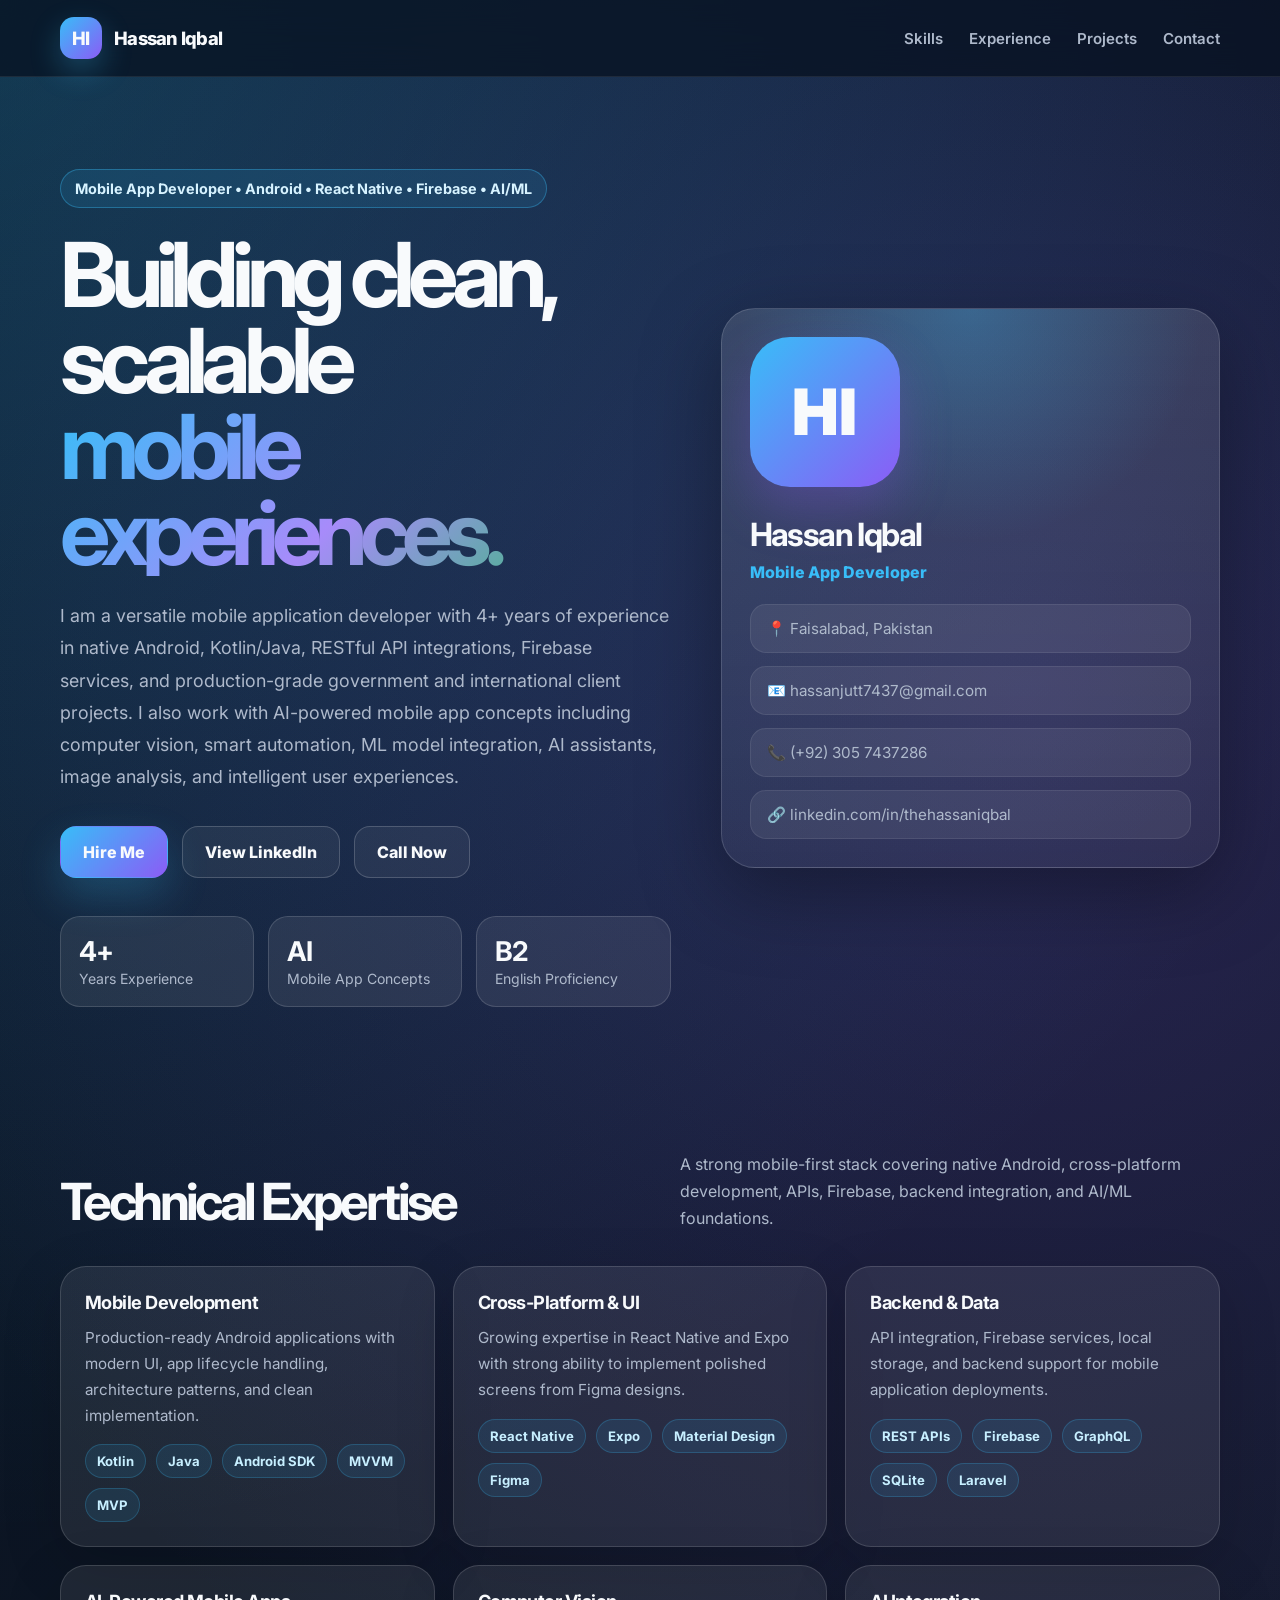
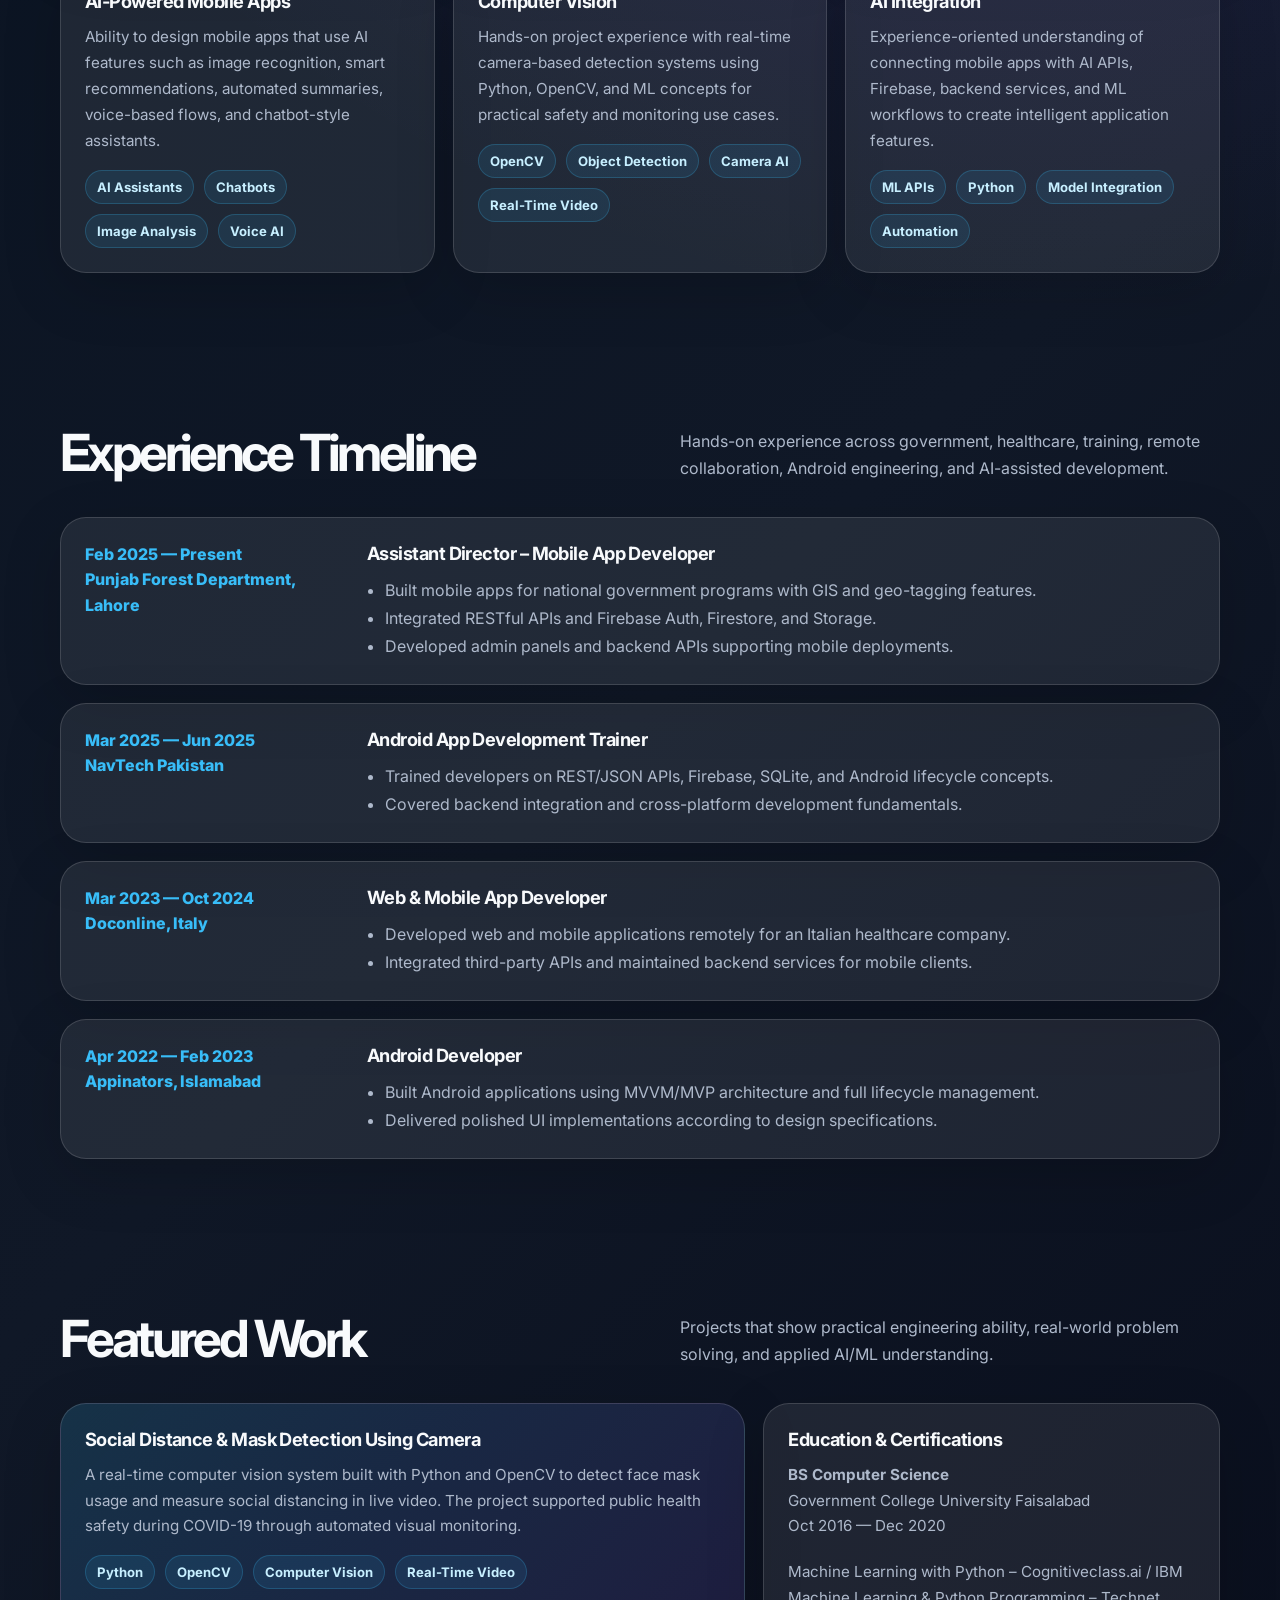
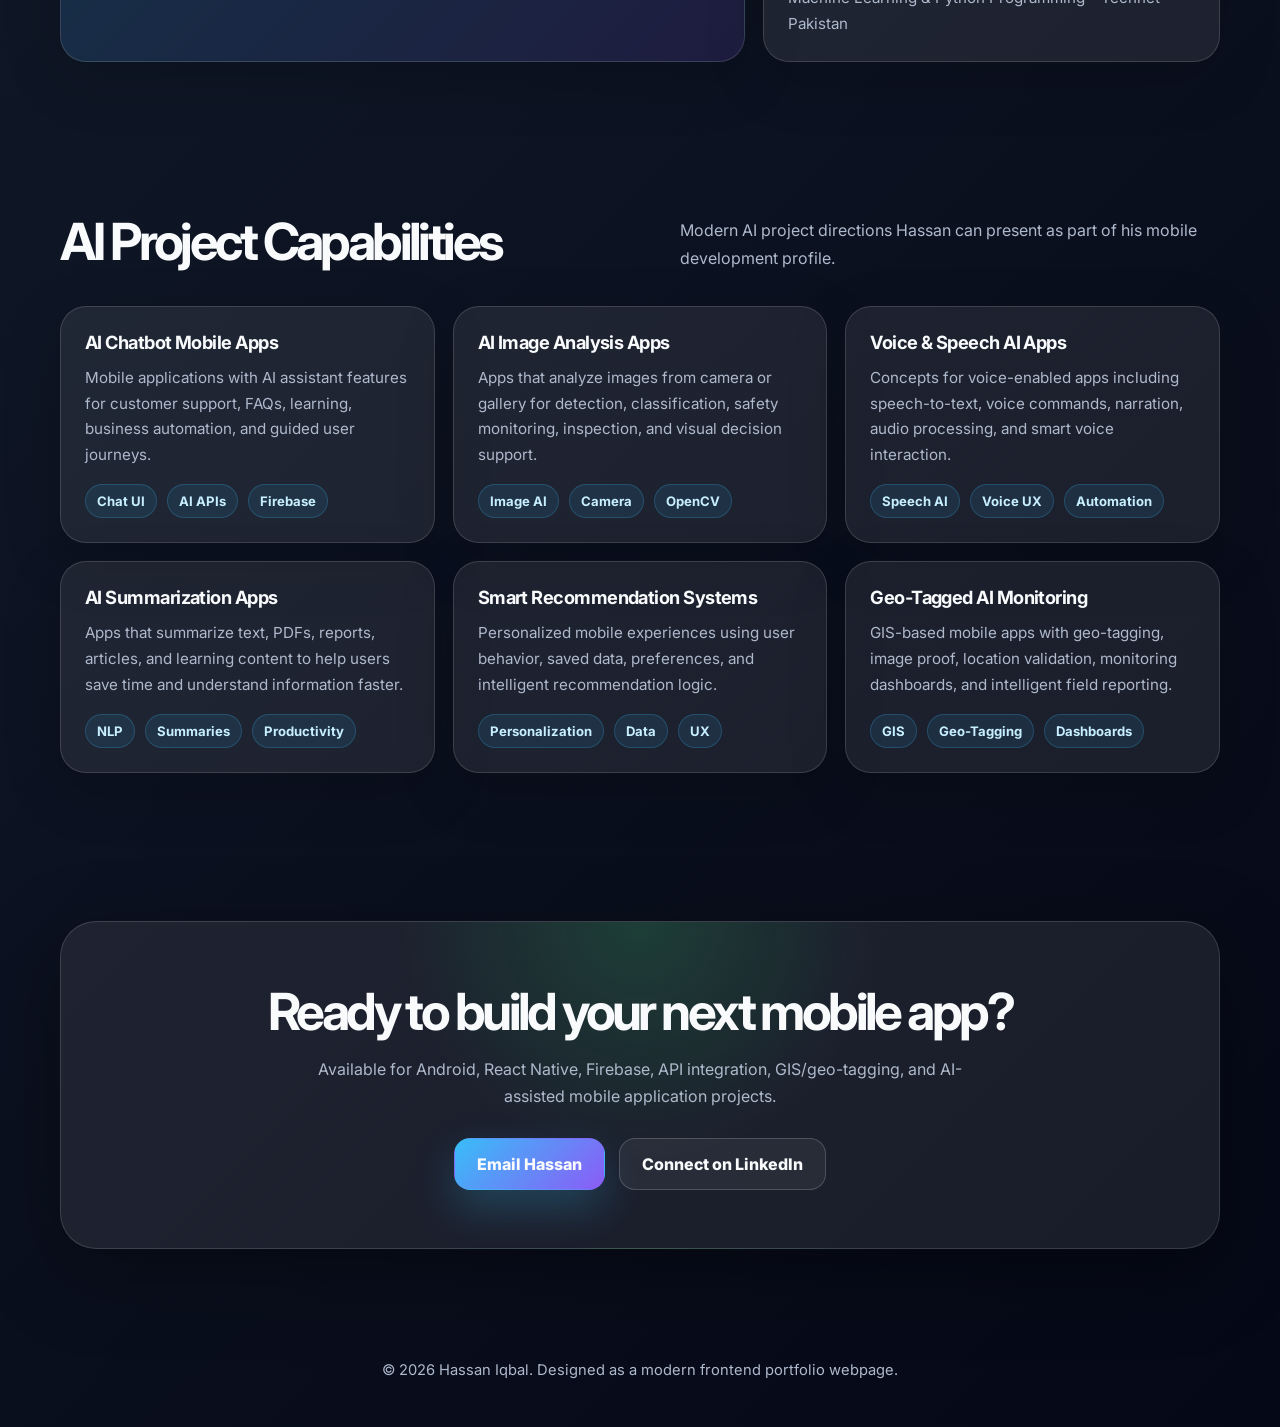
==== index.html @ 043c059f "initial commit" ====
<!DOCTYPE html>
<html lang="en">
<head>
  <meta charset="UTF-8" />
  <meta name="viewport" content="width=device-width, initial-scale=1.0" />
  <title>Hassan Iqbal | Mobile App Developer</title>
  <link rel="preconnect" href="https://fonts.googleapis.com">
  <link rel="preconnect" href="https://fonts.gstatic.com" crossorigin>
  <link href="https://fonts.googleapis.com/css2?family=Inter:wght@400;500;600;700;800&display=swap" rel="stylesheet">
  <style>
    :root {
      --bg: #07111f;
      --card: rgba(255, 255, 255, 0.08);
      --card-border: rgba(255, 255, 255, 0.14);
      --text: #f8fafc;
      --muted: #aeb9cb;
      --primary: #38bdf8;
      --secondary: #8b5cf6;
      --accent: #22c55e;
      --shadow: 0 24px 80px rgba(0, 0, 0, 0.35);
    }

    * {
      margin: 0;
      padding: 0;
      box-sizing: border-box;
    }

    body {
      font-family: 'Inter', sans-serif;
      background:
        radial-gradient(circle at top left, rgba(56, 189, 248, 0.24), transparent 32%),
        radial-gradient(circle at 80% 15%, rgba(139, 92, 246, 0.22), transparent 30%),
        linear-gradient(135deg, #07111f 0%, #101827 50%, #050816 100%);
      color: var(--text);
      min-height: 100vh;
      overflow-x: hidden;
    }

    a {
      color: inherit;
      text-decoration: none;
    }

    .container {
      width: min(1160px, calc(100% - 40px));
      margin: 0 auto;
    }

    .navbar {
      position: sticky;
      top: 0;
      z-index: 20;
      backdrop-filter: blur(18px);
      background: rgba(7, 17, 31, 0.74);
      border-bottom: 1px solid rgba(255, 255, 255, 0.08);
    }

    .nav-inner {
      height: 76px;
      display: flex;
      align-items: center;
      justify-content: space-between;
    }

    .brand {
      display: flex;
      align-items: center;
      gap: 12px;
      font-weight: 800;
      letter-spacing: -0.04em;
      font-size: 1.15rem;
    }

    .brand-mark {
      width: 42px;
      height: 42px;
      border-radius: 14px;
      background: linear-gradient(135deg, var(--primary), var(--secondary));
      display: grid;
      place-items: center;
      box-shadow: 0 12px 30px rgba(56, 189, 248, 0.28);
    }

    .nav-links {
      display: flex;
      gap: 26px;
      color: var(--muted);
      font-size: 0.94rem;
      font-weight: 600;
    }

    .nav-links a:hover {
      color: var(--text);
    }

    .hero {
      padding: 92px 0 70px;
      display: grid;
      grid-template-columns: 1.1fr 0.9fr;
      gap: 50px;
      align-items: center;
    }

    .badge {
      width: fit-content;
      padding: 10px 14px;
      border: 1px solid rgba(56, 189, 248, 0.35);
      border-radius: 999px;
      color: #d7f3ff;
      background: rgba(56, 189, 248, 0.11);
      font-size: 0.9rem;
      font-weight: 700;
      margin-bottom: 24px;
    }

    .hero h1 {
      font-size: clamp(2.8rem, 7vw, 5.8rem);
      line-height: 0.96;
      letter-spacing: -0.08em;
      margin-bottom: 24px;
    }

    .hero h1 span {
      display: block;
      background: linear-gradient(135deg, #38bdf8, #a78bfa, #22c55e);
      -webkit-background-clip: text;
      background-clip: text;
      color: transparent;
    }

    .hero p {
      max-width: 660px;
      color: var(--muted);
      font-size: 1.12rem;
      line-height: 1.8;
      margin-bottom: 32px;
    }

    .actions {
      display: flex;
      flex-wrap: wrap;
      gap: 14px;
      margin-bottom: 38px;
    }

    .btn {
      display: inline-flex;
      align-items: center;
      justify-content: center;
      gap: 10px;
      min-height: 52px;
      padding: 0 22px;
      border-radius: 16px;
      font-weight: 800;
      border: 1px solid transparent;
      transition: transform 0.2s ease, box-shadow 0.2s ease, background 0.2s ease;
    }

    .btn:hover {
      transform: translateY(-2px);
    }

    .btn-primary {
      background: linear-gradient(135deg, var(--primary), var(--secondary));
      box-shadow: 0 18px 42px rgba(56, 189, 248, 0.23);
    }

    .btn-outline {
      border-color: rgba(255, 255, 255, 0.18);
      background: rgba(255, 255, 255, 0.06);
    }

    .quick-stats {
      display: grid;
      grid-template-columns: repeat(3, 1fr);
      gap: 14px;
      max-width: 650px;
    }

    .stat {
      padding: 18px;
      border-radius: 20px;
      background: var(--card);
      border: 1px solid var(--card-border);
    }

    .stat strong {
      display: block;
      font-size: 1.7rem;
      letter-spacing: -0.04em;
    }

    .stat span {
      color: var(--muted);
      font-size: 0.88rem;
    }

    .profile-card {
      position: relative;
      padding: 28px;
      border: 1px solid var(--card-border);
      background: linear-gradient(180deg, rgba(255,255,255,0.12), rgba(255,255,255,0.05));
      border-radius: 34px;
      box-shadow: var(--shadow);
      overflow: hidden;
    }

    .profile-card::before {
      content: '';
      position: absolute;
      inset: -2px;
      background: radial-gradient(circle at 50% 0%, rgba(56, 189, 248, 0.28), transparent 38%);
      pointer-events: none;
    }

    .avatar {
      position: relative;
      width: 150px;
      height: 150px;
      border-radius: 40px;
      background: linear-gradient(135deg, #38bdf8, #8b5cf6);
      display: grid;
      place-items: center;
      font-size: 4rem;
      font-weight: 900;
      margin-bottom: 28px;
      box-shadow: 0 22px 50px rgba(139, 92, 246, 0.28);
    }

    .profile-card h2 {
      position: relative;
      font-size: 2rem;
      letter-spacing: -0.05em;
      margin-bottom: 8px;
    }

    .profile-card .role {
      position: relative;
      color: var(--primary);
      font-weight: 800;
      margin-bottom: 22px;
    }

    .info-list {
      position: relative;
      display: grid;
      gap: 13px;
    }

    .info-list div {
      padding: 14px 16px;
      border-radius: 16px;
      background: rgba(255, 255, 255, 0.07);
      color: var(--muted);
      font-size: 0.95rem;
      border: 1px solid rgba(255, 255, 255, 0.08);
    }

    section {
      padding: 74px 0;
    }

    .section-head {
      display: flex;
      justify-content: space-between;
      align-items: end;
      gap: 30px;
      margin-bottom: 34px;
    }

    .section-head h2 {
      font-size: clamp(2rem, 4vw, 3.2rem);
      letter-spacing: -0.07em;
    }

    .section-head p {
      max-width: 540px;
      color: var(--muted);
      line-height: 1.7;
    }

    .grid-3 {
      display: grid;
      grid-template-columns: repeat(3, 1fr);
      gap: 18px;
    }

    .skill-card, .experience-card, .project-card, .education-card {
      padding: 24px;
      border-radius: 26px;
      border: 1px solid var(--card-border);
      background: var(--card);
      box-shadow: 0 18px 60px rgba(0,0,0,0.16);
    }

    .skill-card h3, .experience-card h3, .project-card h3, .education-card h3 {
      font-size: 1.14rem;
      margin-bottom: 12px;
      letter-spacing: -0.03em;
    }

    .skill-card p, .experience-card p, .project-card p, .education-card p {
      color: var(--muted);
      line-height: 1.7;
      font-size: 0.95rem;
    }

    .chip-wrap {
      display: flex;
      flex-wrap: wrap;
      gap: 10px;
      margin-top: 16px;
    }

    .chip {
      padding: 8px 11px;
      border-radius: 999px;
      background: rgba(56, 189, 248, 0.1);
      color: #c7efff;
      border: 1px solid rgba(56, 189, 248, 0.22);
      font-size: 0.82rem;
      font-weight: 700;
    }

    .timeline {
      display: grid;
      gap: 18px;
    }

    .experience-card {
      display: grid;
      grid-template-columns: 260px 1fr;
      gap: 22px;
      align-items: start;
    }

    .meta {
      color: var(--primary);
      font-weight: 800;
      line-height: 1.6;
    }

    .experience-card ul {
      color: var(--muted);
      padding-left: 18px;
      line-height: 1.75;
    }

    .projects-grid {
      display: grid;
      grid-template-columns: 1.2fr 0.8fr;
      gap: 18px;
    }

    .project-card.featured {
      background: linear-gradient(135deg, rgba(56, 189, 248, 0.16), rgba(139, 92, 246, 0.14));
    }

    .cta {
      text-align: center;
      padding: 58px 28px;
      border-radius: 36px;
      border: 1px solid var(--card-border);
      background:
        radial-gradient(circle at 50% 0%, rgba(34, 197, 94, 0.18), transparent 36%),
        rgba(255,255,255,0.08);
      box-shadow: var(--shadow);
    }

    .cta h2 {
      font-size: clamp(2rem, 4vw, 3.4rem);
      letter-spacing: -0.07em;
      margin-bottom: 14px;
    }

    .cta p {
      color: var(--muted);
      line-height: 1.7;
      max-width: 680px;
      margin: 0 auto 28px;
    }

    footer {
      padding: 38px 0 48px;
      color: var(--muted);
      text-align: center;
      font-size: 0.92rem;
    }

    @media (max-width: 900px) {
      .hero, .experience-card, .projects-grid {
        grid-template-columns: 1fr;
      }

      .grid-3, .quick-stats {
        grid-template-columns: 1fr;
      }

      .nav-links {
        display: none;
      }

      .section-head {
        display: block;
      }

      .section-head p {
        margin-top: 14px;
      }
    }
  </style>
</head>
<body>
  <nav class="navbar">
    <div class="container nav-inner">
      <a href="#home" class="brand">
        <span class="brand-mark">HI</span>
        Hassan Iqbal
      </a>
      <div class="nav-links">
        <a href="#skills">Skills</a>
        <a href="#experience">Experience</a>
        <a href="#projects">Projects</a>
        <a href="#contact">Contact</a>
      </div>
    </div>
  </nav>

  <main id="home" class="container hero">
    <div>
      <div class="badge">Mobile App Developer • Android • React Native • Firebase • AI/ML</div>
      <h1>Building clean, scalable <span>mobile experiences.</span></h1>
      <p>
        I am a versatile mobile application developer with 4+ years of experience in native Android, Kotlin/Java,
        RESTful API integrations, Firebase services, and production-grade government and international client projects.
        I also work with AI-powered mobile app concepts including computer vision, smart automation, ML model integration,
        AI assistants, image analysis, and intelligent user experiences.
      </p>
      <div class="actions">
        <a class="btn btn-primary" href="mailto:hassanjutt7437@gmail.com">Hire Me</a>
        <a class="btn btn-outline" href="https://www.linkedin.com/in/thehassaniqbal/" target="_blank" rel="noreferrer">View LinkedIn</a>
        <a class="btn btn-outline" href="tel:+923057437286">Call Now</a>
      </div>
      <div class="quick-stats">
        <div class="stat"><strong>4+</strong><span>Years Experience</span></div>
        <div class="stat"><strong>AI</strong><span>Mobile App Concepts</span></div>
        <div class="stat"><strong>B2</strong><span>English Proficiency</span></div>
      </div>
    </div>

    <aside class="profile-card">
      <div class="avatar">HI</div>
      <h2>Hassan Iqbal</h2>
      <div class="role">Mobile App Developer</div>
      <div class="info-list">
        <div>📍 Faisalabad, Pakistan</div>
        <div>📧 hassanjutt7437@gmail.com</div>
        <div>📞 (+92) 305 7437286</div>
        <div>🔗 linkedin.com/in/thehassaniqbal</div>
      </div>
    </aside>
  </main>

  <section id="skills" class="container">
    <div class="section-head">
      <h2>Technical Expertise</h2>
      <p>A strong mobile-first stack covering native Android, cross-platform development, APIs, Firebase, backend integration, and AI/ML foundations.</p>
    </div>
    <div class="grid-3">
      <div class="skill-card">
        <h3>Mobile Development</h3>
        <p>Production-ready Android applications with modern UI, app lifecycle handling, architecture patterns, and clean implementation.</p>
        <div class="chip-wrap">
          <span class="chip">Kotlin</span><span class="chip">Java</span><span class="chip">Android SDK</span><span class="chip">MVVM</span><span class="chip">MVP</span>
        </div>
      </div>
      <div class="skill-card">
        <h3>Cross-Platform & UI</h3>
        <p>Growing expertise in React Native and Expo with strong ability to implement polished screens from Figma designs.</p>
        <div class="chip-wrap">
          <span class="chip">React Native</span><span class="chip">Expo</span><span class="chip">Material Design</span><span class="chip">Figma</span>
        </div>
      </div>
      <div class="skill-card">
        <h3>Backend & Data</h3>
        <p>API integration, Firebase services, local storage, and backend support for mobile application deployments.</p>
        <div class="chip-wrap">
          <span class="chip">REST APIs</span><span class="chip">Firebase</span><span class="chip">GraphQL</span><span class="chip">SQLite</span><span class="chip">Laravel</span>
        </div>
      </div>
      <div class="skill-card">
        <h3>AI-Powered Mobile Apps</h3>
        <p>Ability to design mobile apps that use AI features such as image recognition, smart recommendations, automated summaries, voice-based flows, and chatbot-style assistants.</p>
        <div class="chip-wrap">
          <span class="chip">AI Assistants</span><span class="chip">Chatbots</span><span class="chip">Image Analysis</span><span class="chip">Voice AI</span>
        </div>
      </div>
      <div class="skill-card">
        <h3>Computer Vision</h3>
        <p>Hands-on project experience with real-time camera-based detection systems using Python, OpenCV, and ML concepts for practical safety and monitoring use cases.</p>
        <div class="chip-wrap">
          <span class="chip">OpenCV</span><span class="chip">Object Detection</span><span class="chip">Camera AI</span><span class="chip">Real-Time Video</span>
        </div>
      </div>
      <div class="skill-card">
        <h3>AI Integration</h3>
        <p>Experience-oriented understanding of connecting mobile apps with AI APIs, Firebase, backend services, and ML workflows to create intelligent application features.</p>
        <div class="chip-wrap">
          <span class="chip">ML APIs</span><span class="chip">Python</span><span class="chip">Model Integration</span><span class="chip">Automation</span>
        </div>
      </div>
    </div>
  </section>

  <section id="experience" class="container">
    <div class="section-head">
      <h2>Experience Timeline</h2>
      <p>Hands-on experience across government, healthcare, training, remote collaboration, Android engineering, and AI-assisted development.</p>
    </div>
    <div class="timeline">
      <article class="experience-card">
        <div class="meta">Feb 2025 — Present<br>Punjab Forest Department, Lahore</div>
        <div>
          <h3>Assistant Director – Mobile App Developer</h3>
          <ul>
            <li>Built mobile apps for national government programs with GIS and geo-tagging features.</li>
            <li>Integrated RESTful APIs and Firebase Auth, Firestore, and Storage.</li>
            <li>Developed admin panels and backend APIs supporting mobile deployments.</li>
          </ul>
        </div>
      </article>
      <article class="experience-card">
        <div class="meta">Mar 2025 — Jun 2025<br>NavTech Pakistan</div>
        <div>
          <h3>Android App Development Trainer</h3>
          <ul>
            <li>Trained developers on REST/JSON APIs, Firebase, SQLite, and Android lifecycle concepts.</li>
            <li>Covered backend integration and cross-platform development fundamentals.</li>
          </ul>
        </div>
      </article>
      <article class="experience-card">
        <div class="meta">Mar 2023 — Oct 2024<br>Doconline, Italy</div>
        <div>
          <h3>Web & Mobile App Developer</h3>
          <ul>
            <li>Developed web and mobile applications remotely for an Italian healthcare company.</li>
            <li>Integrated third-party APIs and maintained backend services for mobile clients.</li>
          </ul>
        </div>
      </article>
      <article class="experience-card">
        <div class="meta">Apr 2022 — Feb 2023<br>Appinators, Islamabad</div>
        <div>
          <h3>Android Developer</h3>
          <ul>
            <li>Built Android applications using MVVM/MVP architecture and full lifecycle management.</li>
            <li>Delivered polished UI implementations according to design specifications.</li>
          </ul>
        </div>
      </article>
    </div>
  </section>

  <section id="projects" class="container">
    <div class="section-head">
      <h2>Featured Work</h2>
      <p>Projects that show practical engineering ability, real-world problem solving, and applied AI/ML understanding.</p>
    </div>
    <div class="projects-grid">
      <article class="project-card featured">
        <h3>Social Distance & Mask Detection Using Camera</h3>
        <p>
          A real-time computer vision system built with Python and OpenCV to detect face mask usage and measure social distancing in live video.
          The project supported public health safety during COVID-19 through automated visual monitoring.
        </p>
        <div class="chip-wrap">
          <span class="chip">Python</span><span class="chip">OpenCV</span><span class="chip">Computer Vision</span><span class="chip">Real-Time Video</span>
        </div>
      </article>
      <article class="education-card">
        <h3>Education & Certifications</h3>
        <p><strong>BS Computer Science</strong><br>Government College University Faisalabad<br>Oct 2016 — Dec 2020</p>
        <br>
        <p>Machine Learning with Python – Cognitiveclass.ai / IBM<br>Machine Learning & Python Programming – Technet Pakistan</p>
      </article>
    </div>
  </section>

  <section class="container">
    <div class="section-head">
      <h2>AI Project Capabilities</h2>
      <p>Modern AI project directions Hassan can present as part of his mobile development profile.</p>
    </div>
    <div class="grid-3">
      <article class="project-card">
        <h3>AI Chatbot Mobile Apps</h3>
        <p>Mobile applications with AI assistant features for customer support, FAQs, learning, business automation, and guided user journeys.</p>
        <div class="chip-wrap">
          <span class="chip">Chat UI</span><span class="chip">AI APIs</span><span class="chip">Firebase</span>
        </div>
      </article>
      <article class="project-card">
        <h3>AI Image Analysis Apps</h3>
        <p>Apps that analyze images from camera or gallery for detection, classification, safety monitoring, inspection, and visual decision support.</p>
        <div class="chip-wrap">
          <span class="chip">Image AI</span><span class="chip">Camera</span><span class="chip">OpenCV</span>
        </div>
      </article>
      <article class="project-card">
        <h3>Voice & Speech AI Apps</h3>
        <p>Concepts for voice-enabled apps including speech-to-text, voice commands, narration, audio processing, and smart voice interaction.</p>
        <div class="chip-wrap">
          <span class="chip">Speech AI</span><span class="chip">Voice UX</span><span class="chip">Automation</span>
        </div>
      </article>
      <article class="project-card">
        <h3>AI Summarization Apps</h3>
        <p>Apps that summarize text, PDFs, reports, articles, and learning content to help users save time and understand information faster.</p>
        <div class="chip-wrap">
          <span class="chip">NLP</span><span class="chip">Summaries</span><span class="chip">Productivity</span>
        </div>
      </article>
      <article class="project-card">
        <h3>Smart Recommendation Systems</h3>
        <p>Personalized mobile experiences using user behavior, saved data, preferences, and intelligent recommendation logic.</p>
        <div class="chip-wrap">
          <span class="chip">Personalization</span><span class="chip">Data</span><span class="chip">UX</span>
        </div>
      </article>
      <article class="project-card">
        <h3>Geo-Tagged AI Monitoring</h3>
        <p>GIS-based mobile apps with geo-tagging, image proof, location validation, monitoring dashboards, and intelligent field reporting.</p>
        <div class="chip-wrap">
          <span class="chip">GIS</span><span class="chip">Geo-Tagging</span><span class="chip">Dashboards</span>
        </div>
      </article>
    </div>
  </section>

  <section id="contact" class="container">
    <div class="cta">
      <h2>Ready to build your next mobile app?</h2>
      <p>
        Available for Android, React Native, Firebase, API integration, GIS/geo-tagging, and AI-assisted mobile application projects.
      </p>
      <div class="actions" style="justify-content:center; margin-bottom:0;">
        <a class="btn btn-primary" href="mailto:hassanjutt7437@gmail.com">Email Hassan</a>
        <a class="btn btn-outline" href="https://www.linkedin.com/in/thehassaniqbal/" target="_blank" rel="noreferrer">Connect on LinkedIn</a>
      </div>
    </div>
  </section>

  <footer>
    © 2026 Hassan Iqbal. Designed as a modern frontend portfolio webpage.
  </footer>
</body>
</html>
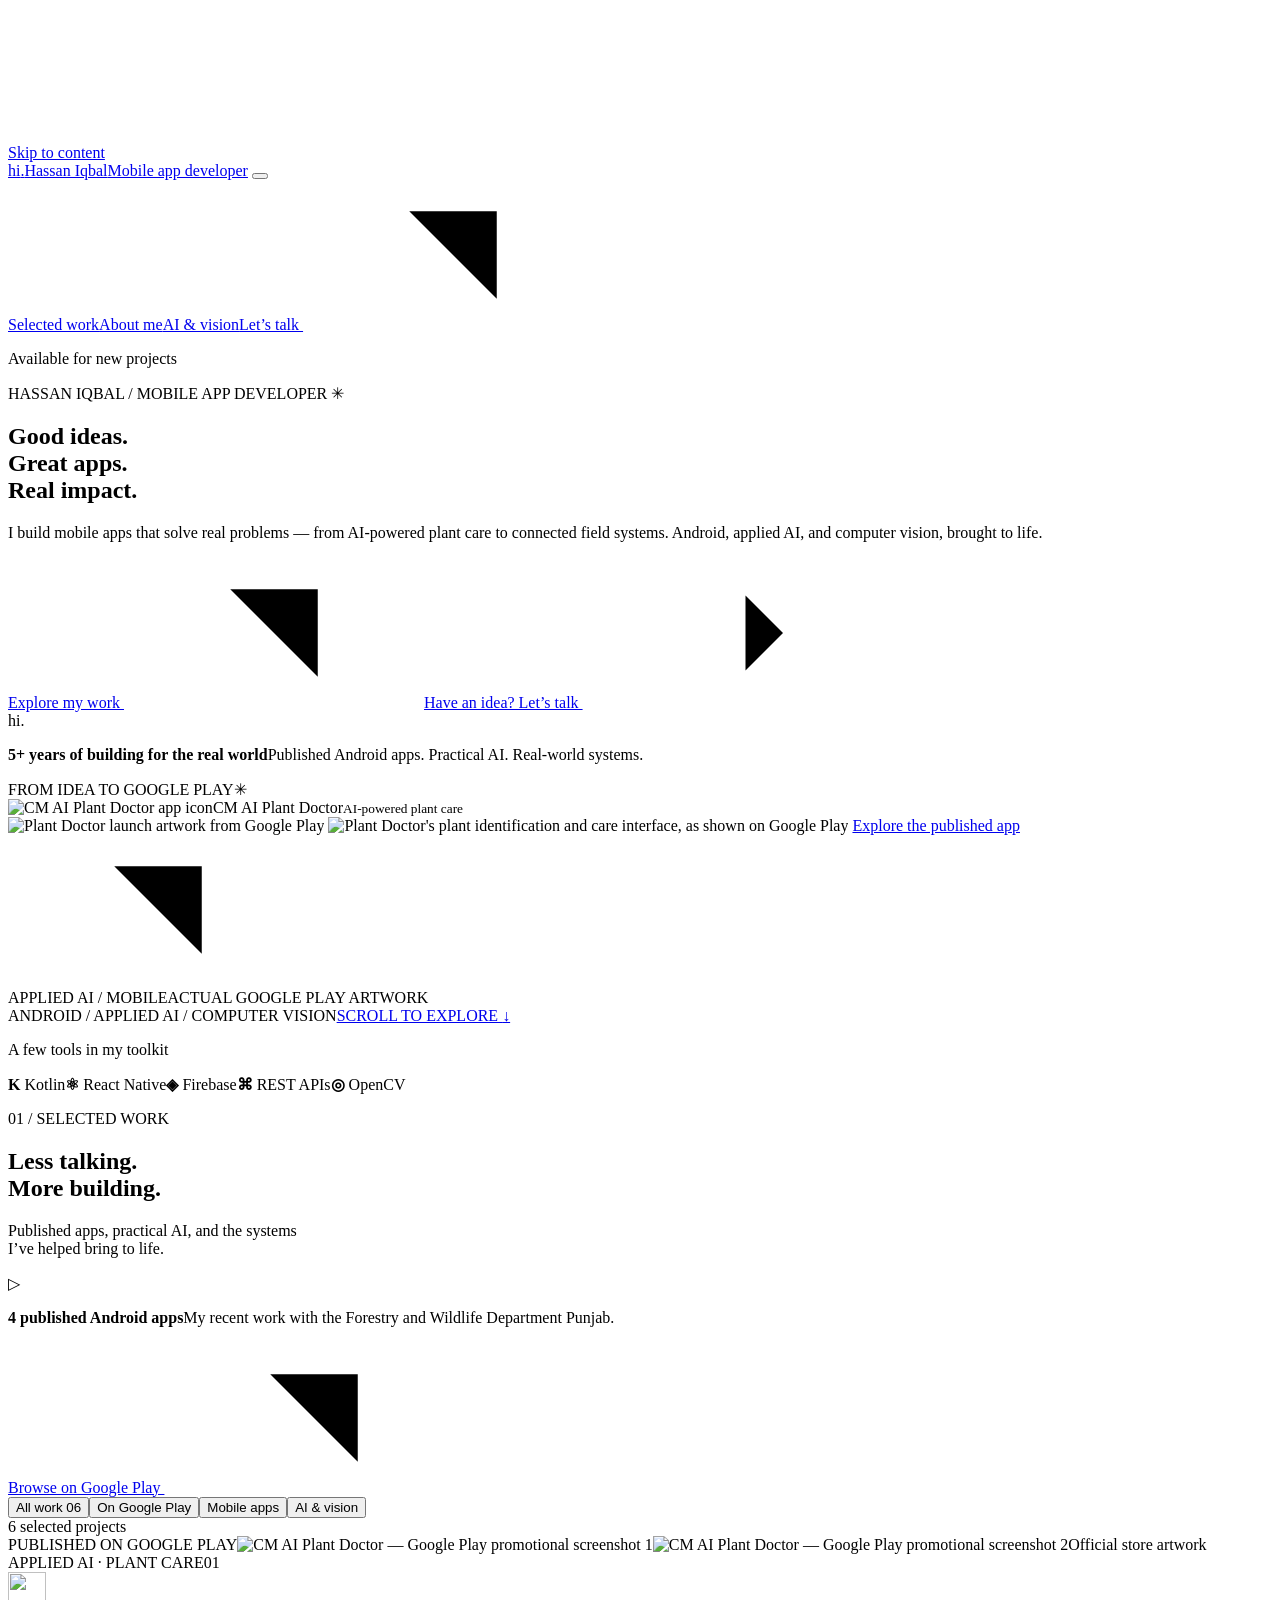
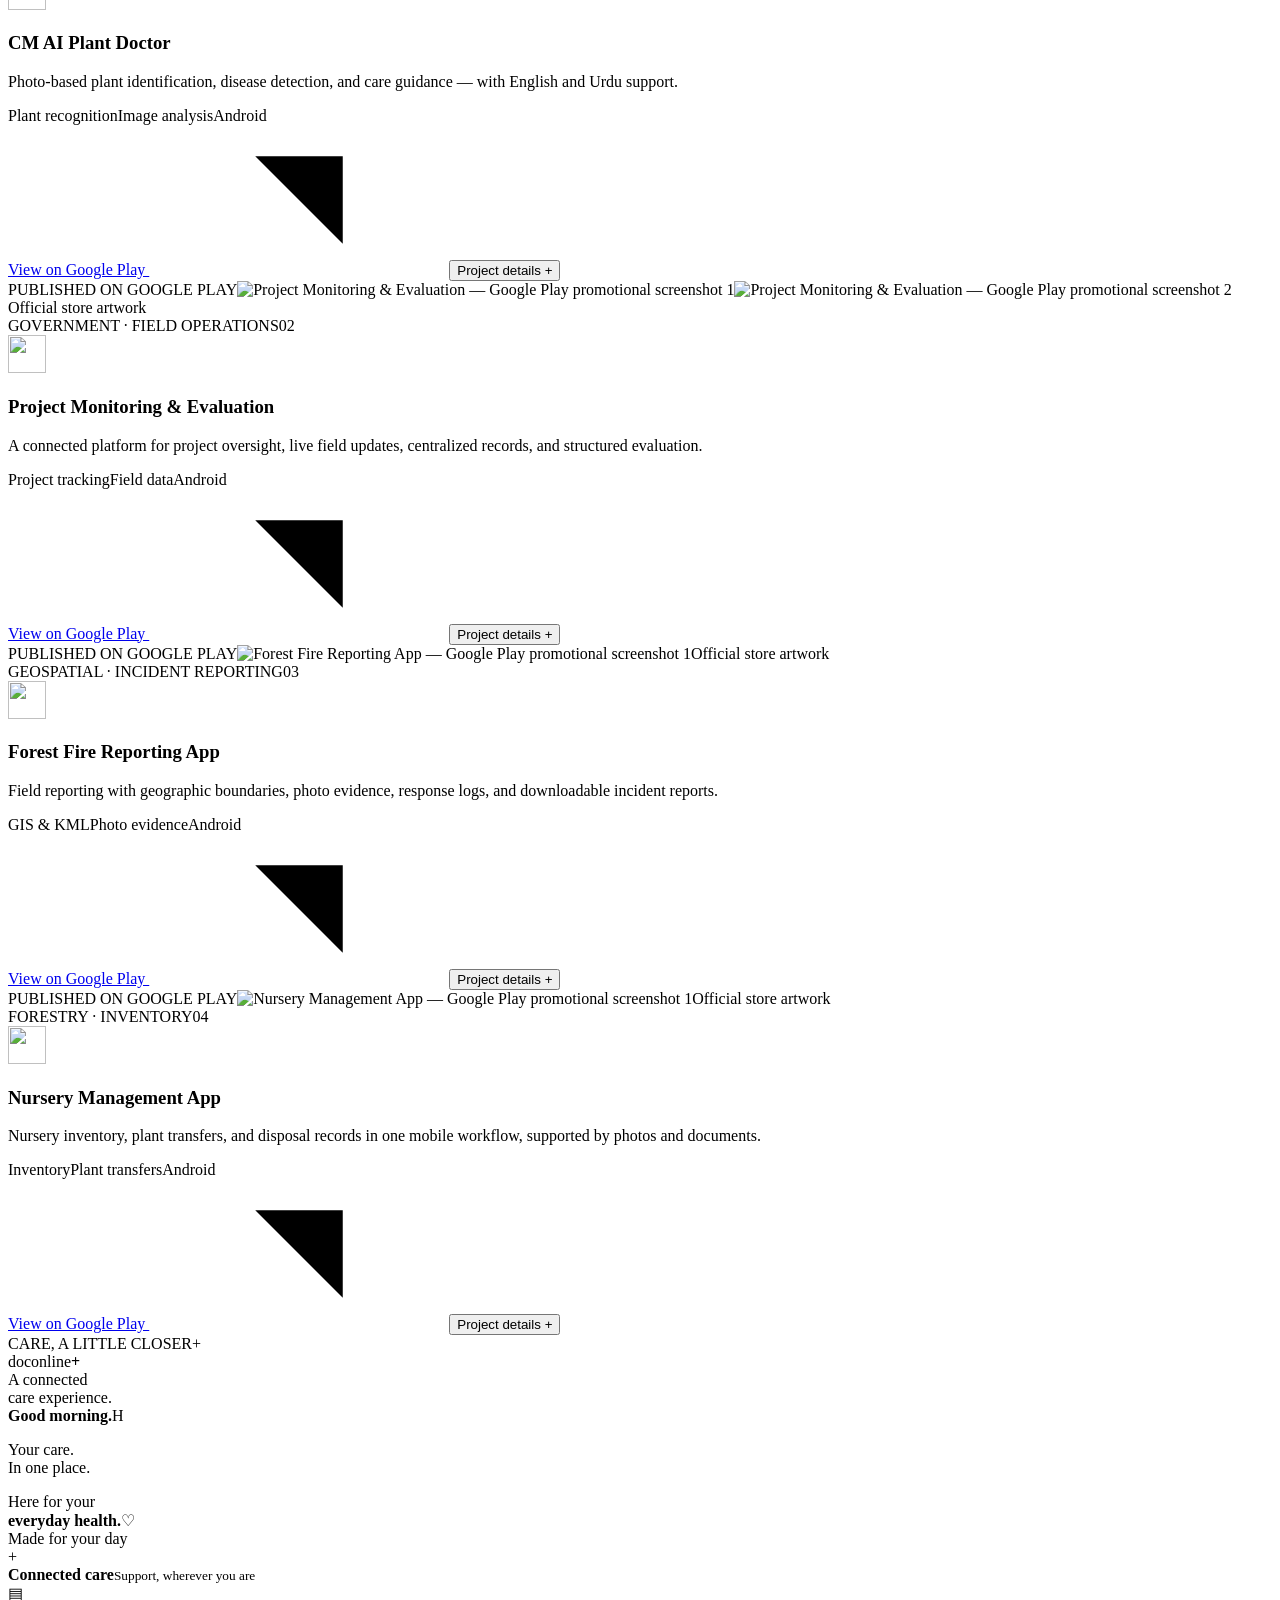
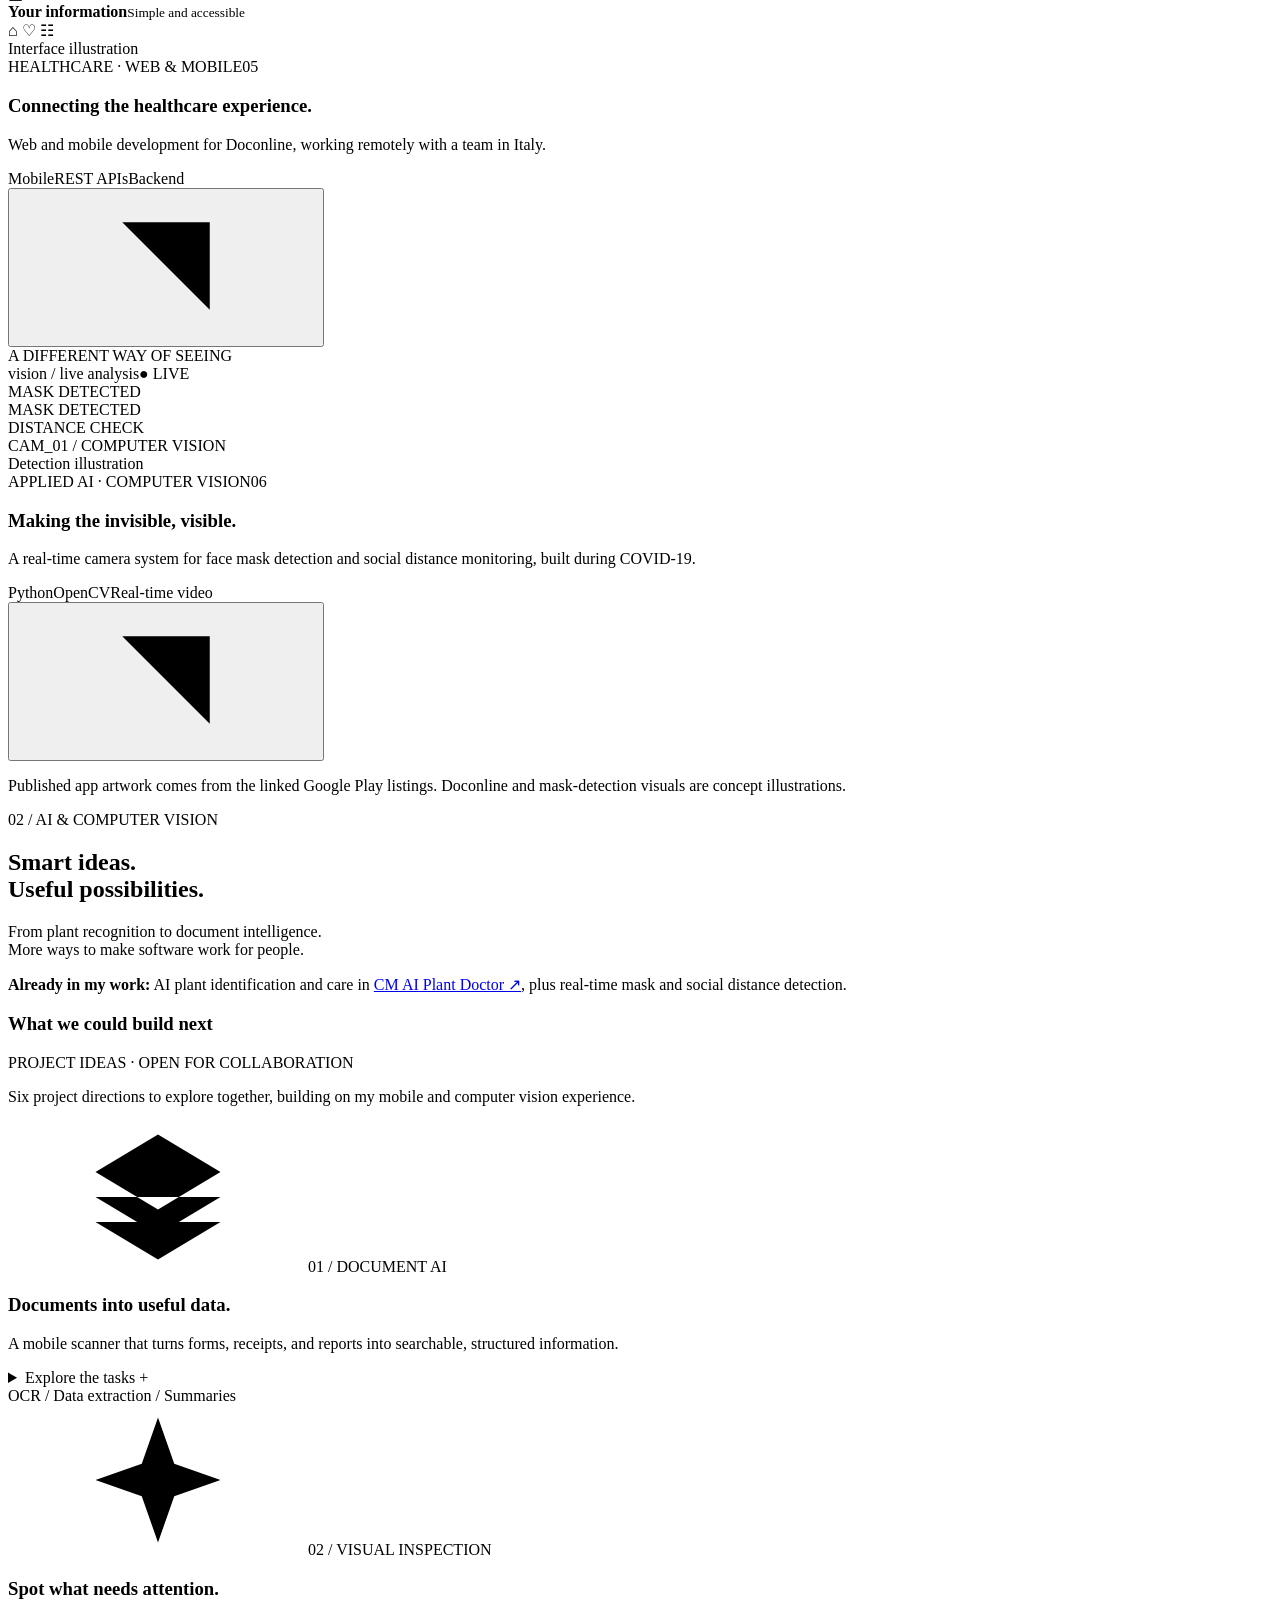
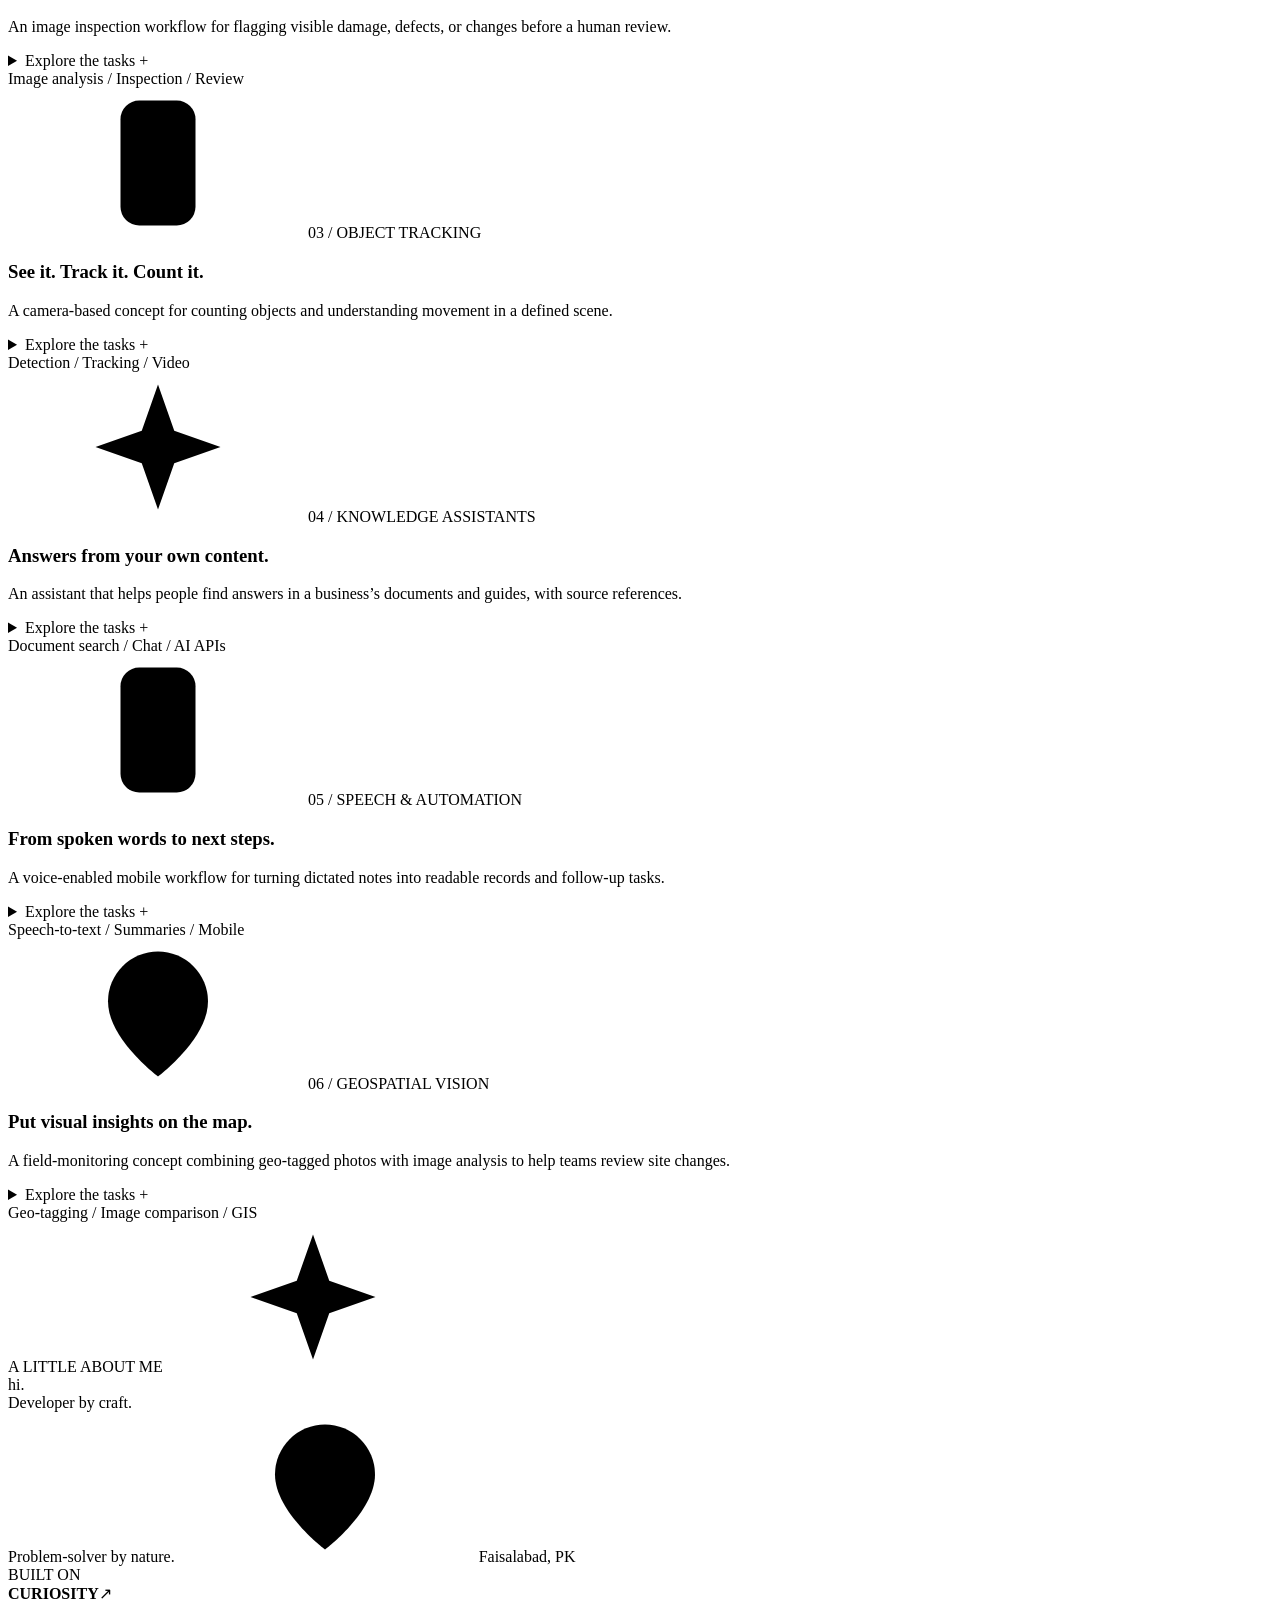
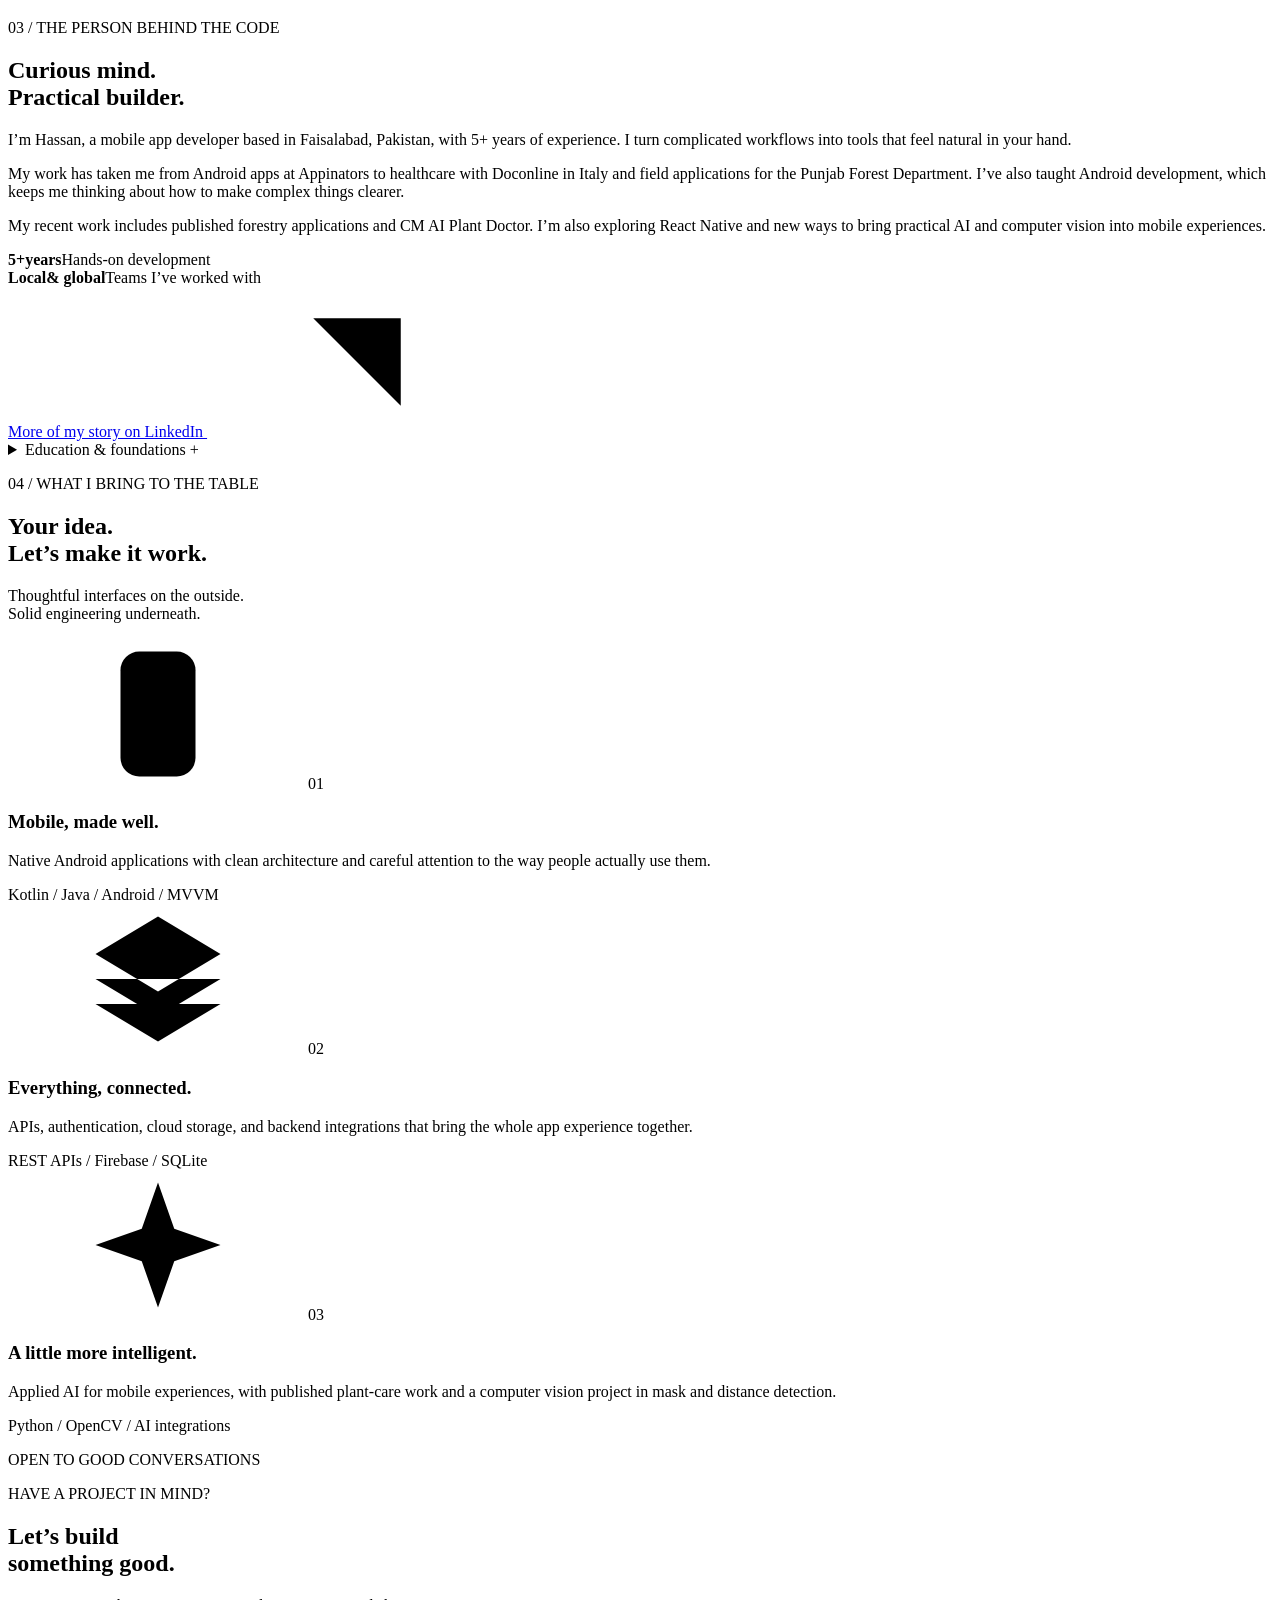
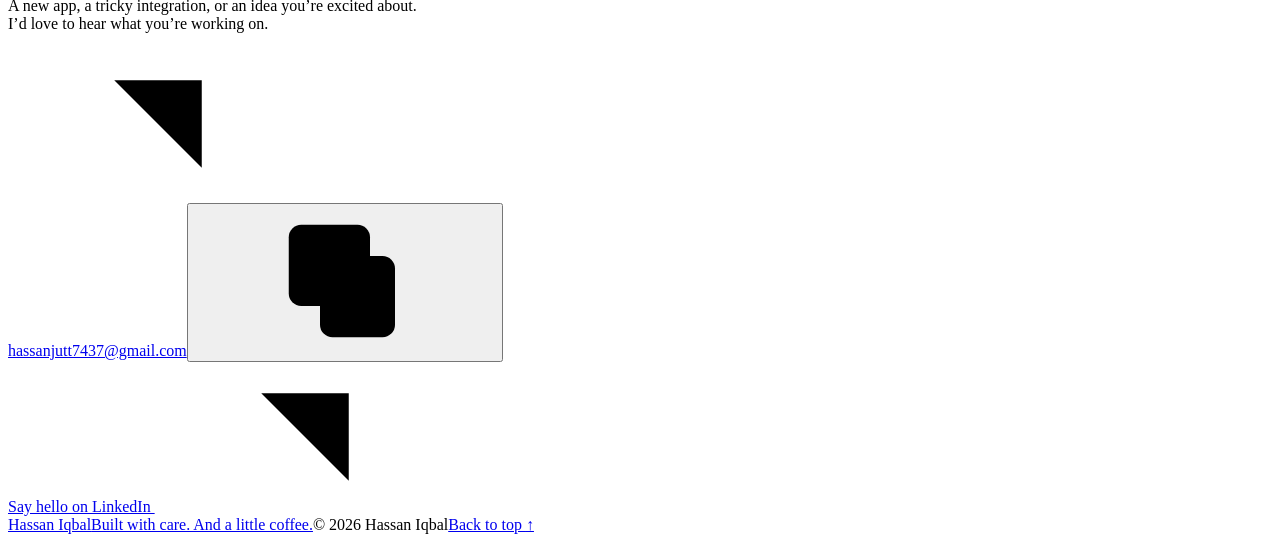
==== commit 6c4d78d9: "Update index.html" ====
--- a/index.html
+++ b/index.html
@@ -1,659 +1,127 @@
 <!DOCTYPE html>
 <html lang="en">
 <head>
-  <meta charset="UTF-8" />
-  <meta name="viewport" content="width=device-width, initial-scale=1.0" />
-  <title>Hassan Iqbal | Mobile App Developer</title>
+  <meta charset="UTF-8">
+  <meta name="viewport" content="width=device-width, initial-scale=1">
+  <meta name="theme-color" content="#090a0e">
+  <meta name="description" content="Hassan Iqbal is a mobile app developer with 5+ years of experience. Explore published Android apps, AI-powered plant care, computer vision, and connected field systems.">
+  <title>Hassan Iqbal — Mobile App Developer</title>
   <link rel="preconnect" href="https://fonts.googleapis.com">
   <link rel="preconnect" href="https://fonts.gstatic.com" crossorigin>
-  <link href="https://fonts.googleapis.com/css2?family=Inter:wght@400;500;600;700;800&display=swap" rel="stylesheet">
-  <style>
-    :root {
-      --bg: #07111f;
-      --card: rgba(255, 255, 255, 0.08);
-      --card-border: rgba(255, 255, 255, 0.14);
-      --text: #f8fafc;
-      --muted: #aeb9cb;
-      --primary: #38bdf8;
-      --secondary: #8b5cf6;
-      --accent: #22c55e;
-      --shadow: 0 24px 80px rgba(0, 0, 0, 0.35);
-    }
-
-    * {
-      margin: 0;
-      padding: 0;
-      box-sizing: border-box;
-    }
-
-    body {
-      font-family: 'Inter', sans-serif;
-      background:
-        radial-gradient(circle at top left, rgba(56, 189, 248, 0.24), transparent 32%),
-        radial-gradient(circle at 80% 15%, rgba(139, 92, 246, 0.22), transparent 30%),
-        linear-gradient(135deg, #07111f 0%, #101827 50%, #050816 100%);
-      color: var(--text);
-      min-height: 100vh;
-      overflow-x: hidden;
-    }
-
-    a {
-      color: inherit;
-      text-decoration: none;
-    }
-
-    .container {
-      width: min(1160px, calc(100% - 40px));
-      margin: 0 auto;
-    }
-
-    .navbar {
-      position: sticky;
-      top: 0;
-      z-index: 20;
-      backdrop-filter: blur(18px);
-      background: rgba(7, 17, 31, 0.74);
-      border-bottom: 1px solid rgba(255, 255, 255, 0.08);
-    }
-
-    .nav-inner {
-      height: 76px;
-      display: flex;
-      align-items: center;
-      justify-content: space-between;
-    }
-
-    .brand {
-      display: flex;
-      align-items: center;
-      gap: 12px;
-      font-weight: 800;
-      letter-spacing: -0.04em;
-      font-size: 1.15rem;
-    }
-
-    .brand-mark {
-      width: 42px;
-      height: 42px;
-      border-radius: 14px;
-      background: linear-gradient(135deg, var(--primary), var(--secondary));
-      display: grid;
-      place-items: center;
-      box-shadow: 0 12px 30px rgba(56, 189, 248, 0.28);
-    }
-
-    .nav-links {
-      display: flex;
-      gap: 26px;
-      color: var(--muted);
-      font-size: 0.94rem;
-      font-weight: 600;
-    }
-
-    .nav-links a:hover {
-      color: var(--text);
-    }
-
-    .hero {
-      padding: 92px 0 70px;
-      display: grid;
-      grid-template-columns: 1.1fr 0.9fr;
-      gap: 50px;
-      align-items: center;
-    }
-
-    .badge {
-      width: fit-content;
-      padding: 10px 14px;
-      border: 1px solid rgba(56, 189, 248, 0.35);
-      border-radius: 999px;
-      color: #d7f3ff;
-      background: rgba(56, 189, 248, 0.11);
-      font-size: 0.9rem;
-      font-weight: 700;
-      margin-bottom: 24px;
-    }
-
-    .hero h1 {
-      font-size: clamp(2.8rem, 7vw, 5.8rem);
-      line-height: 0.96;
-      letter-spacing: -0.08em;
-      margin-bottom: 24px;
-    }
-
-    .hero h1 span {
-      display: block;
-      background: linear-gradient(135deg, #38bdf8, #a78bfa, #22c55e);
-      -webkit-background-clip: text;
-      background-clip: text;
-      color: transparent;
-    }
-
-    .hero p {
-      max-width: 660px;
-      color: var(--muted);
-      font-size: 1.12rem;
-      line-height: 1.8;
-      margin-bottom: 32px;
-    }
-
-    .actions {
-      display: flex;
-      flex-wrap: wrap;
-      gap: 14px;
-      margin-bottom: 38px;
-    }
-
-    .btn {
-      display: inline-flex;
-      align-items: center;
-      justify-content: center;
-      gap: 10px;
-      min-height: 52px;
-      padding: 0 22px;
-      border-radius: 16px;
-      font-weight: 800;
-      border: 1px solid transparent;
-      transition: transform 0.2s ease, box-shadow 0.2s ease, background 0.2s ease;
-    }
-
-    .btn:hover {
-      transform: translateY(-2px);
-    }
-
-    .btn-primary {
-      background: linear-gradient(135deg, var(--primary), var(--secondary));
-      box-shadow: 0 18px 42px rgba(56, 189, 248, 0.23);
-    }
-
-    .btn-outline {
-      border-color: rgba(255, 255, 255, 0.18);
-      background: rgba(255, 255, 255, 0.06);
-    }
-
-    .quick-stats {
-      display: grid;
-      grid-template-columns: repeat(3, 1fr);
-      gap: 14px;
-      max-width: 650px;
-    }
-
-    .stat {
-      padding: 18px;
-      border-radius: 20px;
-      background: var(--card);
-      border: 1px solid var(--card-border);
-    }
-
-    .stat strong {
-      display: block;
-      font-size: 1.7rem;
-      letter-spacing: -0.04em;
-    }
-
-    .stat span {
-      color: var(--muted);
-      font-size: 0.88rem;
-    }
-
-    .profile-card {
-      position: relative;
-      padding: 28px;
-      border: 1px solid var(--card-border);
-      background: linear-gradient(180deg, rgba(255,255,255,0.12), rgba(255,255,255,0.05));
-      border-radius: 34px;
-      box-shadow: var(--shadow);
-      overflow: hidden;
-    }
-
-    .profile-card::before {
-      content: '';
-      position: absolute;
-      inset: -2px;
-      background: radial-gradient(circle at 50% 0%, rgba(56, 189, 248, 0.28), transparent 38%);
-      pointer-events: none;
-    }
-
-    .avatar {
-      position: relative;
-      width: 150px;
-      height: 150px;
-      border-radius: 40px;
-      background: linear-gradient(135deg, #38bdf8, #8b5cf6);
-      display: grid;
-      place-items: center;
-      font-size: 4rem;
-      font-weight: 900;
-      margin-bottom: 28px;
-      box-shadow: 0 22px 50px rgba(139, 92, 246, 0.28);
-    }
-
-    .profile-card h2 {
-      position: relative;
-      font-size: 2rem;
-      letter-spacing: -0.05em;
-      margin-bottom: 8px;
-    }
-
-    .profile-card .role {
-      position: relative;
-      color: var(--primary);
-      font-weight: 800;
-      margin-bottom: 22px;
-    }
-
-    .info-list {
-      position: relative;
-      display: grid;
-      gap: 13px;
-    }
-
-    .info-list div {
-      padding: 14px 16px;
-      border-radius: 16px;
-      background: rgba(255, 255, 255, 0.07);
-      color: var(--muted);
-      font-size: 0.95rem;
-      border: 1px solid rgba(255, 255, 255, 0.08);
-    }
-
-    section {
-      padding: 74px 0;
-    }
-
-    .section-head {
-      display: flex;
-      justify-content: space-between;
-      align-items: end;
-      gap: 30px;
-      margin-bottom: 34px;
-    }
-
-    .section-head h2 {
-      font-size: clamp(2rem, 4vw, 3.2rem);
-      letter-spacing: -0.07em;
-    }
-
-    .section-head p {
-      max-width: 540px;
-      color: var(--muted);
-      line-height: 1.7;
-    }
-
-    .grid-3 {
-      display: grid;
-      grid-template-columns: repeat(3, 1fr);
-      gap: 18px;
-    }
-
-    .skill-card, .experience-card, .project-card, .education-card {
-      padding: 24px;
-      border-radius: 26px;
-      border: 1px solid var(--card-border);
-      background: var(--card);
-      box-shadow: 0 18px 60px rgba(0,0,0,0.16);
-    }
-
-    .skill-card h3, .experience-card h3, .project-card h3, .education-card h3 {
-      font-size: 1.14rem;
-      margin-bottom: 12px;
-      letter-spacing: -0.03em;
-    }
-
-    .skill-card p, .experience-card p, .project-card p, .education-card p {
-      color: var(--muted);
-      line-height: 1.7;
-      font-size: 0.95rem;
-    }
-
-    .chip-wrap {
-      display: flex;
-      flex-wrap: wrap;
-      gap: 10px;
-      margin-top: 16px;
-    }
-
-    .chip {
-      padding: 8px 11px;
-      border-radius: 999px;
-      background: rgba(56, 189, 248, 0.1);
-      color: #c7efff;
-      border: 1px solid rgba(56, 189, 248, 0.22);
-      font-size: 0.82rem;
-      font-weight: 700;
-    }
-
-    .timeline {
-      display: grid;
-      gap: 18px;
-    }
-
-    .experience-card {
-      display: grid;
-      grid-template-columns: 260px 1fr;
-      gap: 22px;
-      align-items: start;
-    }
-
-    .meta {
-      color: var(--primary);
-      font-weight: 800;
-      line-height: 1.6;
-    }
-
-    .experience-card ul {
-      color: var(--muted);
-      padding-left: 18px;
-      line-height: 1.75;
-    }
-
-    .projects-grid {
-      display: grid;
-      grid-template-columns: 1.2fr 0.8fr;
-      gap: 18px;
-    }
-
-    .project-card.featured {
-      background: linear-gradient(135deg, rgba(56, 189, 248, 0.16), rgba(139, 92, 246, 0.14));
-    }
-
-    .cta {
-      text-align: center;
-      padding: 58px 28px;
-      border-radius: 36px;
-      border: 1px solid var(--card-border);
-      background:
-        radial-gradient(circle at 50% 0%, rgba(34, 197, 94, 0.18), transparent 36%),
-        rgba(255,255,255,0.08);
-      box-shadow: var(--shadow);
-    }
-
-    .cta h2 {
-      font-size: clamp(2rem, 4vw, 3.4rem);
-      letter-spacing: -0.07em;
-      margin-bottom: 14px;
-    }
-
-    .cta p {
-      color: var(--muted);
-      line-height: 1.7;
-      max-width: 680px;
-      margin: 0 auto 28px;
-    }
-
-    footer {
-      padding: 38px 0 48px;
-      color: var(--muted);
-      text-align: center;
-      font-size: 0.92rem;
-    }
-
-    @media (max-width: 900px) {
-      .hero, .experience-card, .projects-grid {
-        grid-template-columns: 1fr;
-      }
-
-      .grid-3, .quick-stats {
-        grid-template-columns: 1fr;
-      }
-
-      .nav-links {
-        display: none;
-      }
-
-      .section-head {
-        display: block;
-      }
-
-      .section-head p {
-        margin-top: 14px;
-      }
-    }
-  </style>
+  <link href="https://fonts.googleapis.com/css2?family=DM+Sans:wght@400;500;600;700&family=Space+Grotesk:wght@400;500;600;700&display=swap" rel="stylesheet">
+  <link rel="stylesheet" href="styles.css">
+  <link rel="stylesheet" href="portfolio-additions.css">
+  <link rel="stylesheet" href="dark-theme.css">
+  <script src="script.js" defer></script>
 </head>
 <body>
-  <nav class="navbar">
-    <div class="container nav-inner">
-      <a href="#home" class="brand">
-        <span class="brand-mark">HI</span>
-        Hassan Iqbal
-      </a>
-      <div class="nav-links">
-        <a href="#skills">Skills</a>
-        <a href="#experience">Experience</a>
-        <a href="#projects">Projects</a>
-        <a href="#contact">Contact</a>
+  <a class="skip-link" href="#main">Skip to content</a>
+  <svg class="icon-definitions" xmlns="http://www.w3.org/2000/svg" aria-hidden="true"><defs>
+    <symbol id="arrow-up-right" viewBox="0 0 24 24"><path d="M5 19 19 5M5 5h14v14"/></symbol>
+    <symbol id="arrow-right" viewBox="0 0 24 24"><path d="M4 12h16m-6-6 6 6-6 6"/></symbol>
+    <symbol id="location" viewBox="0 0 24 24"><path d="M20 10c0 6-8 12-8 12S4 16 4 10a8 8 0 1 1 16 0Z"/><circle cx="12" cy="10" r="2.5"/></symbol>
+    <symbol id="code" viewBox="0 0 24 24"><path d="m8 6-6 6 6 6m8-12 6 6-6 6m-3-15-2 18"/></symbol>
+    <symbol id="phone" viewBox="0 0 24 24"><rect x="6" y="2" width="12" height="20" rx="3"/><path d="M10 5h4m-3 14h2"/></symbol>
+    <symbol id="spark" viewBox="0 0 24 24"><path d="m12 2 2.6 7.4L22 12l-7.4 2.6L12 22l-2.6-7.4L2 12l7.4-2.6L12 2Z"/></symbol>
+    <symbol id="layers" viewBox="0 0 24 24"><path d="m12 2 10 6-10 6L2 8l10-6Zm-10 10 10 6 10-6M2 16l10 6 10-6"/></symbol>
+    <symbol id="copy" viewBox="0 0 24 24"><rect x="8" y="8" width="12" height="13" rx="2"/><path d="M16 8V5a2 2 0 0 0-2-2H5a2 2 0 0 0-2 2v9a2 2 0 0 0 2 2h3"/></symbol>
+  </defs></svg>
+  <header class="site-header">
+    <nav class="container nav" aria-label="Main navigation">
+      <a class="brand" href="#home" aria-label="Hassan Iqbal, home"><span class="brand-mark">h<span>i</span>.</span><span>Hassan Iqbal<span class="brand-role">Mobile app developer</span></span></a>
+      <button class="menu-toggle" type="button" aria-controls="nav-links" aria-expanded="false" aria-label="Open navigation"><span></span><span></span></button>
+      <div class="nav-links" id="nav-links"><a href="#work">Selected work</a><a href="#about">About me</a><a href="#ai-lab">AI & vision</a><a class="nav-contact" href="#contact">Let’s talk <svg class="icon"><use href="#arrow-up-right"/></svg></a></div>
+    </nav>
+  </header>
+  <main id="main">
+    <section class="hero container" id="home" aria-labelledby="hero-title">
+      <div class="hero-atmosphere" aria-hidden="true"><span class="aurora aurora-purple"></span><span class="aurora aurora-green"></span><span class="starfield"></span></div>
+      <div class="hero-copy">
+        <p class="availability"><span class="status-dot"></span> Available for new projects</p>
+        <p class="eyebrow hero-intro">HASSAN IQBAL / MOBILE APP DEVELOPER <span class="wave" aria-hidden="true">✳</span></p>
+        <h1 id="hero-title">Good ideas.<br>Great apps.<br><span>Real impact.</span></h1>
+        <p class="hero-description">I build mobile apps that solve real problems — from AI-powered plant care to connected field systems. Android, applied AI, and computer vision, brought to life.</p>
+        <div class="hero-actions"><a class="button button-dark" href="#work">Explore my work <svg class="icon"><use href="#arrow-up-right"/></svg></a><a class="text-link" href="#contact">Have an idea? Let’s talk <svg class="icon"><use href="#arrow-right"/></svg></a></div>
+        <div class="hero-note"><span class="tiny-avatar">hi.</span><p><strong>5+ years of building for the real world</strong><span>Published Android apps. Practical AI. Real-world systems.</span></p></div>
       </div>
-    </div>
-  </nav>
-
-  <main id="home" class="container hero">
-    <div>
-      <div class="badge">Mobile App Developer • Android • React Native • Firebase • AI/ML</div>
-      <h1>Building clean, scalable <span>mobile experiences.</span></h1>
-      <p>
-        I am a versatile mobile application developer with 4+ years of experience in native Android, Kotlin/Java,
-        RESTful API integrations, Firebase services, and production-grade government and international client projects.
-        I also work with AI-powered mobile app concepts including computer vision, smart automation, ML model integration,
-        AI assistants, image analysis, and intelligent user experiences.
-      </p>
-      <div class="actions">
-        <a class="btn btn-primary" href="mailto:hassanjutt7437@gmail.com">Hire Me</a>
-        <a class="btn btn-outline" href="https://www.linkedin.com/in/thehassaniqbal/" target="_blank" rel="noreferrer">View LinkedIn</a>
-        <a class="btn btn-outline" href="tel:+923057437286">Call Now</a>
+      <div class="hero-art published-hero" aria-label="CM AI Plant Doctor, a published Android app">
+        <div class="art-grid"></div><div class="orbit orbit-one"></div><div class="orbit orbit-two"></div>
+        <span class="art-kicker">FROM IDEA TO GOOGLE PLAY</span><span class="art-star" aria-hidden="true">✳</span>
+        <div class="hero-app-brand"><img src="assets/apps/plant-icon.png" width="48" height="48" alt="CM AI Plant Doctor app icon"><span>CM AI Plant Doctor<small>AI-powered plant care</small></span></div>
+        <img class="hero-store-image hero-store-back" src="assets/apps/plant-screen-1.jpg" width="800" height="1742" alt="Plant Doctor launch artwork from Google Play" fetchpriority="high">
+        <img class="hero-store-image hero-store-front" src="assets/apps/plant-screen-2.png" width="800" height="1742" alt="Plant Doctor's plant identification and care interface, as shown on Google Play" fetchpriority="high">
+        <a class="hero-store-link" href="https://play.google.com/store/apps/details?id=com.plantdoctor" target="_blank" rel="noopener noreferrer"><span class="status-dot"></span> Explore the published app <svg class="icon"><use href="#arrow-up-right"/></svg></a>
+        <div class="art-footer"><span>APPLIED AI / MOBILE</span><span>ACTUAL GOOGLE PLAY ARTWORK</span></div>
       </div>
-      <div class="quick-stats">
-        <div class="stat"><strong>4+</strong><span>Years Experience</span></div>
-        <div class="stat"><strong>AI</strong><span>Mobile App Concepts</span></div>
-        <div class="stat"><strong>B2</strong><span>English Proficiency</span></div>
+    </section>
+    <div class="hero-bottom-bar container"><span>ANDROID / APPLIED AI / COMPUTER VISION</span><a href="#work">SCROLL TO EXPLORE <span aria-hidden="true">↓</span></a></div>
+    <div class="stack-strip container"><p>A few tools in my toolkit</p><div><span><b class="stack-symbol">K</b> Kotlin</span><span><b class="stack-symbol react-symbol">⚛</b> React Native</span><span><b class="stack-symbol">◈</b> Firebase</span><span><b class="stack-symbol">⌘</b> REST APIs</span><span><b class="stack-symbol">◎</b> OpenCV</span></div></div>
+    <section class="work section container" id="work" aria-labelledby="work-title">
+      <div class="section-heading"><div><p class="eyebrow"><span class="section-number">01 /</span> SELECTED WORK</p><h2 id="work-title">Less talking.<br><span class="muted-heading">More building.</span></h2></div><p>Published apps, practical AI, and the systems<br class="desktop-break"> I’ve helped bring to life.</p></div>
+      <div class="store-banner"><div><span class="store-symbol" aria-hidden="true">▷</span><p><strong>4 published Android apps</strong><span>My recent work with the Forestry and Wildlife Department Punjab.</span></p></div><a class="text-link" href="https://play.google.com/store/apps/dev?id=6358085996022563359" target="_blank" rel="noopener noreferrer">Browse on Google Play <svg class="icon"><use href="#arrow-up-right"/></svg></a></div>
+      <div class="work-toolbar"><div class="filters" role="group" aria-label="Filter projects"><button type="button" class="filter active" data-filter="all" aria-pressed="true">All work <span>06</span></button><button type="button" class="filter" data-filter="published" aria-pressed="false">On Google Play</button><button type="button" class="filter" data-filter="mobile" aria-pressed="false">Mobile apps</button><button type="button" class="filter" data-filter="ai" aria-pressed="false">AI & vision</button></div><span class="work-count" aria-live="polite">6 selected projects</span></div>
+      <div class="projects-grid">
+        <article class="project-card published-card" data-category="published mobile ai vision">
+          <div class="project-visual store-visual plant-visual portrait-shots"><span class="visual-label">PUBLISHED ON GOOGLE PLAY</span><img class="store-shot store-shot-1" src="assets/apps/plant-screen-2.png" alt="CM AI Plant Doctor — Google Play promotional screenshot 1" loading="lazy" decoding="async"><img class="store-shot store-shot-2" src="assets/apps/plant-screen-3.png" alt="CM AI Plant Doctor — Google Play promotional screenshot 2" loading="lazy" decoding="async"><span class="concept-label">Official store artwork</span></div>
+          <div class="project-info"><div class="project-meta"><span>APPLIED AI · PLANT CARE</span><span>01</span></div><div class="app-project-title"><img src="assets/apps/plant-icon.png" width="38" height="38" alt="" loading="lazy"><h3>CM AI Plant Doctor</h3></div><p>Photo-based plant identification, disease detection, and care guidance — with English and Urdu support.</p><div class="tags app-tags"><span>Plant recognition</span><span>Image analysis</span><span>Android</span></div><div class="published-actions"><a class="text-link" href="https://play.google.com/store/apps/details?id=com.plantdoctor" target="_blank" rel="noopener noreferrer" aria-label="View CM AI Plant Doctor on Google Play">View on Google Play <svg class="icon"><use href="#arrow-up-right"/></svg></a><button class="details-button" type="button" data-project="plant" aria-label="Read about CM AI Plant Doctor">Project details <span aria-hidden="true">+</span></button></div></div>
+        </article>
+        <article class="project-card published-card" data-category="published mobile">
+          <div class="project-visual store-visual monitoring-visual portrait-shots"><span class="visual-label">PUBLISHED ON GOOGLE PLAY</span><img class="store-shot store-shot-1" src="assets/apps/monitoring-screen-1.png" alt="Project Monitoring &amp; Evaluation — Google Play promotional screenshot 1" loading="lazy" decoding="async"><img class="store-shot store-shot-2" src="assets/apps/monitoring-screen-3.png" alt="Project Monitoring &amp; Evaluation — Google Play promotional screenshot 2" loading="lazy" decoding="async"><span class="concept-label">Official store artwork</span></div>
+          <div class="project-info"><div class="project-meta"><span>GOVERNMENT · FIELD OPERATIONS</span><span>02</span></div><div class="app-project-title"><img src="assets/apps/monitoring-icon.png" width="38" height="38" alt="" loading="lazy"><h3>Project Monitoring &amp; Evaluation</h3></div><p>A connected platform for project oversight, live field updates, centralized records, and structured evaluation.</p><div class="tags app-tags"><span>Project tracking</span><span>Field data</span><span>Android</span></div><div class="published-actions"><a class="text-link" href="https://play.google.com/store/apps/details?id=com.gisforestry.pme" target="_blank" rel="noopener noreferrer" aria-label="View Project Monitoring &amp; Evaluation on Google Play">View on Google Play <svg class="icon"><use href="#arrow-up-right"/></svg></a><button class="details-button" type="button" data-project="monitoring" aria-label="Read about Project Monitoring &amp; Evaluation">Project details <span aria-hidden="true">+</span></button></div></div>
+        </article>
+        <article class="project-card published-card" data-category="published mobile">
+          <div class="project-visual store-visual fire-visual landscape-shot"><span class="visual-label">PUBLISHED ON GOOGLE PLAY</span><img class="store-shot store-shot-1" src="assets/apps/fire-screen-2.jpg" alt="Forest Fire Reporting App — Google Play promotional screenshot 1" loading="lazy" decoding="async"><span class="concept-label">Official store artwork</span></div>
+          <div class="project-info"><div class="project-meta"><span>GEOSPATIAL · INCIDENT REPORTING</span><span>03</span></div><div class="app-project-title"><img src="assets/apps/fire-icon.jpg" width="38" height="38" alt="" loading="lazy"><h3>Forest Fire Reporting App</h3></div><p>Field reporting with geographic boundaries, photo evidence, response logs, and downloadable incident reports.</p><div class="tags app-tags"><span>GIS &amp; KML</span><span>Photo evidence</span><span>Android</span></div><div class="published-actions"><a class="text-link" href="https://play.google.com/store/apps/details?id=com.forest.firereporting" target="_blank" rel="noopener noreferrer" aria-label="View Forest Fire Reporting App on Google Play">View on Google Play <svg class="icon"><use href="#arrow-up-right"/></svg></a><button class="details-button" type="button" data-project="fire" aria-label="Read about Forest Fire Reporting App">Project details <span aria-hidden="true">+</span></button></div></div>
+        </article>
+        <article class="project-card published-card" data-category="published mobile">
+          <div class="project-visual store-visual nursery-visual landscape-shot"><span class="visual-label">PUBLISHED ON GOOGLE PLAY</span><img class="store-shot store-shot-1" src="assets/apps/nursery-screen-2.png" alt="Nursery Management App — Google Play promotional screenshot 1" loading="lazy" decoding="async"><span class="concept-label">Official store artwork</span></div>
+          <div class="project-info"><div class="project-meta"><span>FORESTRY · INVENTORY</span><span>04</span></div><div class="app-project-title"><img src="assets/apps/nursery-icon.jpg" width="38" height="38" alt="" loading="lazy"><h3>Nursery Management App</h3></div><p>Nursery inventory, plant transfers, and disposal records in one mobile workflow, supported by photos and documents.</p><div class="tags app-tags"><span>Inventory</span><span>Plant transfers</span><span>Android</span></div><div class="published-actions"><a class="text-link" href="https://play.google.com/store/apps/details?id=com.forest.nurserymanagement" target="_blank" rel="noopener noreferrer" aria-label="View Nursery Management App on Google Play">View on Google Play <svg class="icon"><use href="#arrow-up-right"/></svg></a><button class="details-button" type="button" data-project="nursery" aria-label="Read about Nursery Management App">Project details <span aria-hidden="true">+</span></button></div></div>
+        </article>
+        <article class="project-card" data-category="mobile">
+          <div class="project-visual health-visual" role="img" aria-label="Concept illustration of connected healthcare web and mobile interfaces">
+            <span class="visual-label">CARE, A LITTLE CLOSER</span><span class="health-orbit"></span><span class="health-plus">+</span>
+            <div class="health-panel"><span class="health-wordmark">doc<span>online</span><b>+</b></span><div class="health-panel-title">A connected<br>care experience.</div><div class="health-chart"><i></i><i></i><i></i><i></i><i></i><i></i><i></i><i></i></div><div class="panel-lines"><i></i><i></i></div></div>
+            <div class="mini-device health-device"><div class="mini-island"></div><div class="mini-header"><strong>Good morning.</strong><span class="health-avatar">H</span></div><p class="health-device-title">Your care.<br>In one place.</p><div class="health-banner"><span>Here for your<br><strong>everyday health.</strong></span><span class="heart">♡</span></div><span class="health-section-title">Made for your day</span><div class="health-item"><span>+</span><div><strong>Connected care</strong><small>Support, wherever you are</small></div></div><div class="health-item"><span>▤</span><div><strong>Your information</strong><small>Simple and accessible</small></div></div><div class="health-bottom">⌂ <span>♡</span> <span>☷</span></div></div>
+            <span class="concept-label">Interface illustration</span>
+          </div>
+          <div class="project-info"><div class="project-meta"><span>HEALTHCARE · WEB & MOBILE</span><span>05</span></div><h3>Connecting the healthcare experience.</h3><p>Web and mobile development for Doconline, working remotely with a team in Italy.</p><div class="project-bottom"><div class="tags"><span>Mobile</span><span>REST APIs</span><span>Backend</span></div><button class="project-open" data-project="health" aria-label="Read about Doconline healthcare applications"><svg class="icon"><use href="#arrow-up-right"/></svg></button></div></div>
+        </article>
+        <article class="project-card vision-card" data-category="ai vision">
+          <div class="project-visual vision-visual" role="img" aria-label="Illustration of computer vision identifying people and face masks in video">
+            <span class="visual-label">A DIFFERENT WAY OF SEEING</span>
+            <div class="vision-window"><div class="vision-window-bar"><span><i></i><i></i><i></i></span><span>vision / live analysis</span><span>● LIVE</span></div><div class="camera-scene"><div class="scene-grid"></div><div class="person person-one"><span></span><i></i><b></b></div><div class="person person-two"><span></span><i></i><b></b></div><div class="detection detection-one"><span>MASK DETECTED</span><i></i></div><div class="detection detection-two"><span>MASK DETECTED</span><i></i></div><div class="distance-line"><span>DISTANCE CHECK</span></div><span class="camera-corner">CAM_01 / COMPUTER VISION</span></div></div><span class="concept-label">Detection illustration</span>
+          </div>
+          <div class="project-info"><div class="project-meta"><span>APPLIED AI · COMPUTER VISION</span><span>06</span></div><h3>Making the invisible, visible.</h3><p>A real-time camera system for face mask detection and social distance monitoring, built during COVID-19.</p><div class="project-bottom"><div class="tags"><span>Python</span><span>OpenCV</span><span>Real-time video</span></div><button class="project-open" data-project="vision" aria-label="Read about face mask and social distance detection"><svg class="icon"><use href="#arrow-up-right"/></svg></button></div></div>
+        </article>
       </div>
-    </div>
-
-    <aside class="profile-card">
-      <div class="avatar">HI</div>
-      <h2>Hassan Iqbal</h2>
-      <div class="role">Mobile App Developer</div>
-      <div class="info-list">
-        <div>📍 Faisalabad, Pakistan</div>
-        <div>📧 hassanjutt7437@gmail.com</div>
-        <div>📞 (+92) 305 7437286</div>
-        <div>🔗 linkedin.com/in/thehassaniqbal</div>
+      <p class="work-footnote">Published app artwork comes from the linked Google Play listings. Doconline and mask-detection visuals are concept illustrations.</p>
+    </section>
+    <section class="ai-section" id="ai-lab" aria-labelledby="ai-title"><div class="container">
+      <div class="section-heading"><div><p class="eyebrow"><span class="section-number">02 /</span> AI & COMPUTER VISION</p><h2 id="ai-title">Smart ideas.<br><span class="muted-heading">Useful possibilities.</span></h2></div><p>From plant recognition to document intelligence.<br class="desktop-break"> More ways to make software work for people.</p></div>
+      <div class="ai-proof"><span class="status-dot"></span><p><strong>Already in my work:</strong> AI plant identification and care in <a href="https://play.google.com/store/apps/details?id=com.plantdoctor" target="_blank" rel="noopener noreferrer">CM AI Plant Doctor ↗</a>, plus real-time mask and social distance detection.</p></div>
+      <div class="ideas-heading"><h3>What we could build next</h3><span>PROJECT IDEAS · OPEN FOR COLLABORATION</span></div>
+      <p class="ideas-intro">Six project directions to explore together, building on my mobile and computer vision experience.</p>
+      <div class="ai-grid">
+          <article class="ai-card"><div class="ai-card-top"><span class="service-icon"><svg class="icon"><use href="#layers"/></svg></span><span>01 / DOCUMENT AI</span></div><h3>Documents into useful data.</h3><p>A mobile scanner that turns forms, receipts, and reports into searchable, structured information.</p><details class="idea-details"><summary>Explore the tasks <span aria-hidden="true">+</span></summary><ul><li>Camera capture and OCR</li><li>Extract key fields for review</li><li>Search and summarize documents</li></ul><a class="text-link" href="mailto:hassanjutt7437@gmail.com?subject=Document%20AI">Discuss this idea <svg class="icon"><use href="#arrow-up-right"/></svg></a></details><div class="ai-card-tools">OCR / Data extraction / Summaries</div></article>
+          <article class="ai-card"><div class="ai-card-top"><span class="service-icon"><svg class="icon"><use href="#spark"/></svg></span><span>02 / VISUAL INSPECTION</span></div><h3>Spot what needs attention.</h3><p>An image inspection workflow for flagging visible damage, defects, or changes before a human review.</p><details class="idea-details"><summary>Explore the tasks <span aria-hidden="true">+</span></summary><ul><li>Capture and compare inspection photos</li><li>Highlight suspected defects</li><li>Build a reviewable evidence report</li></ul><a class="text-link" href="mailto:hassanjutt7437@gmail.com?subject=Visual%20inspection">Discuss this idea <svg class="icon"><use href="#arrow-up-right"/></svg></a></details><div class="ai-card-tools">Image analysis / Inspection / Review</div></article>
+          <article class="ai-card"><div class="ai-card-top"><span class="service-icon"><svg class="icon"><use href="#phone"/></svg></span><span>03 / OBJECT TRACKING</span></div><h3>See it. Track it. Count it.</h3><p>A camera-based concept for counting objects and understanding movement in a defined scene.</p><details class="idea-details"><summary>Explore the tasks <span aria-hidden="true">+</span></summary><ul><li>Detect selected object categories</li><li>Track movement across video frames</li><li>Summarize counts and activity</li></ul><a class="text-link" href="mailto:hassanjutt7437@gmail.com?subject=Object%20tracking%20and%20counting">Discuss this idea <svg class="icon"><use href="#arrow-up-right"/></svg></a></details><div class="ai-card-tools">Detection / Tracking / Video</div></article>
+          <article class="ai-card"><div class="ai-card-top"><span class="service-icon"><svg class="icon"><use href="#spark"/></svg></span><span>04 / KNOWLEDGE ASSISTANTS</span></div><h3>Answers from your own content.</h3><p>An assistant that helps people find answers in a business’s documents and guides, with source references.</p><details class="idea-details"><summary>Explore the tasks <span aria-hidden="true">+</span></summary><ul><li>Search an approved knowledge base</li><li>Answer questions with source links</li><li>Hand off questions that need a person</li></ul><a class="text-link" href="mailto:hassanjutt7437@gmail.com?subject=Knowledge%20assistant">Discuss this idea <svg class="icon"><use href="#arrow-up-right"/></svg></a></details><div class="ai-card-tools">Document search / Chat / AI APIs</div></article>
+          <article class="ai-card"><div class="ai-card-top"><span class="service-icon"><svg class="icon"><use href="#phone"/></svg></span><span>05 / SPEECH & AUTOMATION</span></div><h3>From spoken words to next steps.</h3><p>A voice-enabled mobile workflow for turning dictated notes into readable records and follow-up tasks.</p><details class="idea-details"><summary>Explore the tasks <span aria-hidden="true">+</span></summary><ul><li>Capture voice notes</li><li>Transcribe and summarize speech</li><li>Review suggested actions before saving</li></ul><a class="text-link" href="mailto:hassanjutt7437@gmail.com?subject=Voice%20notes%20and%20automation">Discuss this idea <svg class="icon"><use href="#arrow-up-right"/></svg></a></details><div class="ai-card-tools">Speech-to-text / Summaries / Mobile</div></article>
+          <article class="ai-card"><div class="ai-card-top"><span class="service-icon"><svg class="icon"><use href="#location"/></svg></span><span>06 / GEOSPATIAL VISION</span></div><h3>Put visual insights on the map.</h3><p>A field-monitoring concept combining geo-tagged photos with image analysis to help teams review site changes.</p><details class="idea-details"><summary>Explore the tasks <span aria-hidden="true">+</span></summary><ul><li>Attach location and time to photos</li><li>Compare repeat visits to a site</li><li>Flag observations for officer review</li></ul><a class="text-link" href="mailto:hassanjutt7437@gmail.com?subject=Geospatial%20computer%20vision">Discuss this idea <svg class="icon"><use href="#arrow-up-right"/></svg></a></details><div class="ai-card-tools">Geo-tagging / Image comparison / GIS</div></article>
       </div>
-    </aside>
+    </div></section>
+    <section class="about-section" id="about" aria-labelledby="about-title"><div class="container about-grid">
+      <div class="about-art"><div class="about-art-top"><span>A LITTLE ABOUT ME</span><svg class="icon"><use href="#spark"/></svg></div><div class="about-monogram">hi<span>.</span></div><div class="about-art-bottom"><span>Developer by craft.<br>Problem-solver by nature.</span><span class="about-location"><svg class="icon"><use href="#location"/></svg> Faisalabad, PK</span></div><div class="about-stamp">BUILT ON<br><strong>CURIOSITY</strong><span>↗</span></div></div>
+      <div class="about-copy"><p class="eyebrow"><span class="section-number">03 /</span> THE PERSON BEHIND THE CODE</p><h2 id="about-title">Curious mind.<br>Practical builder.</h2><p>I’m Hassan, a mobile app developer based in Faisalabad, Pakistan, with 5+ years of experience. I turn complicated workflows into tools that feel natural in your hand.</p><p>My work has taken me from Android apps at Appinators to healthcare with Doconline in Italy and field applications for the Punjab Forest Department. I’ve also taught Android development, which keeps me thinking about how to make complex things clearer.</p><p>My recent work includes published forestry applications and CM AI Plant Doctor. I’m also exploring React Native and new ways to bring practical AI and computer vision into mobile experiences.</p><div class="about-facts"><div><strong>5+<span>years</span></strong><span>Hands-on development</span></div><div><strong>Local<span>& global</span></strong><span>Teams I’ve worked with</span></div></div><a class="text-link" href="https://www.linkedin.com/in/thehassaniqbal/" target="_blank" rel="noopener noreferrer">More of my story on LinkedIn <svg class="icon"><use href="#arrow-up-right"/></svg></a><details class="background-details"><summary>Education & foundations <span>+</span></summary><p>BS Computer Science · Government College University Faisalabad, 2016–2020.</p><p>Machine Learning with Python · Cognitiveclass.ai / IBM.<br>Machine Learning & Python Programming · Technet Pakistan.</p></details></div>
+    </div></section>
+    <section class="section container services" id="services" aria-labelledby="services-title"><div class="section-heading"><div><p class="eyebrow"><span class="section-number">04 /</span> WHAT I BRING TO THE TABLE</p><h2 id="services-title">Your idea.<br><span class="muted-heading">Let’s make it work.</span></h2></div><p>Thoughtful interfaces on the outside.<br class="desktop-break"> Solid engineering underneath.</p></div><div class="services-grid">
+      <article class="service"><span class="service-icon"><svg class="icon"><use href="#phone"/></svg></span><span class="service-number">01</span><h3>Mobile, made well.</h3><p>Native Android applications with clean architecture and careful attention to the way people actually use them.</p><div class="service-tools">Kotlin / Java / Android / MVVM</div></article>
+      <article class="service"><span class="service-icon"><svg class="icon"><use href="#layers"/></svg></span><span class="service-number">02</span><h3>Everything, connected.</h3><p>APIs, authentication, cloud storage, and backend integrations that bring the whole app experience together.</p><div class="service-tools">REST APIs / Firebase / SQLite</div></article>
+      <article class="service"><span class="service-icon"><svg class="icon"><use href="#spark"/></svg></span><span class="service-number">03</span><h3>A little more intelligent.</h3><p>Applied AI for mobile experiences, with published plant-care work and a computer vision project in mask and distance detection.</p><div class="service-tools">Python / OpenCV / AI integrations</div></article>
+    </div></section>
+    <section class="contact-section container" id="contact" aria-labelledby="contact-title"><div class="contact-card"><div class="contact-top"><p class="eyebrow"><span class="status-dot"></span> OPEN TO GOOD CONVERSATIONS</p><span>HAVE A PROJECT IN MIND?</span></div><div class="contact-main"><div><h2 id="contact-title">Let’s build<br>something <span>good.</span></h2><p>A new app, a tricky integration, or an idea you’re excited about.<br class="desktop-break"> I’d love to hear what you’re working on.</p></div><a href="mailto:hassanjutt7437@gmail.com" class="contact-circle" aria-label="Email Hassan about your project"><svg><use href="#arrow-up-right"/></svg></a></div><div class="contact-bottom"><div class="email-group"><a href="mailto:hassanjutt7437@gmail.com">hassanjutt7437@gmail.com</a><button type="button" class="copy-email" aria-label="Copy email address"><svg class="icon"><use href="#copy"/></svg></button><span class="copy-status" role="status"></span></div><a class="text-link" href="https://www.linkedin.com/in/thehassaniqbal/" target="_blank" rel="noopener noreferrer">Say hello on LinkedIn <svg class="icon"><use href="#arrow-up-right"/></svg></a></div></div></section>
   </main>
-
-  <section id="skills" class="container">
-    <div class="section-head">
-      <h2>Technical Expertise</h2>
-      <p>A strong mobile-first stack covering native Android, cross-platform development, APIs, Firebase, backend integration, and AI/ML foundations.</p>
-    </div>
-    <div class="grid-3">
-      <div class="skill-card">
-        <h3>Mobile Development</h3>
-        <p>Production-ready Android applications with modern UI, app lifecycle handling, architecture patterns, and clean implementation.</p>
-        <div class="chip-wrap">
-          <span class="chip">Kotlin</span><span class="chip">Java</span><span class="chip">Android SDK</span><span class="chip">MVVM</span><span class="chip">MVP</span>
-        </div>
-      </div>
-      <div class="skill-card">
-        <h3>Cross-Platform & UI</h3>
-        <p>Growing expertise in React Native and Expo with strong ability to implement polished screens from Figma designs.</p>
-        <div class="chip-wrap">
-          <span class="chip">React Native</span><span class="chip">Expo</span><span class="chip">Material Design</span><span class="chip">Figma</span>
-        </div>
-      </div>
-      <div class="skill-card">
-        <h3>Backend & Data</h3>
-        <p>API integration, Firebase services, local storage, and backend support for mobile application deployments.</p>
-        <div class="chip-wrap">
-          <span class="chip">REST APIs</span><span class="chip">Firebase</span><span class="chip">GraphQL</span><span class="chip">SQLite</span><span class="chip">Laravel</span>
-        </div>
-      </div>
-      <div class="skill-card">
-        <h3>AI-Powered Mobile Apps</h3>
-        <p>Ability to design mobile apps that use AI features such as image recognition, smart recommendations, automated summaries, voice-based flows, and chatbot-style assistants.</p>
-        <div class="chip-wrap">
-          <span class="chip">AI Assistants</span><span class="chip">Chatbots</span><span class="chip">Image Analysis</span><span class="chip">Voice AI</span>
-        </div>
-      </div>
-      <div class="skill-card">
-        <h3>Computer Vision</h3>
-        <p>Hands-on project experience with real-time camera-based detection systems using Python, OpenCV, and ML concepts for practical safety and monitoring use cases.</p>
-        <div class="chip-wrap">
-          <span class="chip">OpenCV</span><span class="chip">Object Detection</span><span class="chip">Camera AI</span><span class="chip">Real-Time Video</span>
-        </div>
-      </div>
-      <div class="skill-card">
-        <h3>AI Integration</h3>
-        <p>Experience-oriented understanding of connecting mobile apps with AI APIs, Firebase, backend services, and ML workflows to create intelligent application features.</p>
-        <div class="chip-wrap">
-          <span class="chip">ML APIs</span><span class="chip">Python</span><span class="chip">Model Integration</span><span class="chip">Automation</span>
-        </div>
-      </div>
-    </div>
-  </section>
-
-  <section id="experience" class="container">
-    <div class="section-head">
-      <h2>Experience Timeline</h2>
-      <p>Hands-on experience across government, healthcare, training, remote collaboration, Android engineering, and AI-assisted development.</p>
-    </div>
-    <div class="timeline">
-      <article class="experience-card">
-        <div class="meta">Feb 2025 — Present<br>Punjab Forest Department, Lahore</div>
-        <div>
-          <h3>Assistant Director – Mobile App Developer</h3>
-          <ul>
-            <li>Built mobile apps for national government programs with GIS and geo-tagging features.</li>
-            <li>Integrated RESTful APIs and Firebase Auth, Firestore, and Storage.</li>
-            <li>Developed admin panels and backend APIs supporting mobile deployments.</li>
-          </ul>
-        </div>
-      </article>
-      <article class="experience-card">
-        <div class="meta">Mar 2025 — Jun 2025<br>NavTech Pakistan</div>
-        <div>
-          <h3>Android App Development Trainer</h3>
-          <ul>
-            <li>Trained developers on REST/JSON APIs, Firebase, SQLite, and Android lifecycle concepts.</li>
-            <li>Covered backend integration and cross-platform development fundamentals.</li>
-          </ul>
-        </div>
-      </article>
-      <article class="experience-card">
-        <div class="meta">Mar 2023 — Oct 2024<br>Doconline, Italy</div>
-        <div>
-          <h3>Web & Mobile App Developer</h3>
-          <ul>
-            <li>Developed web and mobile applications remotely for an Italian healthcare company.</li>
-            <li>Integrated third-party APIs and maintained backend services for mobile clients.</li>
-          </ul>
-        </div>
-      </article>
-      <article class="experience-card">
-        <div class="meta">Apr 2022 — Feb 2023<br>Appinators, Islamabad</div>
-        <div>
-          <h3>Android Developer</h3>
-          <ul>
-            <li>Built Android applications using MVVM/MVP architecture and full lifecycle management.</li>
-            <li>Delivered polished UI implementations according to design specifications.</li>
-          </ul>
-        </div>
-      </article>
-    </div>
-  </section>
-
-  <section id="projects" class="container">
-    <div class="section-head">
-      <h2>Featured Work</h2>
-      <p>Projects that show practical engineering ability, real-world problem solving, and applied AI/ML understanding.</p>
-    </div>
-    <div class="projects-grid">
-      <article class="project-card featured">
-        <h3>Social Distance & Mask Detection Using Camera</h3>
-        <p>
-          A real-time computer vision system built with Python and OpenCV to detect face mask usage and measure social distancing in live video.
-          The project supported public health safety during COVID-19 through automated visual monitoring.
-        </p>
-        <div class="chip-wrap">
-          <span class="chip">Python</span><span class="chip">OpenCV</span><span class="chip">Computer Vision</span><span class="chip">Real-Time Video</span>
-        </div>
-      </article>
-      <article class="education-card">
-        <h3>Education & Certifications</h3>
-        <p><strong>BS Computer Science</strong><br>Government College University Faisalabad<br>Oct 2016 — Dec 2020</p>
-        <br>
-        <p>Machine Learning with Python – Cognitiveclass.ai / IBM<br>Machine Learning & Python Programming – Technet Pakistan</p>
-      </article>
-    </div>
-  </section>
-
-  <section class="container">
-    <div class="section-head">
-      <h2>AI Project Capabilities</h2>
-      <p>Modern AI project directions Hassan can present as part of his mobile development profile.</p>
-    </div>
-    <div class="grid-3">
-      <article class="project-card">
-        <h3>AI Chatbot Mobile Apps</h3>
-        <p>Mobile applications with AI assistant features for customer support, FAQs, learning, business automation, and guided user journeys.</p>
-        <div class="chip-wrap">
-          <span class="chip">Chat UI</span><span class="chip">AI APIs</span><span class="chip">Firebase</span>
-        </div>
-      </article>
-      <article class="project-card">
-        <h3>AI Image Analysis Apps</h3>
-        <p>Apps that analyze images from camera or gallery for detection, classification, safety monitoring, inspection, and visual decision support.</p>
-        <div class="chip-wrap">
-          <span class="chip">Image AI</span><span class="chip">Camera</span><span class="chip">OpenCV</span>
-        </div>
-      </article>
-      <article class="project-card">
-        <h3>Voice & Speech AI Apps</h3>
-        <p>Concepts for voice-enabled apps including speech-to-text, voice commands, narration, audio processing, and smart voice interaction.</p>
-        <div class="chip-wrap">
-          <span class="chip">Speech AI</span><span class="chip">Voice UX</span><span class="chip">Automation</span>
-        </div>
-      </article>
-      <article class="project-card">
-        <h3>AI Summarization Apps</h3>
-        <p>Apps that summarize text, PDFs, reports, articles, and learning content to help users save time and understand information faster.</p>
-        <div class="chip-wrap">
-          <span class="chip">NLP</span><span class="chip">Summaries</span><span class="chip">Productivity</span>
-        </div>
-      </article>
-      <article class="project-card">
-        <h3>Smart Recommendation Systems</h3>
-        <p>Personalized mobile experiences using user behavior, saved data, preferences, and intelligent recommendation logic.</p>
-        <div class="chip-wrap">
-          <span class="chip">Personalization</span><span class="chip">Data</span><span class="chip">UX</span>
-        </div>
-      </article>
-      <article class="project-card">
-        <h3>Geo-Tagged AI Monitoring</h3>
-        <p>GIS-based mobile apps with geo-tagging, image proof, location validation, monitoring dashboards, and intelligent field reporting.</p>
-        <div class="chip-wrap">
-          <span class="chip">GIS</span><span class="chip">Geo-Tagging</span><span class="chip">Dashboards</span>
-        </div>
-      </article>
-    </div>
-  </section>
-
-  <section id="contact" class="container">
-    <div class="cta">
-      <h2>Ready to build your next mobile app?</h2>
-      <p>
-        Available for Android, React Native, Firebase, API integration, GIS/geo-tagging, and AI-assisted mobile application projects.
-      </p>
-      <div class="actions" style="justify-content:center; margin-bottom:0;">
-        <a class="btn btn-primary" href="mailto:hassanjutt7437@gmail.com">Email Hassan</a>
-        <a class="btn btn-outline" href="https://www.linkedin.com/in/thehassaniqbal/" target="_blank" rel="noreferrer">Connect on LinkedIn</a>
-      </div>
-    </div>
-  </section>
-
-  <footer>
-    © 2026 Hassan Iqbal. Designed as a modern frontend portfolio webpage.
-  </footer>
+  <footer class="container footer"><a class="footer-brand" href="#home">Hassan Iqbal<span>Built with care. And a little coffee.</span></a><span>© <span id="year">2026</span> Hassan Iqbal</span><a href="#home" class="back-top">Back to top <span>↑</span></a></footer>
+  <dialog class="project-dialog" aria-labelledby="dialog-title"><button type="button" class="dialog-close" aria-label="Close project details">×</button><p class="eyebrow" id="dialog-category"></p><h2 id="dialog-title"></h2><p class="dialog-intro" id="dialog-intro"></p><div class="dialog-content" id="dialog-content"></div><a class="button button-dark" href="mailto:hassanjutt7437@gmail.com">Discuss a similar project <svg class="icon"><use href="#arrow-up-right"/></svg></a></dialog>
 </body>
 </html>
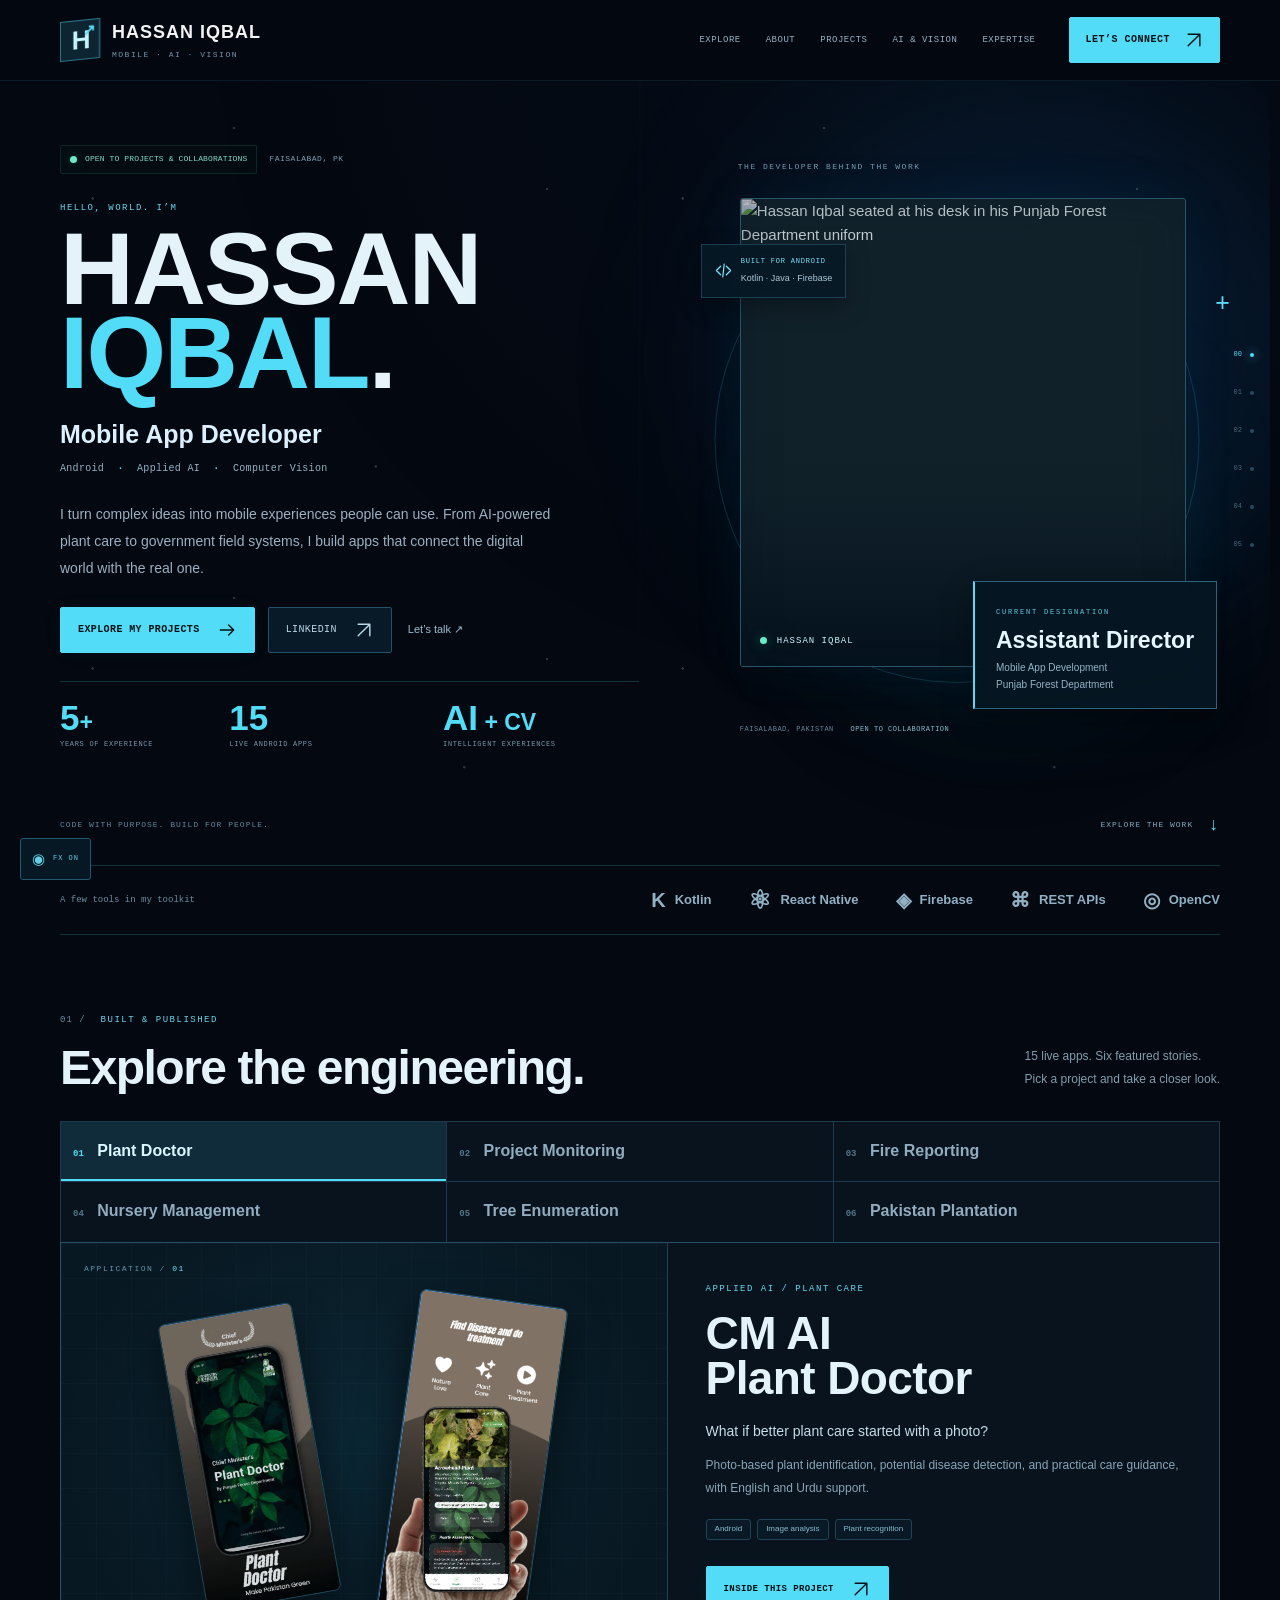
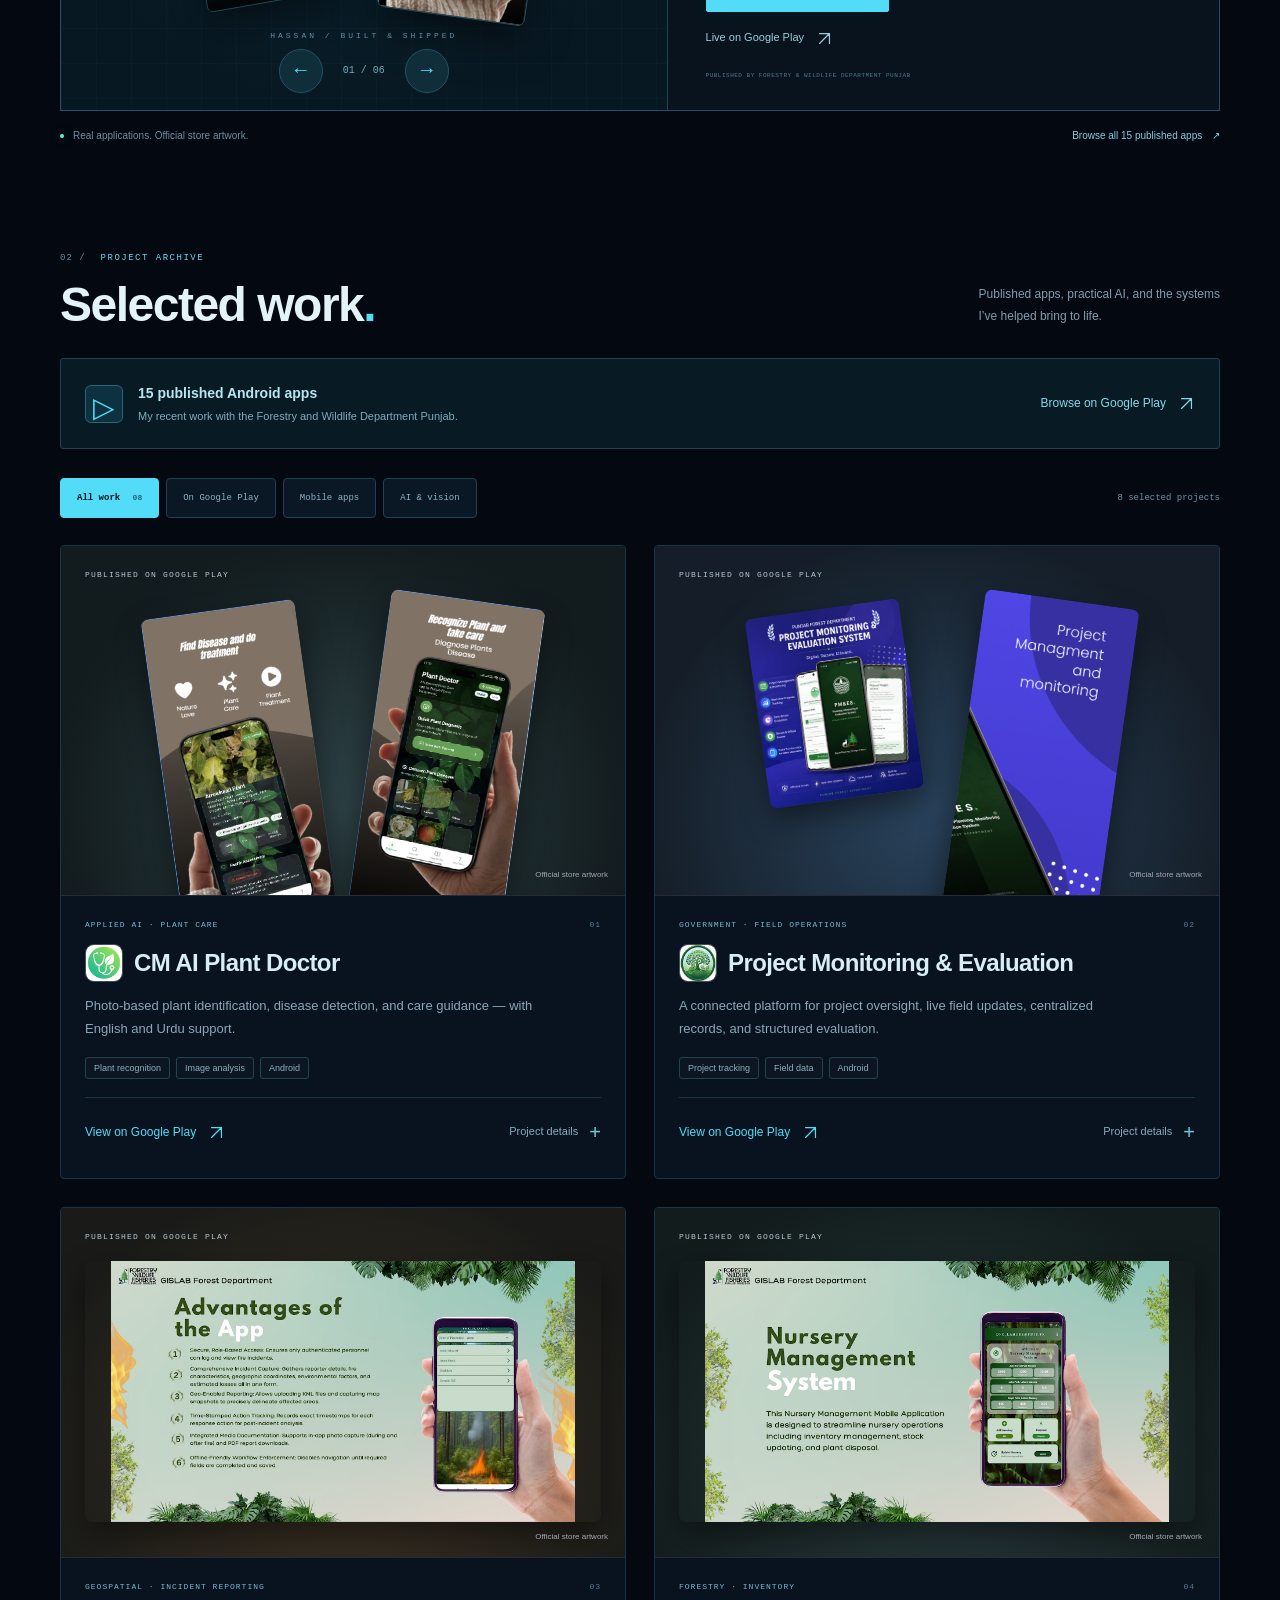
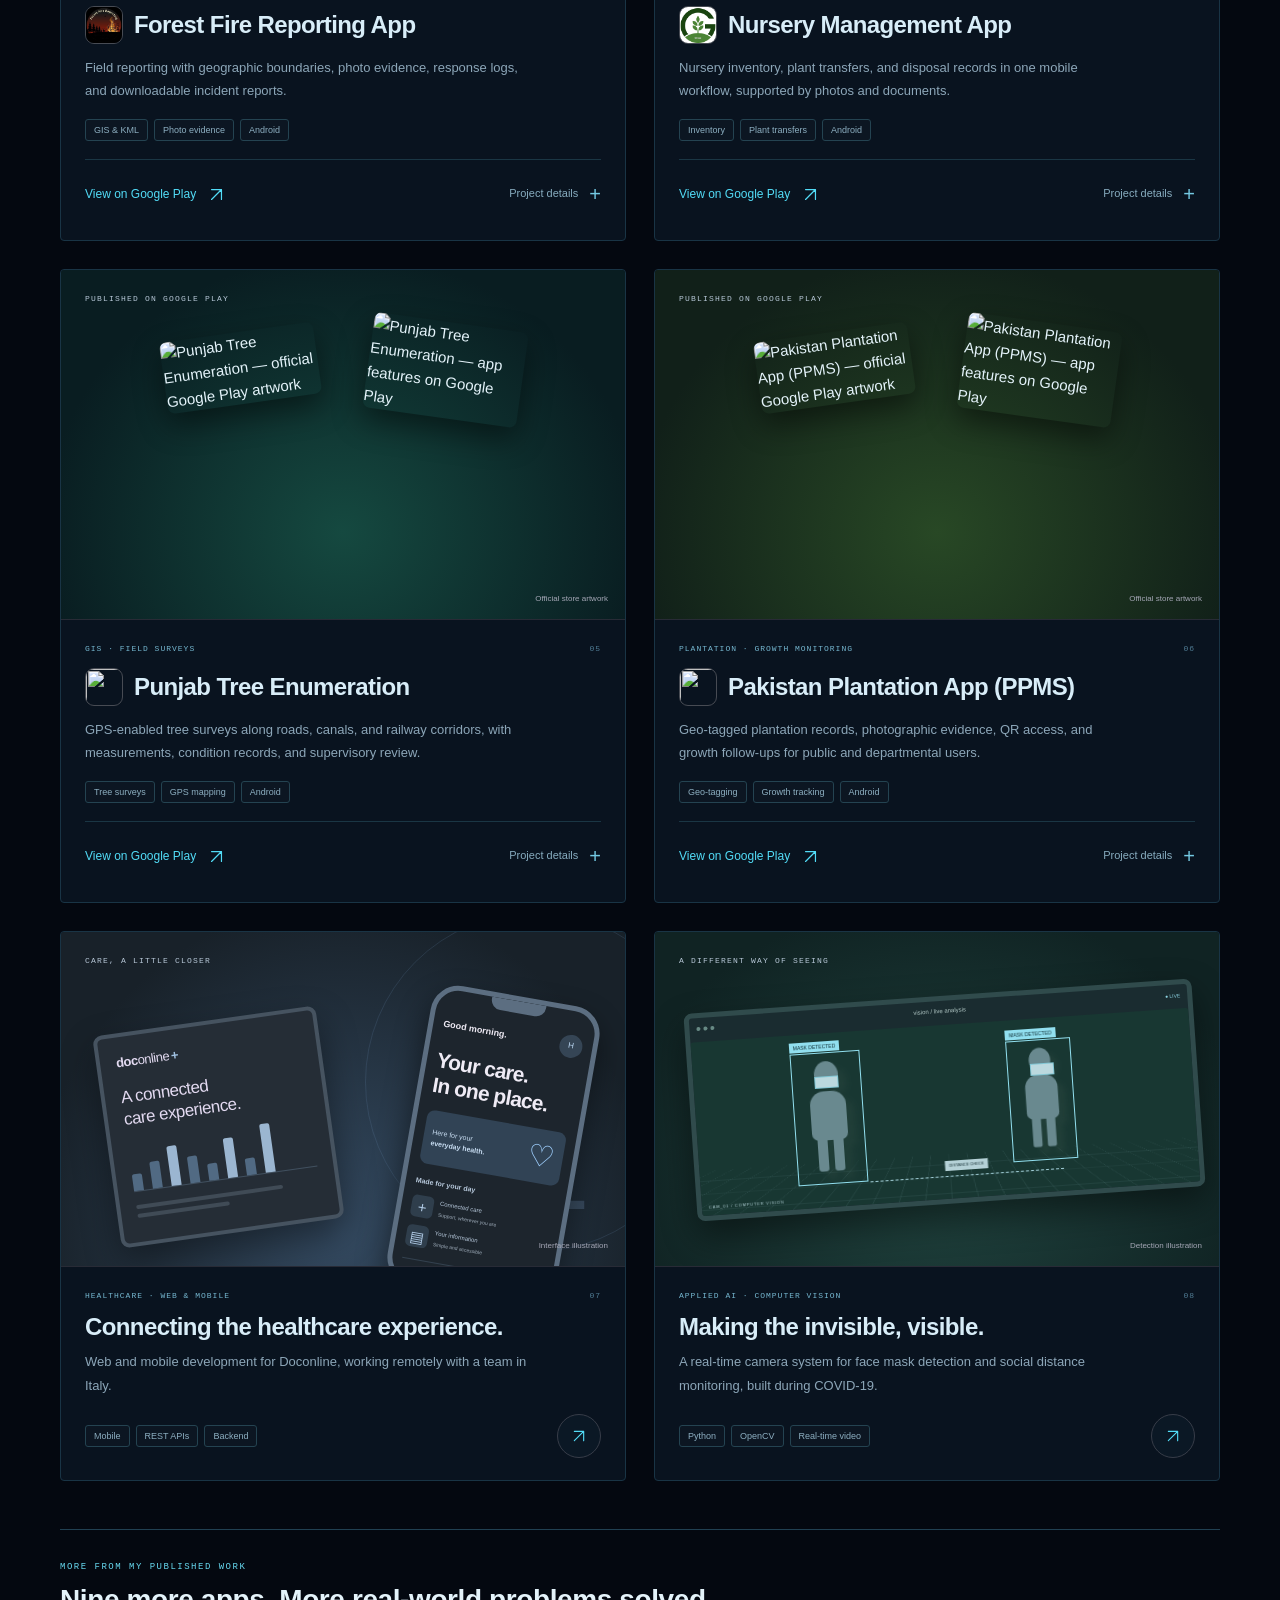
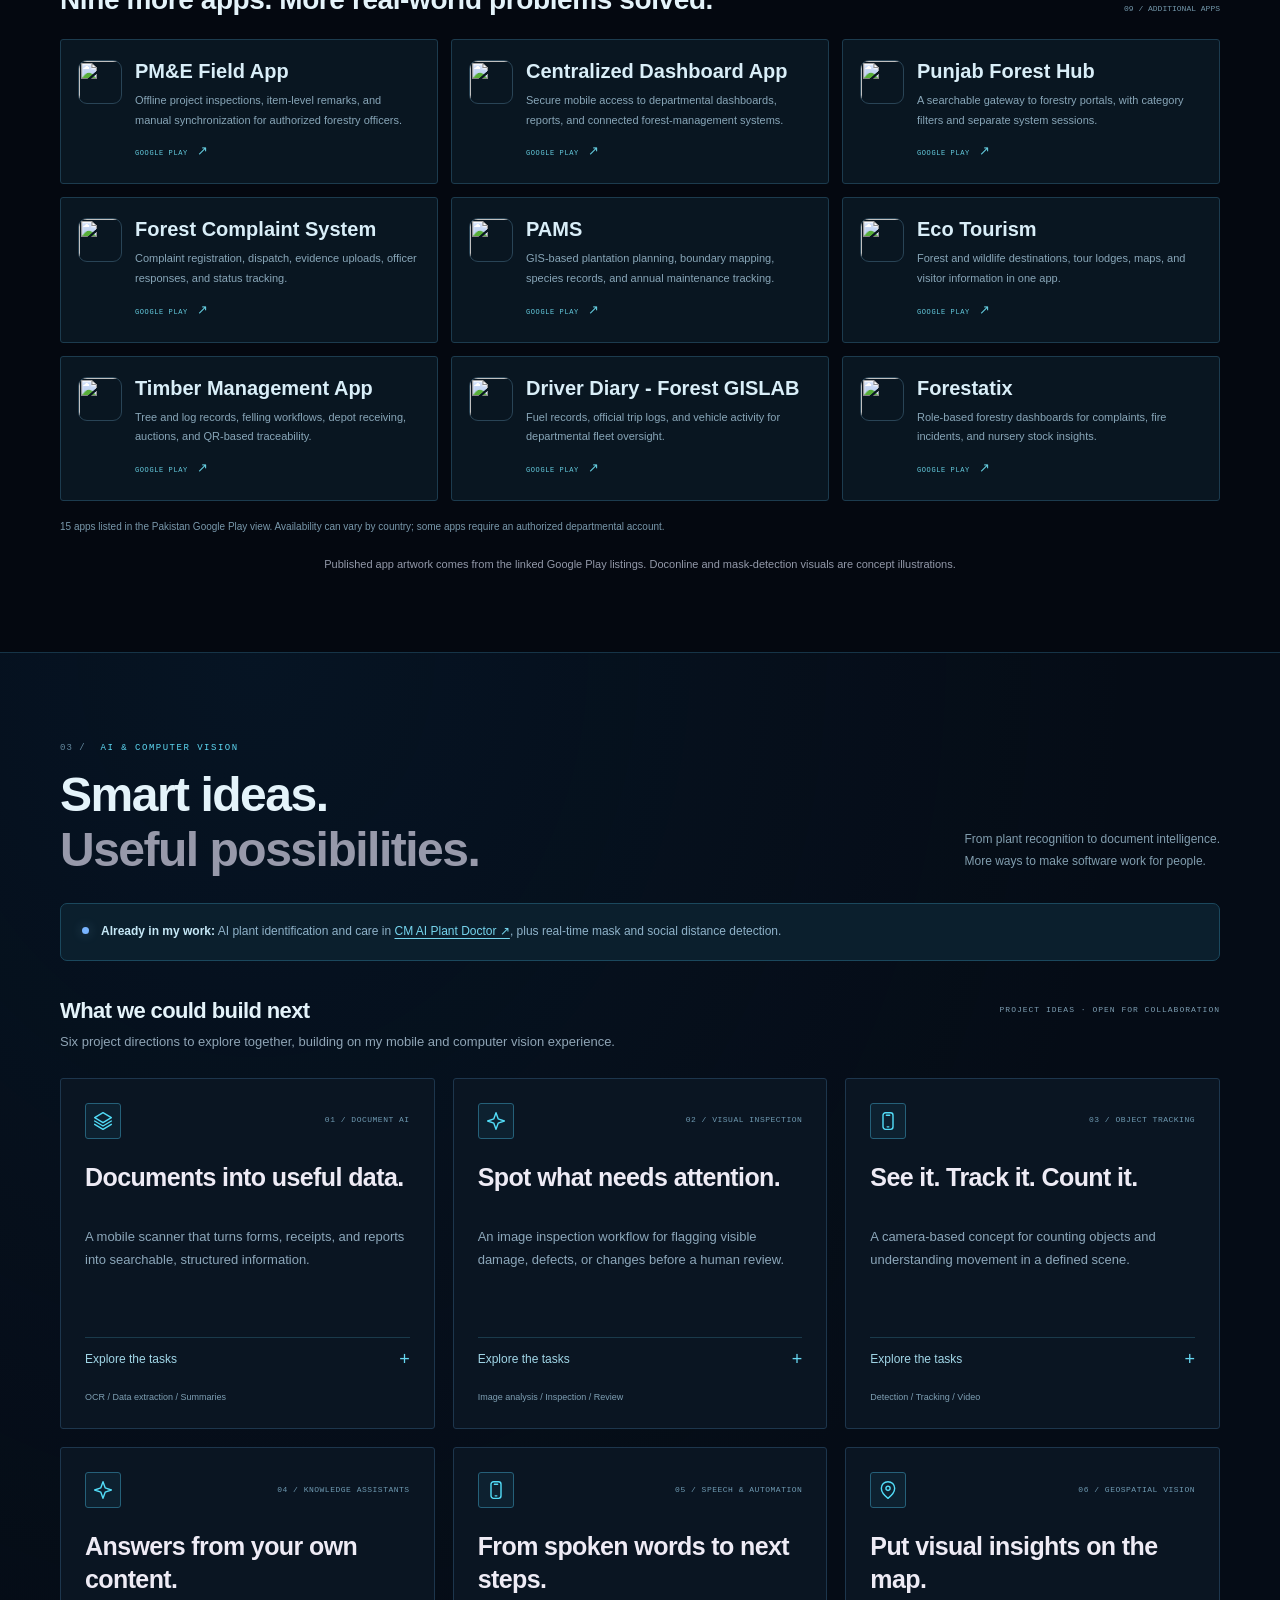
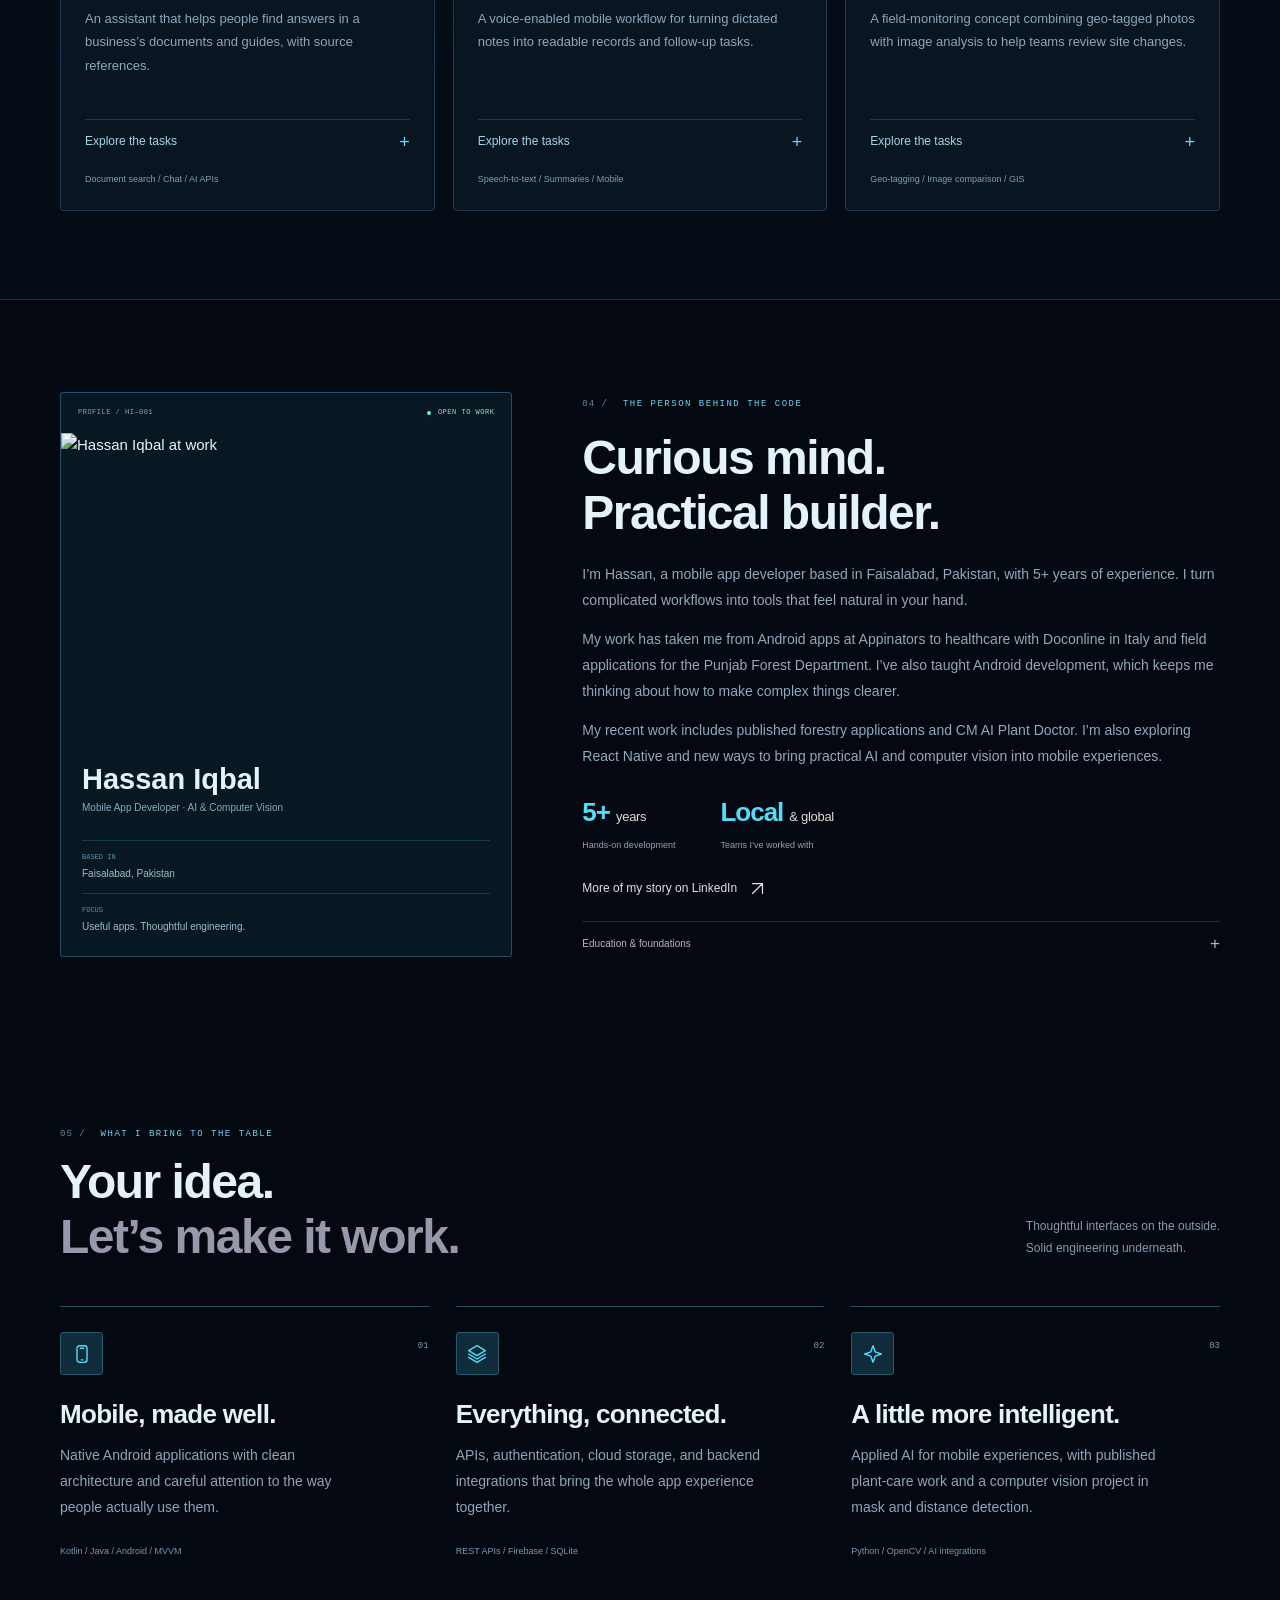
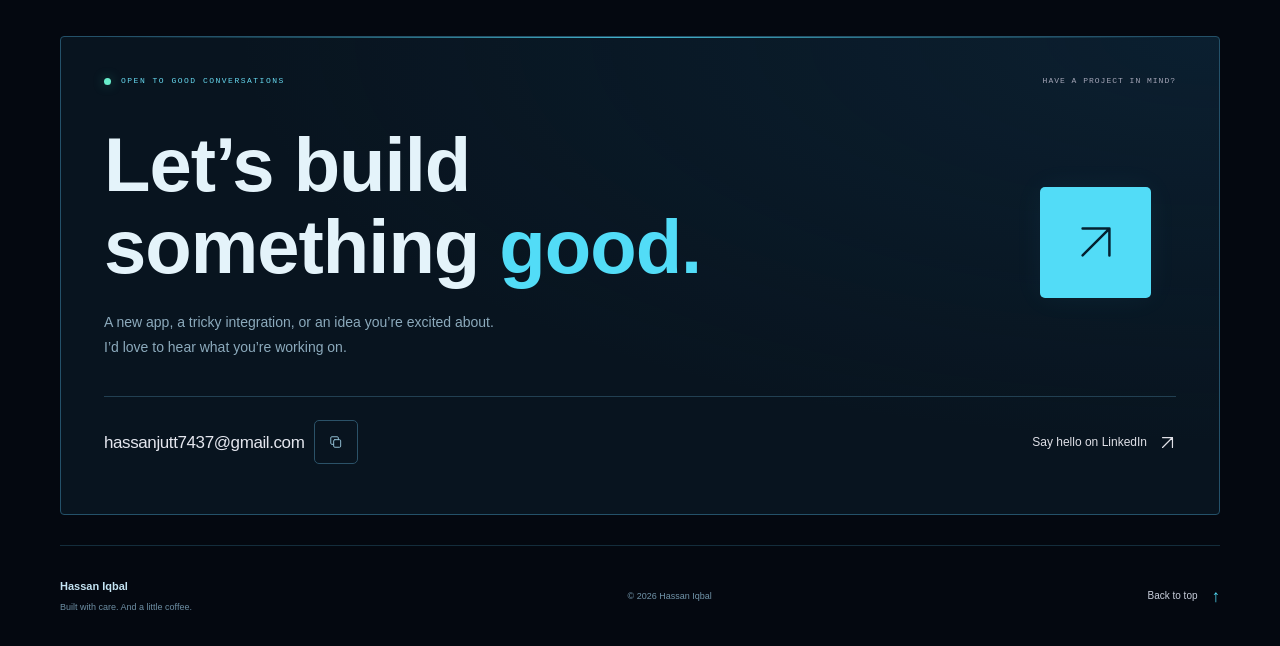
==== commit dfec63c5: "Add files via upload" ====
--- a/index.html
+++ b/index.html
@@ -1,127 +1,157 @@
-<!DOCTYPE html>
-<html lang="en">
-<head>
-  <meta charset="UTF-8">
-  <meta name="viewport" content="width=device-width, initial-scale=1">
-  <meta name="theme-color" content="#090a0e">
-  <meta name="description" content="Hassan Iqbal is a mobile app developer with 5+ years of experience. Explore published Android apps, AI-powered plant care, computer vision, and connected field systems.">
-  <title>Hassan Iqbal — Mobile App Developer</title>
-  <link rel="preconnect" href="https://fonts.googleapis.com">
-  <link rel="preconnect" href="https://fonts.gstatic.com" crossorigin>
-  <link href="https://fonts.googleapis.com/css2?family=DM+Sans:wght@400;500;600;700&family=Space+Grotesk:wght@400;500;600;700&display=swap" rel="stylesheet">
-  <link rel="stylesheet" href="styles.css">
-  <link rel="stylesheet" href="portfolio-additions.css">
-  <link rel="stylesheet" href="dark-theme.css">
-  <script src="script.js" defer></script>
-</head>
-<body>
-  <a class="skip-link" href="#main">Skip to content</a>
-  <svg class="icon-definitions" xmlns="http://www.w3.org/2000/svg" aria-hidden="true"><defs>
-    <symbol id="arrow-up-right" viewBox="0 0 24 24"><path d="M5 19 19 5M5 5h14v14"/></symbol>
-    <symbol id="arrow-right" viewBox="0 0 24 24"><path d="M4 12h16m-6-6 6 6-6 6"/></symbol>
-    <symbol id="location" viewBox="0 0 24 24"><path d="M20 10c0 6-8 12-8 12S4 16 4 10a8 8 0 1 1 16 0Z"/><circle cx="12" cy="10" r="2.5"/></symbol>
-    <symbol id="code" viewBox="0 0 24 24"><path d="m8 6-6 6 6 6m8-12 6 6-6 6m-3-15-2 18"/></symbol>
-    <symbol id="phone" viewBox="0 0 24 24"><rect x="6" y="2" width="12" height="20" rx="3"/><path d="M10 5h4m-3 14h2"/></symbol>
-    <symbol id="spark" viewBox="0 0 24 24"><path d="m12 2 2.6 7.4L22 12l-7.4 2.6L12 22l-2.6-7.4L2 12l7.4-2.6L12 2Z"/></symbol>
-    <symbol id="layers" viewBox="0 0 24 24"><path d="m12 2 10 6-10 6L2 8l10-6Zm-10 10 10 6 10-6M2 16l10 6 10-6"/></symbol>
-    <symbol id="copy" viewBox="0 0 24 24"><rect x="8" y="8" width="12" height="13" rx="2"/><path d="M16 8V5a2 2 0 0 0-2-2H5a2 2 0 0 0-2 2v9a2 2 0 0 0 2 2h3"/></symbol>
-  </defs></svg>
-  <header class="site-header">
-    <nav class="container nav" aria-label="Main navigation">
-      <a class="brand" href="#home" aria-label="Hassan Iqbal, home"><span class="brand-mark">h<span>i</span>.</span><span>Hassan Iqbal<span class="brand-role">Mobile app developer</span></span></a>
-      <button class="menu-toggle" type="button" aria-controls="nav-links" aria-expanded="false" aria-label="Open navigation"><span></span><span></span></button>
-      <div class="nav-links" id="nav-links"><a href="#work">Selected work</a><a href="#about">About me</a><a href="#ai-lab">AI & vision</a><a class="nav-contact" href="#contact">Let’s talk <svg class="icon"><use href="#arrow-up-right"/></svg></a></div>
-    </nav>
-  </header>
-  <main id="main">
-    <section class="hero container" id="home" aria-labelledby="hero-title">
-      <div class="hero-atmosphere" aria-hidden="true"><span class="aurora aurora-purple"></span><span class="aurora aurora-green"></span><span class="starfield"></span></div>
-      <div class="hero-copy">
-        <p class="availability"><span class="status-dot"></span> Available for new projects</p>
-        <p class="eyebrow hero-intro">HASSAN IQBAL / MOBILE APP DEVELOPER <span class="wave" aria-hidden="true">✳</span></p>
-        <h1 id="hero-title">Good ideas.<br>Great apps.<br><span>Real impact.</span></h1>
-        <p class="hero-description">I build mobile apps that solve real problems — from AI-powered plant care to connected field systems. Android, applied AI, and computer vision, brought to life.</p>
-        <div class="hero-actions"><a class="button button-dark" href="#work">Explore my work <svg class="icon"><use href="#arrow-up-right"/></svg></a><a class="text-link" href="#contact">Have an idea? Let’s talk <svg class="icon"><use href="#arrow-right"/></svg></a></div>
-        <div class="hero-note"><span class="tiny-avatar">hi.</span><p><strong>5+ years of building for the real world</strong><span>Published Android apps. Practical AI. Real-world systems.</span></p></div>
-      </div>
-      <div class="hero-art published-hero" aria-label="CM AI Plant Doctor, a published Android app">
-        <div class="art-grid"></div><div class="orbit orbit-one"></div><div class="orbit orbit-two"></div>
-        <span class="art-kicker">FROM IDEA TO GOOGLE PLAY</span><span class="art-star" aria-hidden="true">✳</span>
-        <div class="hero-app-brand"><img src="assets/apps/plant-icon.png" width="48" height="48" alt="CM AI Plant Doctor app icon"><span>CM AI Plant Doctor<small>AI-powered plant care</small></span></div>
-        <img class="hero-store-image hero-store-back" src="assets/apps/plant-screen-1.jpg" width="800" height="1742" alt="Plant Doctor launch artwork from Google Play" fetchpriority="high">
-        <img class="hero-store-image hero-store-front" src="assets/apps/plant-screen-2.png" width="800" height="1742" alt="Plant Doctor's plant identification and care interface, as shown on Google Play" fetchpriority="high">
-        <a class="hero-store-link" href="https://play.google.com/store/apps/details?id=com.plantdoctor" target="_blank" rel="noopener noreferrer"><span class="status-dot"></span> Explore the published app <svg class="icon"><use href="#arrow-up-right"/></svg></a>
-        <div class="art-footer"><span>APPLIED AI / MOBILE</span><span>ACTUAL GOOGLE PLAY ARTWORK</span></div>
-      </div>
-    </section>
-    <div class="hero-bottom-bar container"><span>ANDROID / APPLIED AI / COMPUTER VISION</span><a href="#work">SCROLL TO EXPLORE <span aria-hidden="true">↓</span></a></div>
-    <div class="stack-strip container"><p>A few tools in my toolkit</p><div><span><b class="stack-symbol">K</b> Kotlin</span><span><b class="stack-symbol react-symbol">⚛</b> React Native</span><span><b class="stack-symbol">◈</b> Firebase</span><span><b class="stack-symbol">⌘</b> REST APIs</span><span><b class="stack-symbol">◎</b> OpenCV</span></div></div>
-    <section class="work section container" id="work" aria-labelledby="work-title">
-      <div class="section-heading"><div><p class="eyebrow"><span class="section-number">01 /</span> SELECTED WORK</p><h2 id="work-title">Less talking.<br><span class="muted-heading">More building.</span></h2></div><p>Published apps, practical AI, and the systems<br class="desktop-break"> I’ve helped bring to life.</p></div>
-      <div class="store-banner"><div><span class="store-symbol" aria-hidden="true">▷</span><p><strong>4 published Android apps</strong><span>My recent work with the Forestry and Wildlife Department Punjab.</span></p></div><a class="text-link" href="https://play.google.com/store/apps/dev?id=6358085996022563359" target="_blank" rel="noopener noreferrer">Browse on Google Play <svg class="icon"><use href="#arrow-up-right"/></svg></a></div>
-      <div class="work-toolbar"><div class="filters" role="group" aria-label="Filter projects"><button type="button" class="filter active" data-filter="all" aria-pressed="true">All work <span>06</span></button><button type="button" class="filter" data-filter="published" aria-pressed="false">On Google Play</button><button type="button" class="filter" data-filter="mobile" aria-pressed="false">Mobile apps</button><button type="button" class="filter" data-filter="ai" aria-pressed="false">AI & vision</button></div><span class="work-count" aria-live="polite">6 selected projects</span></div>
-      <div class="projects-grid">
-        <article class="project-card published-card" data-category="published mobile ai vision">
-          <div class="project-visual store-visual plant-visual portrait-shots"><span class="visual-label">PUBLISHED ON GOOGLE PLAY</span><img class="store-shot store-shot-1" src="assets/apps/plant-screen-2.png" alt="CM AI Plant Doctor — Google Play promotional screenshot 1" loading="lazy" decoding="async"><img class="store-shot store-shot-2" src="assets/apps/plant-screen-3.png" alt="CM AI Plant Doctor — Google Play promotional screenshot 2" loading="lazy" decoding="async"><span class="concept-label">Official store artwork</span></div>
-          <div class="project-info"><div class="project-meta"><span>APPLIED AI · PLANT CARE</span><span>01</span></div><div class="app-project-title"><img src="assets/apps/plant-icon.png" width="38" height="38" alt="" loading="lazy"><h3>CM AI Plant Doctor</h3></div><p>Photo-based plant identification, disease detection, and care guidance — with English and Urdu support.</p><div class="tags app-tags"><span>Plant recognition</span><span>Image analysis</span><span>Android</span></div><div class="published-actions"><a class="text-link" href="https://play.google.com/store/apps/details?id=com.plantdoctor" target="_blank" rel="noopener noreferrer" aria-label="View CM AI Plant Doctor on Google Play">View on Google Play <svg class="icon"><use href="#arrow-up-right"/></svg></a><button class="details-button" type="button" data-project="plant" aria-label="Read about CM AI Plant Doctor">Project details <span aria-hidden="true">+</span></button></div></div>
-        </article>
-        <article class="project-card published-card" data-category="published mobile">
-          <div class="project-visual store-visual monitoring-visual portrait-shots"><span class="visual-label">PUBLISHED ON GOOGLE PLAY</span><img class="store-shot store-shot-1" src="assets/apps/monitoring-screen-1.png" alt="Project Monitoring &amp; Evaluation — Google Play promotional screenshot 1" loading="lazy" decoding="async"><img class="store-shot store-shot-2" src="assets/apps/monitoring-screen-3.png" alt="Project Monitoring &amp; Evaluation — Google Play promotional screenshot 2" loading="lazy" decoding="async"><span class="concept-label">Official store artwork</span></div>
-          <div class="project-info"><div class="project-meta"><span>GOVERNMENT · FIELD OPERATIONS</span><span>02</span></div><div class="app-project-title"><img src="assets/apps/monitoring-icon.png" width="38" height="38" alt="" loading="lazy"><h3>Project Monitoring &amp; Evaluation</h3></div><p>A connected platform for project oversight, live field updates, centralized records, and structured evaluation.</p><div class="tags app-tags"><span>Project tracking</span><span>Field data</span><span>Android</span></div><div class="published-actions"><a class="text-link" href="https://play.google.com/store/apps/details?id=com.gisforestry.pme" target="_blank" rel="noopener noreferrer" aria-label="View Project Monitoring &amp; Evaluation on Google Play">View on Google Play <svg class="icon"><use href="#arrow-up-right"/></svg></a><button class="details-button" type="button" data-project="monitoring" aria-label="Read about Project Monitoring &amp; Evaluation">Project details <span aria-hidden="true">+</span></button></div></div>
-        </article>
-        <article class="project-card published-card" data-category="published mobile">
-          <div class="project-visual store-visual fire-visual landscape-shot"><span class="visual-label">PUBLISHED ON GOOGLE PLAY</span><img class="store-shot store-shot-1" src="assets/apps/fire-screen-2.jpg" alt="Forest Fire Reporting App — Google Play promotional screenshot 1" loading="lazy" decoding="async"><span class="concept-label">Official store artwork</span></div>
-          <div class="project-info"><div class="project-meta"><span>GEOSPATIAL · INCIDENT REPORTING</span><span>03</span></div><div class="app-project-title"><img src="assets/apps/fire-icon.jpg" width="38" height="38" alt="" loading="lazy"><h3>Forest Fire Reporting App</h3></div><p>Field reporting with geographic boundaries, photo evidence, response logs, and downloadable incident reports.</p><div class="tags app-tags"><span>GIS &amp; KML</span><span>Photo evidence</span><span>Android</span></div><div class="published-actions"><a class="text-link" href="https://play.google.com/store/apps/details?id=com.forest.firereporting" target="_blank" rel="noopener noreferrer" aria-label="View Forest Fire Reporting App on Google Play">View on Google Play <svg class="icon"><use href="#arrow-up-right"/></svg></a><button class="details-button" type="button" data-project="fire" aria-label="Read about Forest Fire Reporting App">Project details <span aria-hidden="true">+</span></button></div></div>
-        </article>
-        <article class="project-card published-card" data-category="published mobile">
-          <div class="project-visual store-visual nursery-visual landscape-shot"><span class="visual-label">PUBLISHED ON GOOGLE PLAY</span><img class="store-shot store-shot-1" src="assets/apps/nursery-screen-2.png" alt="Nursery Management App — Google Play promotional screenshot 1" loading="lazy" decoding="async"><span class="concept-label">Official store artwork</span></div>
-          <div class="project-info"><div class="project-meta"><span>FORESTRY · INVENTORY</span><span>04</span></div><div class="app-project-title"><img src="assets/apps/nursery-icon.jpg" width="38" height="38" alt="" loading="lazy"><h3>Nursery Management App</h3></div><p>Nursery inventory, plant transfers, and disposal records in one mobile workflow, supported by photos and documents.</p><div class="tags app-tags"><span>Inventory</span><span>Plant transfers</span><span>Android</span></div><div class="published-actions"><a class="text-link" href="https://play.google.com/store/apps/details?id=com.forest.nurserymanagement" target="_blank" rel="noopener noreferrer" aria-label="View Nursery Management App on Google Play">View on Google Play <svg class="icon"><use href="#arrow-up-right"/></svg></a><button class="details-button" type="button" data-project="nursery" aria-label="Read about Nursery Management App">Project details <span aria-hidden="true">+</span></button></div></div>
-        </article>
-        <article class="project-card" data-category="mobile">
-          <div class="project-visual health-visual" role="img" aria-label="Concept illustration of connected healthcare web and mobile interfaces">
-            <span class="visual-label">CARE, A LITTLE CLOSER</span><span class="health-orbit"></span><span class="health-plus">+</span>
-            <div class="health-panel"><span class="health-wordmark">doc<span>online</span><b>+</b></span><div class="health-panel-title">A connected<br>care experience.</div><div class="health-chart"><i></i><i></i><i></i><i></i><i></i><i></i><i></i><i></i></div><div class="panel-lines"><i></i><i></i></div></div>
-            <div class="mini-device health-device"><div class="mini-island"></div><div class="mini-header"><strong>Good morning.</strong><span class="health-avatar">H</span></div><p class="health-device-title">Your care.<br>In one place.</p><div class="health-banner"><span>Here for your<br><strong>everyday health.</strong></span><span class="heart">♡</span></div><span class="health-section-title">Made for your day</span><div class="health-item"><span>+</span><div><strong>Connected care</strong><small>Support, wherever you are</small></div></div><div class="health-item"><span>▤</span><div><strong>Your information</strong><small>Simple and accessible</small></div></div><div class="health-bottom">⌂ <span>♡</span> <span>☷</span></div></div>
-            <span class="concept-label">Interface illustration</span>
-          </div>
-          <div class="project-info"><div class="project-meta"><span>HEALTHCARE · WEB & MOBILE</span><span>05</span></div><h3>Connecting the healthcare experience.</h3><p>Web and mobile development for Doconline, working remotely with a team in Italy.</p><div class="project-bottom"><div class="tags"><span>Mobile</span><span>REST APIs</span><span>Backend</span></div><button class="project-open" data-project="health" aria-label="Read about Doconline healthcare applications"><svg class="icon"><use href="#arrow-up-right"/></svg></button></div></div>
-        </article>
-        <article class="project-card vision-card" data-category="ai vision">
-          <div class="project-visual vision-visual" role="img" aria-label="Illustration of computer vision identifying people and face masks in video">
-            <span class="visual-label">A DIFFERENT WAY OF SEEING</span>
-            <div class="vision-window"><div class="vision-window-bar"><span><i></i><i></i><i></i></span><span>vision / live analysis</span><span>● LIVE</span></div><div class="camera-scene"><div class="scene-grid"></div><div class="person person-one"><span></span><i></i><b></b></div><div class="person person-two"><span></span><i></i><b></b></div><div class="detection detection-one"><span>MASK DETECTED</span><i></i></div><div class="detection detection-two"><span>MASK DETECTED</span><i></i></div><div class="distance-line"><span>DISTANCE CHECK</span></div><span class="camera-corner">CAM_01 / COMPUTER VISION</span></div></div><span class="concept-label">Detection illustration</span>
-          </div>
-          <div class="project-info"><div class="project-meta"><span>APPLIED AI · COMPUTER VISION</span><span>06</span></div><h3>Making the invisible, visible.</h3><p>A real-time camera system for face mask detection and social distance monitoring, built during COVID-19.</p><div class="project-bottom"><div class="tags"><span>Python</span><span>OpenCV</span><span>Real-time video</span></div><button class="project-open" data-project="vision" aria-label="Read about face mask and social distance detection"><svg class="icon"><use href="#arrow-up-right"/></svg></button></div></div>
-        </article>
-      </div>
-      <p class="work-footnote">Published app artwork comes from the linked Google Play listings. Doconline and mask-detection visuals are concept illustrations.</p>
-    </section>
-    <section class="ai-section" id="ai-lab" aria-labelledby="ai-title"><div class="container">
-      <div class="section-heading"><div><p class="eyebrow"><span class="section-number">02 /</span> AI & COMPUTER VISION</p><h2 id="ai-title">Smart ideas.<br><span class="muted-heading">Useful possibilities.</span></h2></div><p>From plant recognition to document intelligence.<br class="desktop-break"> More ways to make software work for people.</p></div>
-      <div class="ai-proof"><span class="status-dot"></span><p><strong>Already in my work:</strong> AI plant identification and care in <a href="https://play.google.com/store/apps/details?id=com.plantdoctor" target="_blank" rel="noopener noreferrer">CM AI Plant Doctor ↗</a>, plus real-time mask and social distance detection.</p></div>
-      <div class="ideas-heading"><h3>What we could build next</h3><span>PROJECT IDEAS · OPEN FOR COLLABORATION</span></div>
-      <p class="ideas-intro">Six project directions to explore together, building on my mobile and computer vision experience.</p>
-      <div class="ai-grid">
-          <article class="ai-card"><div class="ai-card-top"><span class="service-icon"><svg class="icon"><use href="#layers"/></svg></span><span>01 / DOCUMENT AI</span></div><h3>Documents into useful data.</h3><p>A mobile scanner that turns forms, receipts, and reports into searchable, structured information.</p><details class="idea-details"><summary>Explore the tasks <span aria-hidden="true">+</span></summary><ul><li>Camera capture and OCR</li><li>Extract key fields for review</li><li>Search and summarize documents</li></ul><a class="text-link" href="mailto:hassanjutt7437@gmail.com?subject=Document%20AI">Discuss this idea <svg class="icon"><use href="#arrow-up-right"/></svg></a></details><div class="ai-card-tools">OCR / Data extraction / Summaries</div></article>
-          <article class="ai-card"><div class="ai-card-top"><span class="service-icon"><svg class="icon"><use href="#spark"/></svg></span><span>02 / VISUAL INSPECTION</span></div><h3>Spot what needs attention.</h3><p>An image inspection workflow for flagging visible damage, defects, or changes before a human review.</p><details class="idea-details"><summary>Explore the tasks <span aria-hidden="true">+</span></summary><ul><li>Capture and compare inspection photos</li><li>Highlight suspected defects</li><li>Build a reviewable evidence report</li></ul><a class="text-link" href="mailto:hassanjutt7437@gmail.com?subject=Visual%20inspection">Discuss this idea <svg class="icon"><use href="#arrow-up-right"/></svg></a></details><div class="ai-card-tools">Image analysis / Inspection / Review</div></article>
-          <article class="ai-card"><div class="ai-card-top"><span class="service-icon"><svg class="icon"><use href="#phone"/></svg></span><span>03 / OBJECT TRACKING</span></div><h3>See it. Track it. Count it.</h3><p>A camera-based concept for counting objects and understanding movement in a defined scene.</p><details class="idea-details"><summary>Explore the tasks <span aria-hidden="true">+</span></summary><ul><li>Detect selected object categories</li><li>Track movement across video frames</li><li>Summarize counts and activity</li></ul><a class="text-link" href="mailto:hassanjutt7437@gmail.com?subject=Object%20tracking%20and%20counting">Discuss this idea <svg class="icon"><use href="#arrow-up-right"/></svg></a></details><div class="ai-card-tools">Detection / Tracking / Video</div></article>
-          <article class="ai-card"><div class="ai-card-top"><span class="service-icon"><svg class="icon"><use href="#spark"/></svg></span><span>04 / KNOWLEDGE ASSISTANTS</span></div><h3>Answers from your own content.</h3><p>An assistant that helps people find answers in a business’s documents and guides, with source references.</p><details class="idea-details"><summary>Explore the tasks <span aria-hidden="true">+</span></summary><ul><li>Search an approved knowledge base</li><li>Answer questions with source links</li><li>Hand off questions that need a person</li></ul><a class="text-link" href="mailto:hassanjutt7437@gmail.com?subject=Knowledge%20assistant">Discuss this idea <svg class="icon"><use href="#arrow-up-right"/></svg></a></details><div class="ai-card-tools">Document search / Chat / AI APIs</div></article>
-          <article class="ai-card"><div class="ai-card-top"><span class="service-icon"><svg class="icon"><use href="#phone"/></svg></span><span>05 / SPEECH & AUTOMATION</span></div><h3>From spoken words to next steps.</h3><p>A voice-enabled mobile workflow for turning dictated notes into readable records and follow-up tasks.</p><details class="idea-details"><summary>Explore the tasks <span aria-hidden="true">+</span></summary><ul><li>Capture voice notes</li><li>Transcribe and summarize speech</li><li>Review suggested actions before saving</li></ul><a class="text-link" href="mailto:hassanjutt7437@gmail.com?subject=Voice%20notes%20and%20automation">Discuss this idea <svg class="icon"><use href="#arrow-up-right"/></svg></a></details><div class="ai-card-tools">Speech-to-text / Summaries / Mobile</div></article>
-          <article class="ai-card"><div class="ai-card-top"><span class="service-icon"><svg class="icon"><use href="#location"/></svg></span><span>06 / GEOSPATIAL VISION</span></div><h3>Put visual insights on the map.</h3><p>A field-monitoring concept combining geo-tagged photos with image analysis to help teams review site changes.</p><details class="idea-details"><summary>Explore the tasks <span aria-hidden="true">+</span></summary><ul><li>Attach location and time to photos</li><li>Compare repeat visits to a site</li><li>Flag observations for officer review</li></ul><a class="text-link" href="mailto:hassanjutt7437@gmail.com?subject=Geospatial%20computer%20vision">Discuss this idea <svg class="icon"><use href="#arrow-up-right"/></svg></a></details><div class="ai-card-tools">Geo-tagging / Image comparison / GIS</div></article>
-      </div>
-    </div></section>
-    <section class="about-section" id="about" aria-labelledby="about-title"><div class="container about-grid">
-      <div class="about-art"><div class="about-art-top"><span>A LITTLE ABOUT ME</span><svg class="icon"><use href="#spark"/></svg></div><div class="about-monogram">hi<span>.</span></div><div class="about-art-bottom"><span>Developer by craft.<br>Problem-solver by nature.</span><span class="about-location"><svg class="icon"><use href="#location"/></svg> Faisalabad, PK</span></div><div class="about-stamp">BUILT ON<br><strong>CURIOSITY</strong><span>↗</span></div></div>
-      <div class="about-copy"><p class="eyebrow"><span class="section-number">03 /</span> THE PERSON BEHIND THE CODE</p><h2 id="about-title">Curious mind.<br>Practical builder.</h2><p>I’m Hassan, a mobile app developer based in Faisalabad, Pakistan, with 5+ years of experience. I turn complicated workflows into tools that feel natural in your hand.</p><p>My work has taken me from Android apps at Appinators to healthcare with Doconline in Italy and field applications for the Punjab Forest Department. I’ve also taught Android development, which keeps me thinking about how to make complex things clearer.</p><p>My recent work includes published forestry applications and CM AI Plant Doctor. I’m also exploring React Native and new ways to bring practical AI and computer vision into mobile experiences.</p><div class="about-facts"><div><strong>5+<span>years</span></strong><span>Hands-on development</span></div><div><strong>Local<span>& global</span></strong><span>Teams I’ve worked with</span></div></div><a class="text-link" href="https://www.linkedin.com/in/thehassaniqbal/" target="_blank" rel="noopener noreferrer">More of my story on LinkedIn <svg class="icon"><use href="#arrow-up-right"/></svg></a><details class="background-details"><summary>Education & foundations <span>+</span></summary><p>BS Computer Science · Government College University Faisalabad, 2016–2020.</p><p>Machine Learning with Python · Cognitiveclass.ai / IBM.<br>Machine Learning & Python Programming · Technet Pakistan.</p></details></div>
-    </div></section>
-    <section class="section container services" id="services" aria-labelledby="services-title"><div class="section-heading"><div><p class="eyebrow"><span class="section-number">04 /</span> WHAT I BRING TO THE TABLE</p><h2 id="services-title">Your idea.<br><span class="muted-heading">Let’s make it work.</span></h2></div><p>Thoughtful interfaces on the outside.<br class="desktop-break"> Solid engineering underneath.</p></div><div class="services-grid">
-      <article class="service"><span class="service-icon"><svg class="icon"><use href="#phone"/></svg></span><span class="service-number">01</span><h3>Mobile, made well.</h3><p>Native Android applications with clean architecture and careful attention to the way people actually use them.</p><div class="service-tools">Kotlin / Java / Android / MVVM</div></article>
-      <article class="service"><span class="service-icon"><svg class="icon"><use href="#layers"/></svg></span><span class="service-number">02</span><h3>Everything, connected.</h3><p>APIs, authentication, cloud storage, and backend integrations that bring the whole app experience together.</p><div class="service-tools">REST APIs / Firebase / SQLite</div></article>
-      <article class="service"><span class="service-icon"><svg class="icon"><use href="#spark"/></svg></span><span class="service-number">03</span><h3>A little more intelligent.</h3><p>Applied AI for mobile experiences, with published plant-care work and a computer vision project in mask and distance detection.</p><div class="service-tools">Python / OpenCV / AI integrations</div></article>
-    </div></section>
-    <section class="contact-section container" id="contact" aria-labelledby="contact-title"><div class="contact-card"><div class="contact-top"><p class="eyebrow"><span class="status-dot"></span> OPEN TO GOOD CONVERSATIONS</p><span>HAVE A PROJECT IN MIND?</span></div><div class="contact-main"><div><h2 id="contact-title">Let’s build<br>something <span>good.</span></h2><p>A new app, a tricky integration, or an idea you’re excited about.<br class="desktop-break"> I’d love to hear what you’re working on.</p></div><a href="mailto:hassanjutt7437@gmail.com" class="contact-circle" aria-label="Email Hassan about your project"><svg><use href="#arrow-up-right"/></svg></a></div><div class="contact-bottom"><div class="email-group"><a href="mailto:hassanjutt7437@gmail.com">hassanjutt7437@gmail.com</a><button type="button" class="copy-email" aria-label="Copy email address"><svg class="icon"><use href="#copy"/></svg></button><span class="copy-status" role="status"></span></div><a class="text-link" href="https://www.linkedin.com/in/thehassaniqbal/" target="_blank" rel="noopener noreferrer">Say hello on LinkedIn <svg class="icon"><use href="#arrow-up-right"/></svg></a></div></div></section>
-  </main>
-  <footer class="container footer"><a class="footer-brand" href="#home">Hassan Iqbal<span>Built with care. And a little coffee.</span></a><span>© <span id="year">2026</span> Hassan Iqbal</span><a href="#home" class="back-top">Back to top <span>↑</span></a></footer>
-  <dialog class="project-dialog" aria-labelledby="dialog-title"><button type="button" class="dialog-close" aria-label="Close project details">×</button><p class="eyebrow" id="dialog-category"></p><h2 id="dialog-title"></h2><p class="dialog-intro" id="dialog-intro"></p><div class="dialog-content" id="dialog-content"></div><a class="button button-dark" href="mailto:hassanjutt7437@gmail.com">Discuss a similar project <svg class="icon"><use href="#arrow-up-right"/></svg></a></dialog>
-</body>
-</html>
+<!DOCTYPE html>
+<html lang="en">
+<head>
+  <meta charset="UTF-8">
+  <meta name="viewport" content="width=device-width, initial-scale=1">
+  <meta name="theme-color" content="#040810">
+  <meta name="description" content="Hassan Iqbal is a mobile app developer with 5+ years of experience. Explore published Android apps, AI-powered plant care, computer vision, and connected field systems.">
+  <title>Hassan Iqbal — Mobile App Developer</title>
+  <link rel="stylesheet" href="assets/fonts/fonts.css">
+  <link rel="stylesheet" href="styles.css">
+  <link rel="stylesheet" href="portfolio-additions.css">
+  <link rel="stylesheet" href="dark-theme.css">
+  <link rel="stylesheet" href="portfolio-layout.css">
+  <script src="script.js" defer></script>
+  <script src="explorer.js" defer></script>
+</head>
+<body>
+  <a class="skip-link" href="#main">Skip to content</a>
+  <svg class="icon-definitions" xmlns="http://www.w3.org/2000/svg" aria-hidden="true"><defs>
+    <symbol id="arrow-up-right" viewBox="0 0 24 24"><path d="M5 19 19 5M5 5h14v14"/></symbol>
+    <symbol id="arrow-right" viewBox="0 0 24 24"><path d="M4 12h16m-6-6 6 6-6 6"/></symbol>
+    <symbol id="location" viewBox="0 0 24 24"><path d="M20 10c0 6-8 12-8 12S4 16 4 10a8 8 0 1 1 16 0Z"/><circle cx="12" cy="10" r="2.5"/></symbol>
+    <symbol id="code" viewBox="0 0 24 24"><path d="m8 6-6 6 6 6m8-12 6 6-6 6m-3-15-2 18"/></symbol>
+    <symbol id="phone" viewBox="0 0 24 24"><rect x="6" y="2" width="12" height="20" rx="3"/><path d="M10 5h4m-3 14h2"/></symbol>
+    <symbol id="spark" viewBox="0 0 24 24"><path d="m12 2 2.6 7.4L22 12l-7.4 2.6L12 22l-2.6-7.4L2 12l7.4-2.6L12 2Z"/></symbol>
+    <symbol id="layers" viewBox="0 0 24 24"><path d="m12 2 10 6-10 6L2 8l10-6Zm-10 10 10 6 10-6M2 16l10 6 10-6"/></symbol>
+    <symbol id="copy" viewBox="0 0 24 24"><rect x="8" y="8" width="12" height="13" rx="2"/><path d="M16 8V5a2 2 0 0 0-2-2H5a2 2 0 0 0-2 2v9a2 2 0 0 0 2 2h3"/></symbol>
+  </defs></svg>
+  <header class="site-header">
+    <nav class="container nav" aria-label="Main navigation">
+      <a class="brand" href="#home" aria-label="Hassan Iqbal, home"><span class="brand-mark">H<span>↗</span></span><span>HASSAN IQBAL<span class="brand-role">MOBILE · AI · VISION</span></span></a>
+      <button class="menu-toggle" type="button" aria-controls="nav-links" aria-expanded="false" aria-label="Open navigation"><span></span><span></span></button>
+      <div class="nav-links" id="nav-links"><a href="#explore">Explore</a><a href="#about">About</a><a href="#work">Projects</a><a href="#ai-lab">AI & vision</a><a href="#services">Expertise</a><a class="nav-contact" href="#contact">Let’s connect <svg class="icon"><use href="#arrow-up-right"/></svg></a></div>
+    </nav>
+  </header>
+  <main id="main">
+    <section class="hero container" id="home" aria-labelledby="hero-title">
+      <div class="hero-atmosphere" aria-hidden="true"><span class="aurora aurora-purple"></span><span class="aurora aurora-green"></span><span class="starfield"></span></div>
+      <div class="hero-copy">
+        <div class="hero-status"><p class="availability"><span class="status-dot"></span> OPEN TO PROJECTS & COLLABORATIONS</p><span>FAISALABAD, PK</span></div>
+        <p class="eyebrow hero-intro">HELLO, WORLD. I’M</p>
+        <h1 id="hero-title">HASSAN<br><span>IQBAL<span class="name-period">.</span></span></h1>
+        <p class="hero-role">Mobile App Developer<span>Android <b>·</b> Applied AI <b>·</b> Computer Vision</span></p>
+        <p class="hero-description">I turn complex ideas into mobile experiences people can use. From AI-powered plant care to government field systems, I build apps that connect the digital world with the real one.</p>
+        <div class="hero-actions"><a class="button button-dark" href="#explore">Explore my projects <svg class="icon"><use href="#arrow-right"/></svg></a><a class="button button-secondary" href="https://www.linkedin.com/in/thehassaniqbal/" target="_blank" rel="noopener noreferrer">LinkedIn <svg class="icon"><use href="#arrow-up-right"/></svg></a><a class="hero-email" href="mailto:hassanjutt7437@gmail.com">Let’s talk ↗</a></div>
+        <div class="hero-stats"><div><strong>5<span>+</span></strong><span>YEARS OF EXPERIENCE</span></div><div><strong data-published-count>15</strong><span>LIVE ANDROID APPS</span></div><div><strong>AI<span> + CV</span></strong><span>INTELLIGENT EXPERIENCES</span></div></div>
+      </div>
+      <div class="portrait-stage">
+        <div class="portrait-orbit orbit-outer" aria-hidden="true"></div><div class="portrait-orbit orbit-inner" aria-hidden="true"></div><div class="portrait-cross" aria-hidden="true">+</div>
+        <span class="portrait-topline">THE DEVELOPER BEHIND THE WORK</span>
+        <figure class="portrait-frame"><img src="assets/hassan.jpeg" alt="Hassan Iqbal seated at his desk in his Punjab Forest Department uniform" width="720" height="956" fetchpriority="high"><figcaption><span class="status-dot"></span> HASSAN IQBAL <span>/// 01</span></figcaption></figure>
+        <div class="portrait-tag"><svg class="icon"><use href="#code"/></svg><span>BUILT FOR ANDROID<small>Kotlin · Java · Firebase</small></span></div>
+        <div class="designation"><span>CURRENT DESIGNATION</span><strong>Assistant Director</strong><p>Mobile App Development<br>Punjab Forest Department</p></div>
+        <span class="portrait-coordinate">FAISALABAD, PAKISTAN <span>OPEN TO COLLABORATION</span></span>
+      </div>
+    </section>
+    <div class="hero-bottom-bar container"><span>CODE WITH PURPOSE. BUILD FOR PEOPLE.</span><a href="#explore">EXPLORE THE WORK <span aria-hidden="true">↓</span></a></div>
+    <div class="stack-strip container"><p>A few tools in my toolkit</p><div><span><b class="stack-symbol">K</b> Kotlin</span><span><b class="stack-symbol react-symbol">⚛</b> React Native</span><span><b class="stack-symbol">◈</b> Firebase</span><span><b class="stack-symbol">⌘</b> REST APIs</span><span><b class="stack-symbol">◎</b> OpenCV</span></div></div>
+    <section class="explore-section container section" id="explore" aria-labelledby="explore-title">
+      <div class="section-heading"><div><p class="eyebrow"><span class="section-number">01 /</span> BUILT & PUBLISHED</p><h2 id="explore-title">Explore the engineering.</h2></div><p>15 live apps. Six featured stories.<br class="desktop-break"> Pick a project and take a closer look.</p></div>
+      <div class="explorer-tabs" role="tablist" aria-label="Choose a published app"><button id="tab-plant" type="button" role="tab" aria-selected="true" aria-controls="explorer-panel" data-explore="plant"><span>01</span> Plant Doctor</button><button id="tab-monitoring" type="button" role="tab" aria-selected="false" aria-controls="explorer-panel" tabindex="-1" data-explore="monitoring"><span>02</span> Project Monitoring</button><button id="tab-fire" type="button" role="tab" aria-selected="false" aria-controls="explorer-panel" tabindex="-1" data-explore="fire"><span>03</span> Fire Reporting</button><button id="tab-nursery" type="button" role="tab" aria-selected="false" aria-controls="explorer-panel" tabindex="-1" data-explore="nursery"><span>04</span> Nursery Management</button><button id="tab-trees" type="button" role="tab" aria-selected="false" aria-controls="explorer-panel" tabindex="-1" data-explore="trees"><span>05</span> Tree Enumeration</button><button id="tab-plantation" type="button" role="tab" aria-selected="false" aria-controls="explorer-panel" tabindex="-1" data-explore="plantation"><span>06</span> Pakistan Plantation</button></div>
+      <div class="explorer-panel" id="explorer-panel" role="tabpanel" aria-labelledby="tab-plant" tabindex="0">
+        <div class="explorer-media" aria-label="App artwork. Swipe left or right to explore projects."><div class="media-grid" aria-hidden="true"></div><span class="media-label">APPLICATION / <span id="explorer-media-number">01</span></span><div class="explorer-shots"><img id="explorer-shot-back" src="assets/apps/plant-screen-1.jpg" alt="Plant Doctor launch artwork" draggable="false" loading="lazy"><img id="explorer-shot-front" src="assets/apps/plant-screen-2.png" alt="Plant Doctor plant analysis artwork" draggable="false" loading="lazy"></div><span class="media-wordmark" aria-hidden="true">HASSAN / BUILT & SHIPPED</span><div class="explorer-controls"><button type="button" class="explorer-prev" aria-label="Previous project">←</button><span id="explorer-count" aria-live="polite">01 / 06</span><button type="button" class="explorer-next" aria-label="Next project">→</button></div></div>
+        <div class="explorer-copy"><p class="eyebrow" id="explorer-category">APPLIED AI / PLANT CARE</p><h3 id="explorer-title">CM AI<br>Plant Doctor</h3><p class="explorer-question" id="explorer-question">What if better plant care started with a photo?</p><p id="explorer-description">Photo-based plant identification, potential disease detection, and practical care guidance, with English and Urdu support.</p><div class="tags" id="explorer-tags"><span>Android</span><span>Image analysis</span><span>Plant recognition</span></div><button type="button" class="button button-dark explorer-details">Inside this project <svg class="icon"><use href="#arrow-up-right"/></svg></button><a class="explorer-store text-link" href="https://play.google.com/store/apps/details?id=com.plantdoctor" target="_blank" rel="noopener noreferrer">Live on Google Play <svg class="icon"><use href="#arrow-up-right"/></svg></a><p class="explorer-publisher">PUBLISHED BY FORESTRY & WILDLIFE DEPARTMENT PUNJAB</p></div>
+      </div>
+      <div class="explorer-foot"><span><span class="status-dot"></span> Real applications. Official store artwork.</span><a href="#work">Browse all 15 published apps <span>↗</span></a></div>
+    </section>
+    <section class="work section container" id="work" aria-labelledby="work-title">
+      <div class="section-heading"><div><p class="eyebrow"><span class="section-number">02 /</span> PROJECT ARCHIVE</p><h2 id="work-title">Selected work<span class="heading-dot">.</span></h2></div><p>Published apps, practical AI, and the systems<br class="desktop-break"> I’ve helped bring to life.</p></div>
+      <div class="store-banner"><div><span class="store-symbol" aria-hidden="true">▷</span><p><strong><span data-published-count>15</span> published Android apps</strong><span>My recent work with the Forestry and Wildlife Department Punjab.</span></p></div><a class="text-link" href="https://play.google.com/store/apps/dev?id=6358085996022563359&amp;hl=en&amp;gl=PK" target="_blank" rel="noopener noreferrer">Browse on Google Play <svg class="icon"><use href="#arrow-up-right"/></svg></a></div>
+      <div class="work-toolbar"><div class="filters" role="group" aria-label="Filter projects"><button type="button" class="filter active" data-filter="all" aria-pressed="true">All work <span>08</span></button><button type="button" class="filter" data-filter="published" aria-pressed="false">On Google Play</button><button type="button" class="filter" data-filter="mobile" aria-pressed="false">Mobile apps</button><button type="button" class="filter" data-filter="ai" aria-pressed="false">AI & vision</button></div><span class="work-count" aria-live="polite">8 selected projects</span></div>
+      <div class="projects-grid">
+        <article class="project-card published-card" data-category="published mobile ai vision">
+          <div class="project-visual store-visual plant-visual portrait-shots"><span class="visual-label">PUBLISHED ON GOOGLE PLAY</span><img class="store-shot store-shot-1" src="assets/apps/plant-screen-2.png" alt="CM AI Plant Doctor — Google Play promotional screenshot 1" loading="lazy" decoding="async"><img class="store-shot store-shot-2" src="assets/apps/plant-screen-3.png" alt="CM AI Plant Doctor — Google Play promotional screenshot 2" loading="lazy" decoding="async"><span class="concept-label">Official store artwork</span></div>
+          <div class="project-info"><div class="project-meta"><span>APPLIED AI · PLANT CARE</span><span>01</span></div><div class="app-project-title"><img src="assets/apps/plant-icon.png" width="38" height="38" alt="" loading="lazy"><h3>CM AI Plant Doctor</h3></div><p>Photo-based plant identification, disease detection, and care guidance — with English and Urdu support.</p><div class="tags app-tags"><span>Plant recognition</span><span>Image analysis</span><span>Android</span></div><div class="published-actions"><a class="text-link" href="https://play.google.com/store/apps/details?id=com.plantdoctor" target="_blank" rel="noopener noreferrer" aria-label="View CM AI Plant Doctor on Google Play">View on Google Play <svg class="icon"><use href="#arrow-up-right"/></svg></a><button class="details-button" type="button" data-project="plant" aria-label="Read about CM AI Plant Doctor">Project details <span aria-hidden="true">+</span></button></div></div>
+        </article>
+        <article class="project-card published-card" data-category="published mobile">
+          <div class="project-visual store-visual monitoring-visual portrait-shots"><span class="visual-label">PUBLISHED ON GOOGLE PLAY</span><img class="store-shot store-shot-1" src="assets/apps/monitoring-screen-1.png" alt="Project Monitoring &amp; Evaluation — Google Play promotional screenshot 1" loading="lazy" decoding="async"><img class="store-shot store-shot-2" src="assets/apps/monitoring-screen-3.png" alt="Project Monitoring &amp; Evaluation — Google Play promotional screenshot 2" loading="lazy" decoding="async"><span class="concept-label">Official store artwork</span></div>
+          <div class="project-info"><div class="project-meta"><span>GOVERNMENT · FIELD OPERATIONS</span><span>02</span></div><div class="app-project-title"><img src="assets/apps/monitoring-icon.png" width="38" height="38" alt="" loading="lazy"><h3>Project Monitoring &amp; Evaluation</h3></div><p>A connected platform for project oversight, live field updates, centralized records, and structured evaluation.</p><div class="tags app-tags"><span>Project tracking</span><span>Field data</span><span>Android</span></div><div class="published-actions"><a class="text-link" href="https://play.google.com/store/apps/details?id=com.gisforestry.pme" target="_blank" rel="noopener noreferrer" aria-label="View Project Monitoring &amp; Evaluation on Google Play">View on Google Play <svg class="icon"><use href="#arrow-up-right"/></svg></a><button class="details-button" type="button" data-project="monitoring" aria-label="Read about Project Monitoring &amp; Evaluation">Project details <span aria-hidden="true">+</span></button></div></div>
+        </article>
+        <article class="project-card published-card" data-category="published mobile">
+          <div class="project-visual store-visual fire-visual landscape-shot"><span class="visual-label">PUBLISHED ON GOOGLE PLAY</span><img class="store-shot store-shot-1" src="assets/apps/fire-screen-2.jpg" alt="Forest Fire Reporting App — Google Play promotional screenshot 1" loading="lazy" decoding="async"><span class="concept-label">Official store artwork</span></div>
+          <div class="project-info"><div class="project-meta"><span>GEOSPATIAL · INCIDENT REPORTING</span><span>03</span></div><div class="app-project-title"><img src="assets/apps/fire-icon.jpg" width="38" height="38" alt="" loading="lazy"><h3>Forest Fire Reporting App</h3></div><p>Field reporting with geographic boundaries, photo evidence, response logs, and downloadable incident reports.</p><div class="tags app-tags"><span>GIS &amp; KML</span><span>Photo evidence</span><span>Android</span></div><div class="published-actions"><a class="text-link" href="https://play.google.com/store/apps/details?id=com.forest.firereporting" target="_blank" rel="noopener noreferrer" aria-label="View Forest Fire Reporting App on Google Play">View on Google Play <svg class="icon"><use href="#arrow-up-right"/></svg></a><button class="details-button" type="button" data-project="fire" aria-label="Read about Forest Fire Reporting App">Project details <span aria-hidden="true">+</span></button></div></div>
+        </article>
+        <article class="project-card published-card" data-category="published mobile">
+          <div class="project-visual store-visual nursery-visual landscape-shot"><span class="visual-label">PUBLISHED ON GOOGLE PLAY</span><img class="store-shot store-shot-1" src="assets/apps/nursery-screen-2.png" alt="Nursery Management App — Google Play promotional screenshot 1" loading="lazy" decoding="async"><span class="concept-label">Official store artwork</span></div>
+          <div class="project-info"><div class="project-meta"><span>FORESTRY · INVENTORY</span><span>04</span></div><div class="app-project-title"><img src="assets/apps/nursery-icon.jpg" width="38" height="38" alt="" loading="lazy"><h3>Nursery Management App</h3></div><p>Nursery inventory, plant transfers, and disposal records in one mobile workflow, supported by photos and documents.</p><div class="tags app-tags"><span>Inventory</span><span>Plant transfers</span><span>Android</span></div><div class="published-actions"><a class="text-link" href="https://play.google.com/store/apps/details?id=com.forest.nurserymanagement" target="_blank" rel="noopener noreferrer" aria-label="View Nursery Management App on Google Play">View on Google Play <svg class="icon"><use href="#arrow-up-right"/></svg></a><button class="details-button" type="button" data-project="nursery" aria-label="Read about Nursery Management App">Project details <span aria-hidden="true">+</span></button></div></div>
+        </article>
+        <article class="project-card published-card" data-category="published mobile">
+          <div class="project-visual store-visual trees-visual portrait-shots"><span class="visual-label">PUBLISHED ON GOOGLE PLAY</span><img class="store-shot store-shot-1" src="assets/apps/trees-screen-1.png" alt="Punjab Tree Enumeration — official Google Play artwork" loading="lazy" decoding="async"><img class="store-shot store-shot-2" src="assets/apps/trees-screen-2.png" alt="Punjab Tree Enumeration — app features on Google Play" loading="lazy" decoding="async"><span class="concept-label">Official store artwork</span></div>
+          <div class="project-info"><div class="project-meta"><span>GIS · FIELD SURVEYS</span><span>05</span></div><div class="app-project-title"><img src="assets/apps/trees-icon.png" width="38" height="38" alt="" loading="lazy"><h3>Punjab Tree Enumeration</h3></div><p>GPS-enabled tree surveys along roads, canals, and railway corridors, with measurements, condition records, and supervisory review.</p><div class="tags app-tags"><span>Tree surveys</span><span>GPS mapping</span><span>Android</span></div><div class="published-actions"><a class="text-link" href="https://play.google.com/store/apps/details?id=com.treeenum&amp;hl=en&amp;gl=PK" target="_blank" rel="noopener noreferrer" aria-label="View Punjab Tree Enumeration on Google Play">View on Google Play <svg class="icon"><use href="#arrow-up-right"/></svg></a><button class="details-button" type="button" data-project="trees" aria-label="Read about Punjab Tree Enumeration">Project details <span aria-hidden="true">+</span></button></div></div>
+        </article>
+        <article class="project-card published-card" data-category="published mobile">
+          <div class="project-visual store-visual plantation-visual portrait-shots"><span class="visual-label">PUBLISHED ON GOOGLE PLAY</span><img class="store-shot store-shot-1" src="assets/apps/plantation-screen-1.png" alt="Pakistan Plantation App (PPMS) — official Google Play artwork" loading="lazy" decoding="async"><img class="store-shot store-shot-2" src="assets/apps/plantation-screen-2.png" alt="Pakistan Plantation App (PPMS) — app features on Google Play" loading="lazy" decoding="async"><span class="concept-label">Official store artwork</span></div>
+          <div class="project-info"><div class="project-meta"><span>PLANTATION · GROWTH MONITORING</span><span>06</span></div><div class="app-project-title"><img src="assets/apps/plantation-icon.png" width="38" height="38" alt="" loading="lazy"><h3>Pakistan Plantation App (PPMS)</h3></div><p>Geo-tagged plantation records, photographic evidence, QR access, and growth follow-ups for public and departmental users.</p><div class="tags app-tags"><span>Geo-tagging</span><span>Growth tracking</span><span>Android</span></div><div class="published-actions"><a class="text-link" href="https://play.google.com/store/apps/details?id=com.pakistanafforestationsystem&amp;hl=en&amp;gl=PK" target="_blank" rel="noopener noreferrer" aria-label="View Pakistan Plantation App (PPMS) on Google Play">View on Google Play <svg class="icon"><use href="#arrow-up-right"/></svg></a><button class="details-button" type="button" data-project="plantation" aria-label="Read about Pakistan Plantation App (PPMS)">Project details <span aria-hidden="true">+</span></button></div></div>
+        </article>
+        <article class="project-card" data-category="mobile">
+          <div class="project-visual health-visual" role="img" aria-label="Concept illustration of connected healthcare web and mobile interfaces">
+            <span class="visual-label">CARE, A LITTLE CLOSER</span><span class="health-orbit"></span><span class="health-plus">+</span>
+            <div class="health-panel"><span class="health-wordmark">doc<span>online</span><b>+</b></span><div class="health-panel-title">A connected<br>care experience.</div><div class="health-chart"><i></i><i></i><i></i><i></i><i></i><i></i><i></i><i></i></div><div class="panel-lines"><i></i><i></i></div></div>
+            <div class="mini-device health-device"><div class="mini-island"></div><div class="mini-header"><strong>Good morning.</strong><span class="health-avatar">H</span></div><p class="health-device-title">Your care.<br>In one place.</p><div class="health-banner"><span>Here for your<br><strong>everyday health.</strong></span><span class="heart">♡</span></div><span class="health-section-title">Made for your day</span><div class="health-item"><span>+</span><div><strong>Connected care</strong><small>Support, wherever you are</small></div></div><div class="health-item"><span>▤</span><div><strong>Your information</strong><small>Simple and accessible</small></div></div><div class="health-bottom">⌂ <span>♡</span> <span>☷</span></div></div>
+            <span class="concept-label">Interface illustration</span>
+          </div>
+          <div class="project-info"><div class="project-meta"><span>HEALTHCARE · WEB & MOBILE</span><span>07</span></div><h3>Connecting the healthcare experience.</h3><p>Web and mobile development for Doconline, working remotely with a team in Italy.</p><div class="project-bottom"><div class="tags"><span>Mobile</span><span>REST APIs</span><span>Backend</span></div><button class="project-open" data-project="health" aria-label="Read about Doconline healthcare applications"><svg class="icon"><use href="#arrow-up-right"/></svg></button></div></div>
+        </article>
+        <article class="project-card vision-card" data-category="ai vision">
+          <div class="project-visual vision-visual" role="img" aria-label="Illustration of computer vision identifying people and face masks in video">
+            <span class="visual-label">A DIFFERENT WAY OF SEEING</span>
+            <div class="vision-window"><div class="vision-window-bar"><span><i></i><i></i><i></i></span><span>vision / live analysis</span><span>● LIVE</span></div><div class="camera-scene"><div class="scene-grid"></div><div class="person person-one"><span></span><i></i><b></b></div><div class="person person-two"><span></span><i></i><b></b></div><div class="detection detection-one"><span>MASK DETECTED</span><i></i></div><div class="detection detection-two"><span>MASK DETECTED</span><i></i></div><div class="distance-line"><span>DISTANCE CHECK</span></div><span class="camera-corner">CAM_01 / COMPUTER VISION</span></div></div><span class="concept-label">Detection illustration</span>
+          </div>
+          <div class="project-info"><div class="project-meta"><span>APPLIED AI · COMPUTER VISION</span><span>08</span></div><h3>Making the invisible, visible.</h3><p>A real-time camera system for face mask detection and social distance monitoring, built during COVID-19.</p><div class="project-bottom"><div class="tags"><span>Python</span><span>OpenCV</span><span>Real-time video</span></div><button class="project-open" data-project="vision" aria-label="Read about face mask and social distance detection"><svg class="icon"><use href="#arrow-up-right"/></svg></button></div></div>
+        </article>
+      </div>
+      <div class="app-directory" id="more-apps" aria-labelledby="more-apps-title"><div class="directory-heading"><div><p class="eyebrow">MORE FROM MY PUBLISHED WORK</p><h3 id="more-apps-title">Nine more apps. More real-world problems solved.</h3></div><span>09 / ADDITIONAL APPS</span></div><div class="app-directory-grid">
+          <a class="app-directory-card" href="https://play.google.com/store/apps/details?id=com.forest.pme&amp;hl=en&amp;gl=PK" target="_blank" rel="noopener noreferrer" aria-label="View PM&amp;E Field App on Google Play"><img src="assets/apps/field-icon.png" width="44" height="44" alt="" loading="lazy"><div><h4>PM&amp;E Field App</h4><p>Offline project inspections, item-level remarks, and manual synchronization for authorized forestry officers.</p><span>GOOGLE PLAY <span aria-hidden="true">↗</span></span></div></a>
+          <a class="app-directory-card" href="https://play.google.com/store/apps/details?id=com.punjabforestdashboard&amp;hl=en&amp;gl=PK" target="_blank" rel="noopener noreferrer" aria-label="View Centralized Dashboard App on Google Play"><img src="assets/apps/dashboard-icon.png" width="44" height="44" alt="" loading="lazy"><div><h4>Centralized Dashboard App</h4><p>Secure mobile access to departmental dashboards, reports, and connected forest-management systems.</p><span>GOOGLE PLAY <span aria-hidden="true">↗</span></span></div></a>
+          <a class="app-directory-card" href="https://play.google.com/store/apps/details?id=com.gisforestry.forestdashboard&amp;hl=en&amp;gl=PK" target="_blank" rel="noopener noreferrer" aria-label="View Punjab Forest Hub on Google Play"><img src="assets/apps/hub-icon.png" width="44" height="44" alt="" loading="lazy"><div><h4>Punjab Forest Hub</h4><p>A searchable gateway to forestry portals, with category filters and separate system sessions.</p><span>GOOGLE PLAY <span aria-hidden="true">↗</span></span></div></a>
+          <a class="app-directory-card" href="https://play.google.com/store/apps/details?id=com.gisforestry.crmsystem&amp;hl=en&amp;gl=PK" target="_blank" rel="noopener noreferrer" aria-label="View Forest Complaint System on Google Play"><img src="assets/apps/complaints-icon.png" width="44" height="44" alt="" loading="lazy"><div><h4>Forest Complaint System</h4><p>Complaint registration, dispatch, evidence uploads, officer responses, and status tracking.</p><span>GOOGLE PLAY <span aria-hidden="true">↗</span></span></div></a>
+          <a class="app-directory-card" href="https://play.google.com/store/apps/details?id=com.forest.afforestation_app&amp;hl=en&amp;gl=PK" target="_blank" rel="noopener noreferrer" aria-label="View PAMS on Google Play"><img src="assets/apps/pams-icon.png" width="44" height="44" alt="" loading="lazy"><div><h4>PAMS</h4><p>GIS-based plantation planning, boundary mapping, species records, and annual maintenance tracking.</p><span>GOOGLE PLAY <span aria-hidden="true">↗</span></span></div></a>
+          <a class="app-directory-card" href="https://play.google.com/store/apps/details?id=com.forest.ecotourism&amp;hl=en&amp;gl=PK" target="_blank" rel="noopener noreferrer" aria-label="View Eco Tourism on Google Play"><img src="assets/apps/tourism-icon.jpg" width="44" height="44" alt="" loading="lazy"><div><h4>Eco Tourism</h4><p>Forest and wildlife destinations, tour lodges, maps, and visitor information in one app.</p><span>GOOGLE PLAY <span aria-hidden="true">↗</span></span></div></a>
+          <a class="app-directory-card" href="https://play.google.com/store/apps/details?id=com.forest.timbertrackr&amp;hl=en&amp;gl=PK" target="_blank" rel="noopener noreferrer" aria-label="View Timber Management App on Google Play"><img src="assets/apps/timber-icon.png" width="44" height="44" alt="" loading="lazy"><div><h4>Timber Management App</h4><p>Tree and log records, felling workflows, depot receiving, auctions, and QR-based traceability.</p><span>GOOGLE PLAY <span aria-hidden="true">↗</span></span></div></a>
+          <a class="app-directory-card" href="https://play.google.com/store/apps/details?id=com.polmanagementsystem&amp;hl=en&amp;gl=PK" target="_blank" rel="noopener noreferrer" aria-label="View Driver Diary - Forest GISLAB on Google Play"><img src="assets/apps/driver-icon.png" width="44" height="44" alt="" loading="lazy"><div><h4>Driver Diary - Forest GISLAB</h4><p>Fuel records, official trip logs, and vehicle activity for departmental fleet oversight.</p><span>GOOGLE PLAY <span aria-hidden="true">↗</span></span></div></a>
+          <a class="app-directory-card" href="https://play.google.com/store/apps/details?id=com.forestatix&amp;hl=en&amp;gl=PK" target="_blank" rel="noopener noreferrer" aria-label="View Forestatix on Google Play"><img src="assets/apps/forestatix-icon.png" width="44" height="44" alt="" loading="lazy"><div><h4>Forestatix</h4><p>Role-based forestry dashboards for complaints, fire incidents, and nursery stock insights.</p><span>GOOGLE PLAY <span aria-hidden="true">↗</span></span></div></a>
+      </div><p class="directory-note">15 apps listed in the Pakistan Google Play view. Availability can vary by country; some apps require an authorized departmental account.</p></div>
+      <p class="work-footnote">Published app artwork comes from the linked Google Play listings. Doconline and mask-detection visuals are concept illustrations.</p>
+    </section>
+    <section class="ai-section" id="ai-lab" aria-labelledby="ai-title"><div class="container">
+      <div class="section-heading"><div><p class="eyebrow"><span class="section-number">03 /</span> AI & COMPUTER VISION</p><h2 id="ai-title">Smart ideas.<br><span class="muted-heading">Useful possibilities.</span></h2></div><p>From plant recognition to document intelligence.<br class="desktop-break"> More ways to make software work for people.</p></div>
+      <div class="ai-proof"><span class="status-dot"></span><p><strong>Already in my work:</strong> AI plant identification and care in <a href="https://play.google.com/store/apps/details?id=com.plantdoctor" target="_blank" rel="noopener noreferrer">CM AI Plant Doctor ↗</a>, plus real-time mask and social distance detection.</p></div>
+      <div class="ideas-heading"><h3>What we could build next</h3><span>PROJECT IDEAS · OPEN FOR COLLABORATION</span></div>
+      <p class="ideas-intro">Six project directions to explore together, building on my mobile and computer vision experience.</p>
+      <div class="ai-grid">
+          <article class="ai-card"><div class="ai-card-top"><span class="service-icon"><svg class="icon"><use href="#layers"/></svg></span><span>01 / DOCUMENT AI</span></div><h3>Documents into useful data.</h3><p>A mobile scanner that turns forms, receipts, and reports into searchable, structured information.</p><details class="idea-details"><summary>Explore the tasks <span aria-hidden="true">+</span></summary><ul><li>Camera capture and OCR</li><li>Extract key fields for review</li><li>Search and summarize documents</li></ul><a class="text-link" href="mailto:hassanjutt7437@gmail.com?subject=Document%20AI">Discuss this idea <svg class="icon"><use href="#arrow-up-right"/></svg></a></details><div class="ai-card-tools">OCR / Data extraction / Summaries</div></article>
+          <article class="ai-card"><div class="ai-card-top"><span class="service-icon"><svg class="icon"><use href="#spark"/></svg></span><span>02 / VISUAL INSPECTION</span></div><h3>Spot what needs attention.</h3><p>An image inspection workflow for flagging visible damage, defects, or changes before a human review.</p><details class="idea-details"><summary>Explore the tasks <span aria-hidden="true">+</span></summary><ul><li>Capture and compare inspection photos</li><li>Highlight suspected defects</li><li>Build a reviewable evidence report</li></ul><a class="text-link" href="mailto:hassanjutt7437@gmail.com?subject=Visual%20inspection">Discuss this idea <svg class="icon"><use href="#arrow-up-right"/></svg></a></details><div class="ai-card-tools">Image analysis / Inspection / Review</div></article>
+          <article class="ai-card"><div class="ai-card-top"><span class="service-icon"><svg class="icon"><use href="#phone"/></svg></span><span>03 / OBJECT TRACKING</span></div><h3>See it. Track it. Count it.</h3><p>A camera-based concept for counting objects and understanding movement in a defined scene.</p><details class="idea-details"><summary>Explore the tasks <span aria-hidden="true">+</span></summary><ul><li>Detect selected object categories</li><li>Track movement across video frames</li><li>Summarize counts and activity</li></ul><a class="text-link" href="mailto:hassanjutt7437@gmail.com?subject=Object%20tracking%20and%20counting">Discuss this idea <svg class="icon"><use href="#arrow-up-right"/></svg></a></details><div class="ai-card-tools">Detection / Tracking / Video</div></article>
+          <article class="ai-card"><div class="ai-card-top"><span class="service-icon"><svg class="icon"><use href="#spark"/></svg></span><span>04 / KNOWLEDGE ASSISTANTS</span></div><h3>Answers from your own content.</h3><p>An assistant that helps people find answers in a business’s documents and guides, with source references.</p><details class="idea-details"><summary>Explore the tasks <span aria-hidden="true">+</span></summary><ul><li>Search an approved knowledge base</li><li>Answer questions with source links</li><li>Hand off questions that need a person</li></ul><a class="text-link" href="mailto:hassanjutt7437@gmail.com?subject=Knowledge%20assistant">Discuss this idea <svg class="icon"><use href="#arrow-up-right"/></svg></a></details><div class="ai-card-tools">Document search / Chat / AI APIs</div></article>
+          <article class="ai-card"><div class="ai-card-top"><span class="service-icon"><svg class="icon"><use href="#phone"/></svg></span><span>05 / SPEECH & AUTOMATION</span></div><h3>From spoken words to next steps.</h3><p>A voice-enabled mobile workflow for turning dictated notes into readable records and follow-up tasks.</p><details class="idea-details"><summary>Explore the tasks <span aria-hidden="true">+</span></summary><ul><li>Capture voice notes</li><li>Transcribe and summarize speech</li><li>Review suggested actions before saving</li></ul><a class="text-link" href="mailto:hassanjutt7437@gmail.com?subject=Voice%20notes%20and%20automation">Discuss this idea <svg class="icon"><use href="#arrow-up-right"/></svg></a></details><div class="ai-card-tools">Speech-to-text / Summaries / Mobile</div></article>
+          <article class="ai-card"><div class="ai-card-top"><span class="service-icon"><svg class="icon"><use href="#location"/></svg></span><span>06 / GEOSPATIAL VISION</span></div><h3>Put visual insights on the map.</h3><p>A field-monitoring concept combining geo-tagged photos with image analysis to help teams review site changes.</p><details class="idea-details"><summary>Explore the tasks <span aria-hidden="true">+</span></summary><ul><li>Attach location and time to photos</li><li>Compare repeat visits to a site</li><li>Flag observations for officer review</li></ul><a class="text-link" href="mailto:hassanjutt7437@gmail.com?subject=Geospatial%20computer%20vision">Discuss this idea <svg class="icon"><use href="#arrow-up-right"/></svg></a></details><div class="ai-card-tools">Geo-tagging / Image comparison / GIS</div></article>
+      </div>
+    </div></section>
+    <section class="about-section" id="about" aria-labelledby="about-title"><div class="container about-grid">
+      <div class="identity-card"><div class="identity-top"><span>PROFILE / HI–001</span><span><span class="status-dot"></span> OPEN TO WORK</span></div><img src="assets/hassan.jpeg" alt="Hassan Iqbal at work" width="720" height="956" loading="lazy"><div class="identity-caption"><h3>Hassan Iqbal</h3><p>Mobile App Developer · AI & Computer Vision</p></div><dl><div><dt>BASED IN</dt><dd>Faisalabad, Pakistan</dd></div><div><dt>FOCUS</dt><dd>Useful apps. Thoughtful engineering.</dd></div></dl></div>
+      <div class="about-copy"><p class="eyebrow"><span class="section-number">04 /</span> THE PERSON BEHIND THE CODE</p><h2 id="about-title">Curious mind.<br>Practical builder.</h2><p>I’m Hassan, a mobile app developer based in Faisalabad, Pakistan, with 5+ years of experience. I turn complicated workflows into tools that feel natural in your hand.</p><p>My work has taken me from Android apps at Appinators to healthcare with Doconline in Italy and field applications for the Punjab Forest Department. I’ve also taught Android development, which keeps me thinking about how to make complex things clearer.</p><p>My recent work includes published forestry applications and CM AI Plant Doctor. I’m also exploring React Native and new ways to bring practical AI and computer vision into mobile experiences.</p><div class="about-facts"><div><strong>5+<span>years</span></strong><span>Hands-on development</span></div><div><strong>Local<span>& global</span></strong><span>Teams I’ve worked with</span></div></div><a class="text-link" href="https://www.linkedin.com/in/thehassaniqbal/" target="_blank" rel="noopener noreferrer">More of my story on LinkedIn <svg class="icon"><use href="#arrow-up-right"/></svg></a><details class="background-details"><summary>Education & foundations <span>+</span></summary><p>BS Computer Science · Government College University Faisalabad, 2016–2020.</p><p>Machine Learning with Python · Cognitiveclass.ai / IBM.<br>Machine Learning & Python Programming · Technet Pakistan.</p></details></div>
+    </div></section>
+    <section class="section container services" id="services" aria-labelledby="services-title"><div class="section-heading"><div><p class="eyebrow"><span class="section-number">05 /</span> WHAT I BRING TO THE TABLE</p><h2 id="services-title">Your idea.<br><span class="muted-heading">Let’s make it work.</span></h2></div><p>Thoughtful interfaces on the outside.<br class="desktop-break"> Solid engineering underneath.</p></div><div class="services-grid">
+      <article class="service"><span class="service-icon"><svg class="icon"><use href="#phone"/></svg></span><span class="service-number">01</span><h3>Mobile, made well.</h3><p>Native Android applications with clean architecture and careful attention to the way people actually use them.</p><div class="service-tools">Kotlin / Java / Android / MVVM</div></article>
+      <article class="service"><span class="service-icon"><svg class="icon"><use href="#layers"/></svg></span><span class="service-number">02</span><h3>Everything, connected.</h3><p>APIs, authentication, cloud storage, and backend integrations that bring the whole app experience together.</p><div class="service-tools">REST APIs / Firebase / SQLite</div></article>
+      <article class="service"><span class="service-icon"><svg class="icon"><use href="#spark"/></svg></span><span class="service-number">03</span><h3>A little more intelligent.</h3><p>Applied AI for mobile experiences, with published plant-care work and a computer vision project in mask and distance detection.</p><div class="service-tools">Python / OpenCV / AI integrations</div></article>
+    </div></section>
+    <section class="contact-section container" id="contact" aria-labelledby="contact-title"><div class="contact-card"><div class="contact-top"><p class="eyebrow"><span class="status-dot"></span> OPEN TO GOOD CONVERSATIONS</p><span>HAVE A PROJECT IN MIND?</span></div><div class="contact-main"><div><h2 id="contact-title">Let’s build<br>something <span>good.</span></h2><p>A new app, a tricky integration, or an idea you’re excited about.<br class="desktop-break"> I’d love to hear what you’re working on.</p></div><a href="mailto:hassanjutt7437@gmail.com" class="contact-circle" aria-label="Email Hassan about your project"><svg><use href="#arrow-up-right"/></svg></a></div><div class="contact-bottom"><div class="email-group"><a href="mailto:hassanjutt7437@gmail.com">hassanjutt7437@gmail.com</a><button type="button" class="copy-email" aria-label="Copy email address"><svg class="icon"><use href="#copy"/></svg></button><span class="copy-status" role="status"></span></div><a class="text-link" href="https://www.linkedin.com/in/thehassaniqbal/" target="_blank" rel="noopener noreferrer">Say hello on LinkedIn <svg class="icon"><use href="#arrow-up-right"/></svg></a></div></div></section>
+  </main>
+  <nav class="section-rail" aria-label="Section shortcuts"><a href="#home" aria-label="Introduction" class="is-current"><span>00</span><i></i></a><a href="#explore" aria-label="Project explorer"><span>01</span><i></i></a><a href="#work" aria-label="Selected work"><span>02</span><i></i></a><a href="#ai-lab" aria-label="AI and computer vision"><span>03</span><i></i></a><a href="#about" aria-label="About Hassan"><span>04</span><i></i></a><a href="#contact" aria-label="Contact"><span>05</span><i></i></a></nav>
+  <button class="effects-toggle" type="button" aria-pressed="true" aria-label="Pause ambient effects"><span aria-hidden="true">◉</span><span class="effects-label">FX ON</span></button>
+  <footer class="container footer"><a class="footer-brand" href="#home">Hassan Iqbal<span>Built with care. And a little coffee.</span></a><span>© <span id="year">2026</span> Hassan Iqbal</span><a href="#home" class="back-top">Back to top <span>↑</span></a></footer>
+  <dialog class="project-dialog" aria-labelledby="dialog-title"><button type="button" class="dialog-close" aria-label="Close project details">×</button><p class="eyebrow" id="dialog-category"></p><h2 id="dialog-title"></h2><p class="dialog-intro" id="dialog-intro"></p><div class="dialog-content" id="dialog-content"></div><a class="button button-dark" href="mailto:hassanjutt7437@gmail.com">Discuss a similar project <svg class="icon"><use href="#arrow-up-right"/></svg></a></dialog>
+</body>
+</html>
--- a/styles.css
+++ b/styles.css
@@ -0,0 +1,16 @@
+:root{--bg:#f7f8f2;--ink:#202a24;--muted:#697067;--line:#dde1d6;--orange:#df6038;--sage:#e9eddf;--font:'DM Sans',sans-serif;--display:'Manrope',sans-serif}
+*{box-sizing:border-box}html{scroll-behavior:smooth;scroll-padding-top:110px}body{margin:0;background:var(--bg);color:var(--ink);font-family:var(--font);font-size:15px;line-height:1.6;-webkit-font-smoothing:antialiased}body.modal-open{overflow:hidden}a{color:inherit;text-decoration:none}button{font:inherit;cursor:pointer;color:inherit}button,a{-webkit-tap-highlight-color:transparent}button:focus-visible,a:focus-visible,summary:focus-visible{outline:3px solid var(--orange);outline-offset:5px}button{border:0}h1,h2,h3,p{margin:0}h1,h2,h3{font-family:var(--display);line-height:1.15}svg{fill:none;stroke:currentColor;stroke-width:1.7;stroke-linecap:round;stroke-linejoin:round}.icon{width:20px;height:20px;flex-shrink:0}.icon-definitions{position:absolute;width:0;height:0;overflow:hidden}.container{width:min(1180px,calc(100% - 96px));margin-inline:auto}.skip-link{position:fixed;top:-70px;left:20px;padding:12px 22px;background:var(--ink);color:white;z-index:100}.skip-link:focus{top:12px}.site-header{position:sticky;top:0;z-index:30;background:rgba(247,248,242,.94);backdrop-filter:blur(15px);border-bottom:1px solid var(--line)}.nav{display:flex;align-items:center;justify-content:space-between;height:94px}.brand{display:flex;align-items:center;gap:14px;font-size:14px;font-weight:700;line-height:1.4}.brand-mark{font-family:var(--display);font-size:38px;letter-spacing:-4px;padding-right:5px}.brand-mark>span{color:var(--orange)}.brand-role{display:block;color:var(--muted);font-size:11px;font-weight:400;margin-top:3px}.nav-links{display:flex;align-items:center;gap:32px;font-size:13px;font-weight:500}.nav-links>a:not(.nav-contact){transition:color .2s}.nav-links>a:hover,.text-link:hover{color:var(--orange)}.nav-contact{display:flex;align-items:center;gap:22px;border:1px solid #aeb5a5;border-radius:6px;padding:11px 17px;margin-left:9px}.nav-contact:hover{background:var(--sage)}.menu-toggle{display:none}.hero{display:grid;grid-template-columns:1.08fr 1fr;align-items:center;gap:48px;padding-block:74px 68px}.availability{display:flex;align-items:center;gap:8px;font-size:11px;font-weight:500;letter-spacing:.015em}.status-dot{display:inline-block;width:7px;height:7px;background:#738856;border-radius:50%;box-shadow:0 0 0 4px rgba(115,136,86,.09);flex-shrink:0}.eyebrow{font-size:10px;font-weight:600;letter-spacing:1.9px;display:flex;align-items:center;gap:10px}.hero-intro{font-size:13px;letter-spacing:.1px;font-weight:500;margin:34px 0 15px}.wave{color:var(--orange);font-size:23px;line-height:1;margin-left:1px}h1{font-size:clamp(46px,4.7vw,66px);font-weight:600;letter-spacing:-3.2px;line-height:1.09}h1>span{color:var(--orange)}.hero-description{max-width:430px;color:var(--muted);margin-top:24px;font-size:14px;line-height:1.85}.hero-actions{display:flex;align-items:center;gap:26px;margin-top:29px}.button{display:inline-flex;align-items:center;justify-content:center;gap:26px;min-height:49px;border-radius:5px;padding:13px 20px;font-size:12px;font-weight:500;transition:background .2s,transform .2s}.button:hover{transform:translateY(-2px)}.button-dark{background:var(--ink);color:white}.button-dark:hover{background:#3b4c3e}.text-link{display:inline-flex;align-items:center;gap:12px;font-size:12px;font-weight:500;transition:color .2s}.text-link .icon{width:17px;height:17px}.hero-note{display:flex;align-items:center;gap:12px;margin-top:36px}.tiny-avatar{display:grid;place-items:center;width:38px;height:38px;border-radius:50%;background:#e5e8d9;border:3px solid #fff;font-family:var(--display);font-weight:800;letter-spacing:-1px}.hero-note strong,.hero-note p>span{display:block;font-size:10px;font-weight:500}.hero-note p>span{color:var(--muted);font-size:10px;margin-top:2px;font-weight:400}
+/* Original interface illustrations, built with CSS so they stay crisp at any size. */
+.hero-art{height:537px;position:relative;background:#e8eddf;border-radius:10px;overflow:hidden;isolation:isolate}.art-grid{position:absolute;inset:0;background-image:linear-gradient(#adb8a221 1px,transparent 1px),linear-gradient(90deg,#adb8a221 1px,transparent 1px);background-size:44px 44px;mask-image:radial-gradient(ellipse at center,black,transparent 75%)}.orbit{position:absolute;border:1px solid #b6c3a871;border-radius:50%;width:400px;height:400px;left:50%;top:47%;transform:translate(-50%,-50%)}.orbit-two{width:510px;height:510px}.art-kicker{position:absolute;left:27px;top:23px;font-size:8px;letter-spacing:2px;color:#78816e}.art-star{position:absolute;right:31px;top:42px;color:var(--orange);font-size:56px;font-weight:400}.device{width:228px;border:6px solid #2e3630;border-radius:35px;background:#fff;box-shadow:8px 18px 0 #34422e0b,13px 30px 44px #2839222b;padding:0 12px;overflow:hidden}.hero-device{position:absolute;top:65px;left:50%;transform:translateX(-50%) rotate(-7deg);height:407px}.device-status{height:29px;display:flex;align-items:center;justify-content:space-between;font-size:8px;font-weight:700;position:relative}.device-island{position:absolute;width:67px;height:17px;top:1px;left:50%;transform:translateX(-50%);border-radius:0 0 12px 12px;background:#2e3630}.app-heading{display:flex;gap:7px;align-items:center;margin-top:8px;font-size:12px;font-weight:700;letter-spacing:-.4px}.app-logo{display:flex;align-items:center;justify-content:center;gap:2px;background:#345d47;color:white;border-radius:9px;width:30px;height:30px;font-size:21px;font-weight:700}.app-logo>span{font-size:11px}.app-heading small{display:block;font-size:5px;letter-spacing:0;font-weight:400;color:#7c857b;margin-top:1px}.app-avatar{margin-left:auto;background:#e9eddf;border-radius:50%;width:23px;height:23px;display:grid;place-items:center;font-size:7px}.app-greeting{padding:19px 0 14px}.app-greeting>span{display:block;font-size:6px;font-weight:600;letter-spacing:1px;color:#77856b;margin-bottom:5px}.app-greeting>strong{font-family:var(--display);font-size:21px;line-height:1.25;letter-spacing:-.7px;display:block}.map{position:relative;overflow:hidden;background:#e9ecd9}.hero-map{height:139px;border-radius:12px}.map-river{position:absolute;background:#bbd8d2;width:30px;height:240%;transform:rotate(32deg);top:-60%;left:65%;border-radius:40%}.map-road{position:absolute;height:7px;background:#fffef5;width:150%;left:-20%;border:1px solid #dcdcc8}.road-one{top:43%;transform:rotate(-23deg)}.road-two{top:60%;transform:rotate(50deg)}.road-three{top:10%;transform:rotate(26deg)}.map-park{position:absolute;border:1px solid #c2d0a1;background:#cfdbb6;border-radius:30% 50% 40% 20%}.park-one{width:65px;height:41px;top:5%;left:8%;transform:rotate(-16deg)}.park-two{width:64px;height:42px;bottom:0;right:8%;transform:rotate(-16deg)}.map-caption{position:absolute;top:14%;left:45%;font-size:6px;color:#809068;letter-spacing:1.2px}.map-pin{position:absolute;width:19px;height:19px;border-radius:50% 50% 50% 0;background:#3c654f;border:2px solid white;box-shadow:0 2px 5px #263b2c33;transform:rotate(-45deg);display:grid;place-items:center;font-size:8px;color:#e9f0e3}.pin-one{left:32%;top:30%}.pin-two{left:61%;top:57%}.pin-three{left:16%;top:69%;background:var(--orange)}.map-location{position:absolute;right:8px;bottom:8px;border-radius:6px;background:white;width:20px;height:20px;display:grid;place-items:center;font-size:12px}.app-report{display:flex;align-items:center;gap:6px;margin-top:11px;border:1px solid #e7e9e2;border-radius:8px;padding:8px 5px}.report-symbol{display:grid;place-items:center;background:#edf1e4;color:#5f774c;border-radius:6px;width:27px;height:27px;font-size:20px}.app-report strong,.app-report small{display:block;font-size:7px}.app-report small{font-size:5.7px;color:#85917d;margin-top:2px}.report-check{margin-left:auto;width:14px;height:14px;border-radius:50%;background:#e6eddd;color:#517142;font-size:8px;text-align:center}.app-bottom{display:flex;justify-content:space-around;margin-top:12px;font-size:16px;color:#a3aa9e;line-height:1}.app-bottom>span{text-align:center}.app-bottom small{display:block;font-size:5px;margin-top:4px}.app-bottom .active{color:#41624c}.device-home{width:64px;height:3px;border-radius:2px;background:#303d32;margin:9px auto 0}.floating-label{position:absolute;display:flex;align-items:center;gap:10px;z-index:2;padding:12px 15px;background:#fffefb;border:1px solid #e4e8dd;border-radius:9px;box-shadow:0 8px 18px #263b2c0a;line-height:1.45;font-size:10px;font-weight:600}.floating-label small{display:block;font-size:8px;color:#7b8274;font-weight:400;margin-top:2px}.android-label{left:21px;top:119px;transform:rotate(-5deg)}.label-icon{display:grid;place-items:center;background:#f0f2e9;width:29px;height:29px;border-radius:7px;color:#5e7750}.label-icon .icon{width:16px;height:16px}.shipped-label{right:17px;bottom:101px;transform:rotate(5deg)}.check-circle{width:26px;height:26px;display:grid;place-items:center;background:#e4eddb;border-radius:50%;color:#537341;font-size:14px}.art-footer{position:absolute;bottom:21px;left:26px;right:26px;display:flex;justify-content:space-between;font-size:6px;letter-spacing:1px;color:#78816e;gap:12px}.art-footer>span:first-child{display:flex;align-items:center;gap:7px}.art-footer .status-dot{width:4px;height:4px}
+.stack-strip{border-block:1px solid var(--line);padding-block:24px;display:flex;align-items:center;justify-content:space-between;gap:20px}.stack-strip>p{font-size:10px;color:var(--muted)}.stack-strip>div{display:flex;justify-content:space-between;gap:37px}.stack-strip>div>span{display:flex;align-items:center;gap:9px;font-size:13px;font-weight:600;color:#71786b}.stack-symbol{font-size:20px;line-height:1;color:#78806f}.react-symbol{font-size:26px}.section{padding-block:91px}.section-heading{display:flex;align-items:flex-end;justify-content:space-between;gap:30px;margin-bottom:31px}.section-number{color:#a2a897;letter-spacing:1px;margin-right:5px}h2{font-size:42px;font-weight:600;letter-spacing:-1.8px}.section-heading h2{margin-top:19px}.muted-heading{color:#7b8373}.section-heading>p{font-size:12px;color:var(--muted);line-height:1.85;padding-bottom:5px}.work-toolbar{display:flex;justify-content:space-between;align-items:center;margin-bottom:27px;gap:18px}.filters{display:flex;gap:7px;flex-wrap:wrap}.filter{border:1px solid var(--line);border-radius:5px;padding:8px 15px;background:transparent;font-size:11px;transition:background .2s,color .2s}.filter:hover{background:var(--sage)}.filter.active{background:var(--ink);border-color:var(--ink);color:white}.filter>span{font-size:8px;margin-left:7px;opacity:.6}.work-count{font-size:10px;color:var(--muted)}.projects-grid{display:grid;grid-template-columns:1fr 1fr;gap:34px 26px}.project-card[hidden]{display:none}.project-visual{height:335px;border-radius:9px;position:relative;overflow:hidden;isolation:isolate}.visual-label{position:absolute;left:24px;top:23px;font-size:8px;letter-spacing:1.5px;font-weight:500;z-index:2}.concept-label{position:absolute;bottom:13px;right:17px;font-size:8px;opacity:.62;z-index:2}.forest-visual{background:#dfe8d8;color:#53634b}.forest-contour{position:absolute;width:410px;height:240px;border:1px solid #b8c8a9;border-radius:46%;transform:rotate(-24deg);left:-120px;top:160px}.contour-two{width:470px;height:290px;left:-140px;top:135px}.contour-three{width:530px;height:340px;left:-160px;top:110px}.mini-device{width:197px;height:323px;border:5px solid #303d32;background:#fff;border-radius:28px;position:absolute;box-shadow:10px 20px 24px #273b2921;overflow:hidden;padding:24px 11px 12px}.field-device{left:50%;top:48px;transform:translateX(-50%) rotate(10deg)}.mini-island{width:55px;height:12px;background:#303d32;border-radius:0 0 10px 10px;position:absolute;top:0;left:50%;transform:translateX(-50%)}.mini-header{display:flex;align-items:center;gap:7px;font-size:9px;color:var(--ink)}.mini-header>span:last-child{margin-left:auto}.mini-header .app-logo{width:23px;height:23px;font-size:14px;border-radius:6px}.mini-map{margin-top:13px;height:155px;border-radius:9px}.mini-report{display:flex;align-items:center;gap:7px;margin-top:11px}.mini-report strong,.mini-report small{display:block;font-size:7px;color:var(--ink)}.mini-report small{font-size:6px;color:var(--muted)}.mini-button{background:#3b614b;color:white;font-size:8px;text-align:center;border-radius:5px;padding:8px;margin-top:11px}.visual-sticker{position:absolute;left:28px;bottom:45px;background:#fbfcf5;box-shadow:0 8px 20px #41503915;border-radius:5px;padding:11px 13px;font-size:9px;display:flex;gap:8px;align-items:center;transform:rotate(-7deg)}.visual-sticker .icon{width:14px;height:14px}.health-visual{background:#e8e5f0;color:#6c627f}.health-orbit{position:absolute;width:340px;height:340px;border:1px solid #d1cadd;border-radius:50%;right:-80px;top:-20px}.health-plus{position:absolute;bottom:5px;right:35px;color:#b7a8d0;font-size:115px;font-weight:400;line-height:1}.health-panel{position:absolute;left:45px;top:88px;width:225px;height:214px;background:#f9f8fc;border:4px solid #fff;border-radius:9px;padding:16px;box-shadow:5px 15px 25px #4b3d6620;transform:rotate(-8deg)}.health-wordmark{display:block;font-size:13px;color:#3e3259;font-weight:700;letter-spacing:-.5px}.health-wordmark>span{font-weight:400}.health-wordmark>b{margin-left:2px;color:#9579bd}.health-panel-title{font-size:17px;line-height:1.3;color:#4d4260;font-weight:500;letter-spacing:-.5px;margin-top:13px}.health-chart{height:50px;display:flex;gap:9px;align-items:flex-end;margin-top:12px;border-bottom:1px solid #e7e3ed}.health-chart>i{width:10px;height:35%;background:#dcd3e9;border-radius:2px 2px 0 0}.health-chart>i:nth-child(2n){height:56%}.health-chart>i:nth-child(3n){height:82%;background:#a18bbf}.health-chart>i:last-child{height:100%;background:#a18bbf}.panel-lines{display:grid;gap:5px;margin-top:13px}.panel-lines>i{height:4px;width:80%;background:#eae6ef;border-radius:2px}.panel-lines>i:last-child{width:50%}.health-device{right:46px;top:62px;transform:rotate(10deg);width:171px;height:303px;border-color:#493f57;padding-inline:10px}.health-device .mini-island{background:#493f57}.health-avatar{border-radius:50%;background:#e9e2f2;display:grid;place-items:center;width:23px;height:23px;color:#7d649e;font-size:8px}.health-device-title{font-family:var(--display);font-size:21px;line-height:1.2;color:#453953;font-weight:600;margin-top:12px;letter-spacing:-.8px}.health-banner{border-radius:8px;background:#ece6f4;display:flex;align-items:center;justify-content:space-between;padding:12px 8px;margin-top:13px;font-size:7px;color:#7c688f}.heart{font-size:30px;line-height:1;color:#9a7cbb}.health-section-title{display:block;color:#5b506a;font-size:7px;font-weight:600;margin:12px 0 8px}.health-item{display:flex;align-items:center;gap:6px;margin-top:8px}.health-item>span{background:#f0edf5;width:22px;height:22px;display:grid;place-items:center;font-size:15px;border-radius:5px}.health-item strong,.health-item small{display:block;font-size:6px;font-weight:500}.health-item small{font-size:5px;font-weight:400;margin-top:2px}.health-bottom{display:flex;justify-content:space-between;border-top:1px solid #edeaf2;margin-top:12px;font-size:16px;padding:6px 8px}.project-info{padding:20px 2px 0}.project-meta{display:flex;justify-content:space-between;font-size:8px;font-weight:500;letter-spacing:1.3px;color:var(--muted)}.project-meta>span:last-child{color:#989f90}.project-info h3{font-size:21px;letter-spacing:-.7px;font-weight:600;margin:10px 0}.project-info>p{font-size:12px;color:var(--muted);line-height:1.8;max-width:450px}.project-bottom{display:flex;align-items:center;justify-content:space-between;margin-top:17px;gap:12px}.tags{display:flex;gap:6px;flex-wrap:wrap}.tags>span{border:1px solid var(--line);border-radius:4px;font-size:9px;padding:3px 8px;color:var(--muted)}.project-open{width:37px;height:37px;display:grid;place-items:center;border:1px solid #cfd5c6;border-radius:50%;background:transparent;transition:background .2s,transform .2s}.project-open:hover{background:var(--ink);color:white;transform:rotate(6deg)}.project-open .icon{width:16px;height:16px}.vision-card{grid-column:1/-1;display:grid;grid-template-columns:1fr 1fr;gap:28px;background:#edf0e7;border:1px solid #e2e6d9;border-radius:9px;overflow:hidden}.vision-card .project-visual{border-radius:0;height:312px}.vision-card .project-info{align-self:center;padding:25px 32px 25px 0}.vision-card .project-info h3{font-size:26px;max-width:330px;line-height:1.3;margin:14px 0}.vision-visual{background:#d9e1dc;color:#50665c}.vision-window{position:absolute;left:35px;right:20px;top:64px;height:208px;border:5px solid #f5f7f2;border-radius:8px;background:#f5f7f2;transform:rotate(-4deg);box-shadow:0 12px 20px #1f393b1a;overflow:hidden}.vision-window-bar{height:24px;display:flex;align-items:center;justify-content:space-between;font-size:6px;color:#748179;padding:0 7px 3px}.vision-window-bar>span:first-child{display:flex;gap:3px}.vision-window-bar i{display:block;width:4px;height:4px;background:#b9c4b9;border-radius:50%}.vision-window-bar>span:last-child{font-size:5px;color:#44836a}.camera-scene{position:relative;height:174px;background:#bac8c3;overflow:hidden;border-radius:3px}.scene-grid{position:absolute;inset:40% -40% -80%;background-image:linear-gradient(#627d7026 1px,transparent 1px),linear-gradient(90deg,#627d7026 1px,transparent 1px);background-size:30px 30px;transform:perspective(90px) rotateX(30deg)}.person{position:absolute;width:46px;height:112px;top:28px;left:22%;filter:drop-shadow(8px 8px 3px #52675a22)}.person>span{width:24px;height:27px;background:#7c9286;position:absolute;left:11px;top:0;border-radius:50%}.person>i{position:absolute;left:5px;top:30px;width:36px;height:49px;background:#7c9286;border-radius:14px 14px 7px 7px}.person>b{position:absolute;left:10px;top:75px;width:10px;height:35px;background:#7c9286;border-radius:0 0 3px 3px;box-shadow:16px 0 #7c9286}.person-two{left:65%;transform:scale(.9);top:24px}.detection{position:absolute;border:1px solid #397756;width:70px;height:132px;left:calc(22% - 12px);top:19px}.detection>span{position:absolute;top:-12px;left:-1px;background:#397756;color:#e5f1e5;font-size:5px;padding:1px 4px;white-space:nowrap}.detection>i{position:absolute;top:23px;left:22px;width:24px;height:12px;background:#d6e5de;border:1px solid #447857}.detection-two{left:calc(65% - 10px);top:21px;height:121px;width:65px}.distance-line{position:absolute;border-bottom:1px dashed #47745c;left:34%;right:27%;bottom:22px}.distance-line>span{position:absolute;font-size:4px;left:50%;bottom:5px;transform:translateX(-50%);white-space:nowrap;background:#dce5dd;padding:2px 4px}.camera-corner{position:absolute;bottom:5px;left:7px;font-size:4px;letter-spacing:.8px}.work-footnote{font-size:10px;color:#848c7a;margin-top:20px;text-align:center}
+.about-section{background:#eef0e7;padding-block:78px}.about-grid{display:grid;grid-template-columns:.92fr 1.08fr;align-items:center;gap:90px}.about-art{position:relative;min-height:434px;background:#dfe5d3;border-radius:8px;padding:27px;display:flex;flex-direction:column;justify-content:space-between;overflow:hidden}.about-art-top{display:flex;justify-content:space-between;align-items:center;font-size:8px;letter-spacing:1.8px;color:#647457}.about-art-top .icon{width:29px;height:29px;color:var(--orange)}.about-monogram{font-family:var(--display);font-size:209px;font-weight:700;line-height:.9;letter-spacing:-22px;align-self:center;margin-left:-18px;margin-block:39px;color:#496047}.about-monogram>span{color:var(--orange)}.about-art-bottom{display:flex;align-items:flex-end;justify-content:space-between;font-size:12px;line-height:1.6;font-weight:500;gap:20px}.about-location{display:flex;gap:5px;align-items:center;font-size:8px;white-space:nowrap;font-weight:400}.about-location .icon{width:12px;height:12px}.about-stamp{position:absolute;right:12px;top:53%;display:flex;flex-direction:column;align-items:center;justify-content:center;width:101px;height:101px;background:#f5f4dc;border-radius:50%;border:1px dashed #b7b894;box-shadow:0 0 0 5px #f5f4dc;color:#737446;font-size:7px;letter-spacing:1px;transform:rotate(13deg);line-height:1.7}.about-stamp strong{font-size:9px;font-weight:600}.about-stamp>span{font-size:26px;line-height:1.3}.about-copy h2{margin:18px 0 22px;font-size:38px}.about-copy>p:not(.eyebrow){color:var(--muted);font-size:12px;line-height:1.85;margin-bottom:13px}.about-facts{display:flex;gap:45px;margin:23px 0}.about-facts>div{display:flex;flex-direction:column;gap:4px}.about-facts strong{font-family:var(--display);font-size:26px;font-weight:600;letter-spacing:-1px}.about-facts strong>span{font-size:13px;font-weight:500;letter-spacing:-.3px;margin-left:6px}.about-facts>div>span{font-size:9px;color:var(--muted)}.background-details{border-top:1px solid #d8ddce;margin-top:22px;padding-top:13px;color:var(--muted);font-size:10px}.background-details summary{cursor:pointer;display:flex;align-items:center;justify-content:space-between;list-style:none}.background-details summary::-webkit-details-marker{display:none}.background-details summary>span{font-size:17px;line-height:1}.background-details[open] summary>span{transform:rotate(45deg)}.background-details p{margin-top:12px}.services-grid{display:grid;grid-template-columns:repeat(3,1fr);gap:27px;margin-top:42px}.service{border-top:1px solid #cbd2c0;padding:25px 0 0;position:relative}.service-icon{display:grid;place-items:center;width:43px;height:43px;background:#e9eddf;color:#677d53;border-radius:9px;margin-bottom:25px}.service-number{position:absolute;top:32px;right:0;font-size:9px;color:#929b87}.service h3{font-size:20px;font-weight:600;letter-spacing:-.7px;margin-bottom:13px}.service p{font-size:12px;color:var(--muted);line-height:1.85;max-width:305px}.service-tools{font-size:9px;color:#7a8370;margin-top:23px}
+.contact-section{padding-bottom:30px}.contact-card{background:#e7ecdc;padding:36px 43px;border-radius:10px;position:relative;overflow:hidden}.contact-top{display:flex;justify-content:space-between;align-items:center}.contact-top .eyebrow{font-size:8px;letter-spacing:1.5px}.contact-top>span{font-size:8px;letter-spacing:1px;color:#7c8870}.contact-main{display:flex;justify-content:space-between;align-items:center;padding-block:36px;gap:25px}.contact-main h2{font-size:61px;letter-spacing:-2.6px;line-height:1.08}.contact-main h2 span{font-family:Georgia,serif;font-style:italic;font-weight:400;color:#648049}.contact-main p{font-size:12px;color:#6b7760;line-height:1.8;margin-top:22px}.contact-circle{display:grid;place-items:center;width:111px;height:111px;flex-shrink:0;background:var(--orange);color:#fff;border-radius:50%;margin-right:25px;transition:transform .25s,background .25s}.contact-circle svg{width:46px;height:46px;stroke-width:1.3}.contact-circle:hover{transform:rotate(8deg);background:#c34f2a}.contact-bottom{display:flex;align-items:center;justify-content:space-between;border-top:1px solid #cbd5be;padding-top:23px;gap:20px}.email-group{position:relative;display:flex;align-items:center;gap:10px;font-size:17px;letter-spacing:-.4px}.email-group>a:hover{text-decoration:underline;text-underline-offset:4px}.copy-email{display:grid;place-items:center;width:32px;height:32px;border:1px solid #c8d1bc;border-radius:5px;background:transparent;color:#6e7a62}.copy-email:hover{background:#d7dfcb}.copy-email .icon{width:14px;height:14px}.copy-status{font-size:10px;position:absolute;left:0;top:36px;letter-spacing:0}.footer{display:flex;align-items:center;justify-content:space-between;gap:20px;padding-block:27px 35px;font-size:9px;color:#858c7b}.footer-brand{font-size:11px;color:var(--ink);font-weight:600}.footer-brand>span{display:block;color:#858c7b;font-size:9px;font-weight:400;margin-top:4px}.back-top{display:flex;align-items:center;gap:14px;font-size:10px;color:var(--ink)}.back-top>span{font-size:17px}.project-dialog{border:1px solid var(--line);background:var(--bg);color:var(--ink);border-radius:14px;width:min(650px,calc(100% - 32px));max-height:85dvh;padding:44px;box-shadow:0 25px 100px #17251b40}.project-dialog::backdrop{background:#18271bc4;backdrop-filter:blur(5px)}.dialog-close{position:absolute;right:16px;top:12px;background:transparent;font-size:27px;width:34px;height:34px;display:grid;place-items:center}.project-dialog h2{font-size:33px;margin:20px 0}.dialog-intro{font-size:15px;line-height:1.8;color:var(--muted)}.dialog-content{margin:26px 0}.dialog-content h3{font-size:15px;margin:23px 0 9px}.dialog-content p,.dialog-content li{font-size:13px;color:var(--muted);line-height:1.9}.dialog-content ul{padding-left:18px}.dialog-content .tags{margin-top:12px}.project-dialog .button{margin-top:8px}
+@media(min-width:1450px){.hero{padding-block:90px}.hero-art{height:560px}.hero-device{top:76px}}
+@media(max-width:1100px){.container{width:calc(100% - 64px)}.hero{gap:26px}.hero-actions{gap:17px}.hero-actions .text-link{font-size:10px;gap:7px}.hero-actions .button{gap:15px;padding-inline:15px}.hero-art{height:507px}.hero-device{top:57px}.floating-label{padding:10px}.android-label{left:10px;top:108px}.shipped-label{right:8px;bottom:65px}.art-footer{left:17px;right:17px;letter-spacing:.6px;font-size:5px}.stack-strip>div{gap:20px}.about-grid{gap:45px}.health-device{right:25px}.health-panel{left:24px}.project-info h3{font-size:19px}.vision-card .project-info{padding-right:20px}.contact-main h2{font-size:55px}}
+@media(max-width:800px){.container{width:calc(100% - 40px)}.nav{height:78px}.nav-links{gap:19px;font-size:11px}.nav-contact{gap:12px;margin-left:0;padding:9px 12px}.brand{font-size:12px;gap:9px}.brand-role{font-size:9px}.brand-mark{font-size:32px}.hero{gap:23px;padding-block:49px}.hero-intro{margin-top:25px}h1{font-size:46px;letter-spacing:-2.5px}.hero-description{font-size:12px}.hero-actions{flex-direction:column;align-items:flex-start;gap:16px}.hero-actions .text-link{font-size:11px}.hero-note{margin-top:26px}.hero-note strong,.hero-note p>span{font-size:8px}.hero-art{height:467px}.hero-device{transform:translateX(-50%) rotate(-6deg) scale(.85);top:30px}.android-label{top:88px;font-size:8px;padding:8px;gap:6px}.floating-label small{font-size:6px}.shipped-label{bottom:73px;font-size:8px;gap:7px}.art-star{right:15px;font-size:43px}.art-kicker{left:16px;font-size:6px}.art-footer{flex-direction:column;gap:7px}.stack-strip{align-items:flex-start;gap:16px;flex-direction:column;padding-block:19px}.stack-strip>div{width:100%;gap:15px}.stack-strip>div>span{font-size:11px;gap:6px}.section{padding-block:65px}h2{font-size:36px}.section-heading>p{font-size:11px}.project-visual{height:300px}.field-device{transform:translateX(-50%) rotate(10deg) scale(.88);top:36px}.health-device{transform:rotate(10deg) scale(.85);right:2px;top:38px}.health-panel{left:18px;top:85px;width:180px;height:185px;padding:10px}.health-panel-title{font-size:14px}.visual-sticker{left:16px;bottom:28px;font-size:7px;padding:8px;gap:4px}.visual-label{font-size:6px;left:17px}.project-info h3{font-size:18px}.project-info>p{font-size:11px}.projects-grid{gap:28px 20px}.tags>span{font-size:8px;padding:3px 6px}.vision-card{gap:20px}.vision-card .project-info h3{font-size:23px}.vision-card .project-visual{height:295px}.vision-window{left:18px;right:0;top:64px}.about-grid{gap:32px;grid-template-columns:.9fr 1.1fr}.about-art{padding:20px;min-height:401px}.about-monogram{font-size:170px;letter-spacing:-18px}.about-art-bottom{display:block;font-size:11px}.about-location{margin-top:14px}.about-stamp{width:82px;height:82px;right:8px;font-size:6px}.about-stamp strong{font-size:7px}.about-copy h2{font-size:32px}.about-copy .eyebrow{font-size:8px;letter-spacing:1.2px}.about-copy>p:not(.eyebrow){font-size:11px}.about-facts{gap:24px}.about-facts strong{font-size:22px}.about-facts strong>span{font-size:11px}.service h3{font-size:18px}.service p{font-size:11px}.service-tools{font-size:8px}.contact-card{padding:28px}.contact-main h2{font-size:49px}.contact-circle{width:90px;height:90px;margin-right:10px}.contact-bottom{gap:12px}.email-group{font-size:14px}.contact-bottom .text-link{font-size:10px;gap:7px}}
+@media(max-width:600px){html{scroll-padding-top:90px}.nav{height:73px}.brand-role{font-size:10px}.brand{font-size:13px}.menu-toggle{display:flex;flex-direction:column;justify-content:center;gap:6px;width:42px;height:42px;border:1px solid var(--line);border-radius:5px;background:transparent}.menu-toggle>span{display:block;width:18px;height:1px;background:var(--ink);align-self:center;transition:transform .2s}.menu-toggle[aria-expanded=true]>span:first-child{transform:translateY(3.5px) rotate(45deg)}.menu-toggle[aria-expanded=true]>span:last-child{transform:translateY(-3.5px) rotate(-45deg)}.nav-links{display:none;position:absolute;left:0;right:0;top:73px;padding:15px 20px 23px;background:var(--bg);border-bottom:1px solid var(--line);box-shadow:0 14px 18px #2533200a;align-items:stretch;gap:0}.nav-links.is-open{display:flex;flex-direction:column}.nav-links>a{padding:13px;font-size:14px}.nav-contact{justify-content:space-between;margin-top:9px}.hero{grid-template-columns:1fr;padding-block:38px;gap:32px}.hero-intro{margin:24px 0 14px}h1{font-size:clamp(43px,11vw,62px);letter-spacing:-2.5px}.hero-description{font-size:13px;max-width:390px;margin-top:20px}.hero-actions{flex-direction:row;align-items:center;gap:20px;margin-top:25px}.hero-actions .button{font-size:11px;padding-inline:16px;gap:16px}.hero-actions .text-link{font-size:10px;gap:7px}.hero-note{margin-top:25px}.hero-note strong,.hero-note p>span{font-size:9px}.hero-art{height:440px}.hero-device{top:15px;transform:translateX(-50%) rotate(-7deg) scale(.89)}.android-label{left:21px;top:96px;font-size:10px;gap:8px;padding:10px}.floating-label small{font-size:7px}.shipped-label{right:21px;bottom:67px;font-size:10px}.art-star{right:30px;top:29px;font-size:45px}.art-kicker{left:22px;top:19px;font-size:7px}.art-footer{flex-direction:row;font-size:5px;left:23px;right:23px;bottom:20px}.stack-strip>div{justify-content:flex-start;flex-wrap:wrap;gap:16px 25px}.stack-strip>div>span{font-size:11px}.stack-symbol{font-size:18px}.react-symbol{font-size:22px}.section{padding-block:55px}.section-heading{align-items:flex-start;flex-direction:column;gap:16px;margin-bottom:24px}.section-heading h2{margin-top:15px}h2{font-size:35px}.section-heading>p{font-size:12px}.desktop-break{display:none}.work-toolbar{margin-bottom:22px;gap:9px}.filter{font-size:10px;padding:8px 10px}.filters{gap:5px}.work-count{font-size:9px;text-align:right;max-width:66px}.projects-grid{grid-template-columns:1fr;gap:31px}.project-visual{height:325px}.field-device{top:43px;transform:translateX(-50%) rotate(10deg)}.visual-label{font-size:7px;top:21px;left:22px}.visual-sticker{font-size:9px;left:22px;bottom:36px;padding:10px}.health-device{right:36px;top:58px;transform:rotate(10deg)}.health-panel{left:28px;top:90px;width:210px;height:201px;padding:13px}.health-panel-title{font-size:16px}.project-info{padding-top:17px}.project-info h3{font-size:21px}.project-info>p{font-size:12px}.tags>span{font-size:9px;padding:3px 8px}.vision-card{display:block;background:transparent;border:0;border-radius:0}.vision-card .project-visual{height:290px;border-radius:9px}.vision-card .project-info{padding:17px 2px 0}.vision-card .project-info h3{font-size:21px;max-width:none;margin:10px 0}.vision-window{left:28px;right:28px;top:58px;height:197px}.camera-scene{height:163px}.work-footnote{text-align:left;font-size:9px;line-height:1.7;margin-top:25px}.about-section{padding-block:48px}.about-grid{grid-template-columns:1fr;gap:32px}.about-art{min-height:315px;padding:23px}.about-monogram{font-size:170px;margin-block:20px}.about-art-bottom{display:flex;align-items:flex-end}.about-location{margin-top:0}.about-stamp{right:32px;top:39%;width:90px;height:90px}.about-copy h2{font-size:35px}.about-copy .eyebrow{font-size:9px}.about-copy>p:not(.eyebrow){font-size:12px}.about-facts{gap:50px}.about-facts strong{font-size:27px}.about-facts strong>span{font-size:13px}.background-details{font-size:11px}.services-grid{grid-template-columns:1fr;gap:29px;margin-top:27px}.service{padding-top:21px}.service-icon{margin-bottom:17px;width:39px;height:39px}.service h3{font-size:21px}.service p{font-size:12px;max-width:none}.service-tools{font-size:9px;margin-top:15px}.contact-section{padding-bottom:9px}.contact-card{padding:25px 23px}.contact-top>span{display:none}.contact-top .eyebrow{font-size:7px;letter-spacing:1.2px}.contact-main{padding-block:29px;align-items:flex-start;gap:10px}.contact-main h2{font-size:43px;letter-spacing:-2px}.contact-main p{font-size:11px;max-width:275px;margin-top:18px}.contact-circle{width:51px;height:51px;margin:9px 0 0 -40px}.contact-circle svg{width:25px;height:25px}.contact-bottom{flex-direction:column;align-items:flex-start;gap:23px;padding-top:17px}.email-group{font-size:13px;gap:8px}.copy-email{width:29px;height:29px}.copy-status{top:30px;font-size:9px}.contact-bottom .text-link{font-size:11px}.footer{flex-wrap:wrap;gap:18px;padding-block:24px;font-size:9px}.footer-brand{width:calc(100% - 95px);font-size:11px}.footer>span{order:3;width:100%;border-top:1px solid var(--line);padding-top:15px}.back-top{font-size:9px}.project-dialog{padding:34px 23px}.project-dialog h2{font-size:28px}.dialog-intro{font-size:13px}}
+@media(max-width:360px){.container{width:calc(100% - 32px)}.hero-actions{gap:12px}.hero-actions .text-link{font-size:9px}.hero-art{height:420px}.android-label{left:9px}.shipped-label{right:10px;bottom:52px}.filters{gap:4px}.filter{padding:7px 8px;font-size:9px}.work-count{font-size:8px}.health-device{right:16px}.contact-card{padding-inline:18px}.contact-main h2{font-size:39px}.email-group{font-size:12px}.contact-circle{width:44px;height:44px}.about-location{font-size:7px}}
+/* Keep reading text comfortable while the interface illustrations retain their scale. */
+.hero-description{font-size:15px}.project-info>p,.about-copy>p:not(.eyebrow),.service p,.section-heading>p,.contact-main p{font-size:14px}.work-footnote{font-size:11px}.project-open,.copy-email,.dialog-close{min-width:44px;min-height:44px}.filter{min-height:40px}.copy-status{top:46px}.contact-bottom{padding-bottom:12px}
+@media(max-width:600px){.contact-bottom{gap:26px}.hero-description{font-size:14px}.project-info>p,.about-copy>p:not(.eyebrow),.service p,.section-heading>p,.contact-main p{font-size:13px}}
+@media(prefers-reduced-motion:reduce){html{scroll-behavior:auto}*,*::before,*::after{transition:none!important;animation:none!important}}
--- a/portfolio-additions.css
+++ b/portfolio-additions.css
@@ -0,0 +1,151 @@
+/* Published work and AI project directions. */
+.hero-app-brand {
+  position: absolute; top: 65px; left: 30px; display: flex; align-items: center;
+  gap: 11px; font-size: 15px; font-weight: 600; z-index: 2;
+}
+.hero-app-brand img { border-radius: 13px; object-fit: cover; }
+.hero-app-brand small { display: block; font-size: 10px; color: var(--muted); font-weight: 400; margin-top: 3px; }
+.hero-store-image { position: absolute; object-fit: contain; width: 150px; height: auto; border-radius: 9px; box-shadow: 0 20px 30px #223b2833; }
+.hero-store-back { top: 148px; left: 17%; transform: rotate(-10deg); }
+.hero-store-front { top: 124px; right: 17%; transform: rotate(9deg); }
+.hero-store-link { position: absolute; bottom: 53px; left: 50%; transform: translateX(-50%); display: flex; align-items: center; gap: 12px; white-space: nowrap; background: #fffffff5; border: 1px solid #dae2d3; border-radius: 6px; padding: 12px 17px; font-size: 11px; box-shadow: 0 5px 25px #26392312; }
+.hero-store-link:hover { background: var(--ink); color: white; }
+.hero-store-link .icon { width: 15px; height: 15px; }
+.published-hero .art-star { top: 42px; right: 23px; font-size: 45px; }
+.store-banner { display: flex; justify-content: space-between; align-items: center; gap: 25px; margin-bottom: 26px; padding: 21px 24px; border: 1px solid var(--line); border-radius: 8px; background: #eef1e7; }
+.store-banner > div { display: flex; align-items: center; gap: 15px; }
+.store-symbol { display: grid; place-items: center; width: 38px; height: 38px; flex-shrink: 0; background: #dfe8d2; color: #4a6340; border-radius: 9px; font-size: 28px; }
+.store-banner strong { display: block; font-size: 14px; font-weight: 600; }
+.store-banner p > span { display: block; color: var(--muted); font-size: 11px; margin-top: 3px; }
+.store-banner .text-link { flex-shrink: 0; }
+.store-visual { height: 350px; }
+.plant-visual { background: #e0e9d8; }
+.monitoring-visual { background: #e5e2f5; }
+.fire-visual { background: #e8eddf; }
+.nursery-visual { background: #e0e9db; }
+.store-shot { display: block; height: auto; border-radius: 7px; box-shadow: 0 9px 24px #1c30282b; }
+.portrait-shots .store-shot { position: absolute; width: 155px; }
+.portrait-shots .store-shot-1 { left: 18%; top: 62px; transform: rotate(-8deg); }
+.portrait-shots .store-shot-2 { right: 18%; top: 52px; transform: rotate(8deg); }
+.landscape-shot { display: flex; align-items: center; justify-content: center; padding: 53px 24px 35px; }
+.landscape-shot .store-shot { width: 100%; max-height: 100%; object-fit: contain; }
+.app-project-title { display: flex; gap: 11px; align-items: center; margin: 12px 0; }
+.app-project-title img { flex-shrink: 0; border-radius: 9px; object-fit: cover; border: 1px solid #dce2d6; }
+.app-project-title h3 { margin: 0; font-size: 21px; }
+.app-tags { margin-top: 16px; }
+.published-actions { display: flex; justify-content: space-between; align-items: center; gap: 12px; margin-top: 12px; padding-top: 10px; border-top: 1px solid var(--line); }
+.details-button { display: flex; align-items: center; gap: 11px; background: transparent; font-size: 11px; min-height: 44px; padding: 8px 0 8px 10px; }
+.details-button span { font-size: 20px; color: #78866c; }
+.details-button:hover { color: var(--orange); }
+.vision-card { grid-column: auto; display: block; border: 0; border-radius: 0; background: transparent; }
+.vision-card .project-visual { height: 335px; border-radius: 9px; }
+.vision-card .project-info { padding: 20px 2px 0; }
+.vision-card .project-info h3 { font-size: 21px; max-width: none; line-height: 1.15; margin: 10px 0; }
+.ai-section { padding-block: 76px; background: #edf0e7; border-block: 1px solid #e1e6d8; }
+.ai-proof { display: flex; align-items: baseline; gap: 12px; padding: 18px 21px; border: 1px solid #d5dfc9; background: #e4ebdb; border-radius: 7px; font-size: 12px; color: #54634b; }
+.ai-proof .status-dot { position: relative; top: -1px; }
+.ai-proof strong { color: var(--ink); font-weight: 600; }
+.ai-proof a { text-decoration: underline; text-underline-offset: 3px; }
+.ideas-heading { margin-top: 37px; display: flex; align-items: center; justify-content: space-between; gap: 18px; }
+.ideas-heading h3 { font-size: 22px; letter-spacing: -.6px; font-weight: 600; }
+.ideas-heading > span { font-size: 8px; letter-spacing: 1px; color: #69775f; }
+.ideas-intro { font-size: 13px; color: var(--muted); margin-top: 9px; }
+.ai-grid { display: grid; grid-template-columns: repeat(3, minmax(0, 1fr)); gap: 18px; margin-top: 25px; align-items: start; }
+.ai-card { background: var(--bg); border: 1px solid #dce2d3; border-radius: 8px; padding: 24px; }
+.ai-card-top { display: flex; align-items: center; gap: 10px; justify-content: space-between; margin-bottom: 22px; }
+.ai-card-top .service-icon { margin: 0; width: 36px; height: 36px; }
+.ai-card-top > span:last-child { color: #76816c; font-size: 8px; letter-spacing: .5px; text-align: right; }
+.ai-card h3 { font-size: 20px; font-weight: 600; letter-spacing: -.6px; line-height: 1.3; min-height: 52px; }
+.ai-card > p { font-size: 13px; color: var(--muted); line-height: 1.8; margin: 12px 0 18px; min-height: 94px; }
+.idea-details { border-top: 1px solid var(--line); font-size: 12px; }
+.idea-details summary { cursor: pointer; display: flex; align-items: center; justify-content: space-between; min-height: 44px; list-style: none; }
+.idea-details summary::-webkit-details-marker { display: none; }
+.idea-details summary > span { font-size: 18px; }
+.idea-details[open] summary > span { transform: rotate(45deg); }
+.idea-details ul { padding-left: 18px; margin: 4px 0 14px; font-size: 12px; color: var(--muted); line-height: 1.9; }
+.idea-details .text-link { font-size: 11px; margin-bottom: 15px; }
+.ai-card-tools { font-size: 9px; color: #77846a; margin-top: 8px; }
+.about-section { background: var(--bg); }
+.store-gallery { display: flex; gap: 12px; overflow-x: auto; padding: 3px 3px 14px; margin: 15px 0 20px; scrollbar-width: thin; }
+.store-gallery a { flex-shrink: 0; }
+.store-gallery img { display: block; height: 210px; width: auto; border-radius: 6px; }
+.store-gallery:focus-visible { outline: 2px solid var(--orange); outline-offset: 4px; }
+.store-button { background: #e1ead7; color: #3b5633; margin-right: 10px; }
+.store-button:hover { background: #d2dfc3; }
+@media (max-width: 1100px) {
+  .hero-store-image { width: 140px; }
+  .hero-store-back { left: 13%; }
+  .hero-store-front { right: 13%; }
+  .hero-app-brand { left: 24px; font-size: 13px; }
+  .published-hero .art-star { font-size: 30px; top: 30px; }
+  .portrait-shots .store-shot-1 { left: 14%; }
+  .portrait-shots .store-shot-2 { right: 14%; }
+  .ai-card { padding: 20px; }
+  .ai-card h3 { font-size: 18px; }
+  .ai-card > p { min-height: 118px; }
+}
+@media (max-width: 800px) {
+  .hero-store-image { width: 125px; }
+  .hero-app-brand { top: 55px; left: 18px; gap: 8px; font-size: 12px; }
+  .hero-app-brand img { width: 36px; height: 36px; border-radius: 9px; }
+  .hero-app-brand small { font-size: 9px; }
+  .hero-store-back { left: 10%; top: 138px; }
+  .hero-store-front { right: 10%; top: 122px; }
+  .hero-store-link { bottom: 50px; padding: 11px; font-size: 10px; gap: 8px; }
+  .store-banner { padding: 18px; gap: 15px; }
+  .store-banner .text-link { font-size: 10px; }
+  .store-visual, .vision-card .project-visual { height: 310px; }
+  .portrait-shots .store-shot { width: 135px; }
+  .portrait-shots .store-shot-1 { left: 12%; }
+  .portrait-shots .store-shot-2 { right: 12%; }
+  .landscape-shot { padding-inline: 15px; }
+  .app-project-title h3 { font-size: 18px; }
+  .published-actions .text-link { font-size: 10px; gap: 6px; }
+  .details-button { font-size: 10px; gap: 6px; }
+  .ai-grid { grid-template-columns: repeat(2, minmax(0, 1fr)); }
+  .ai-card > p { min-height: 94px; }
+}
+@media (max-width: 600px) {
+  .hero-app-brand { top: 48px; left: 24px; font-size: 13px; }
+  .hero-store-image { width: 125px; }
+  .hero-store-back { top: 112px; left: 17%; }
+  .hero-store-front { top: 97px; right: 15%; }
+  .hero-store-link { bottom: 45px; }
+  .published-hero .art-star { top: 35px; right: 22px; font-size: 30px; }
+  .store-banner { flex-direction: column; align-items: flex-start; gap: 14px; padding: 18px; }
+  .store-banner .text-link { font-size: 12px; margin-left: 53px; }
+  .store-banner p > span { font-size: 11px; }
+  .work-toolbar { flex-direction: column; align-items: flex-start; gap: 13px; }
+  .work-count { max-width: none; font-size: 10px; }
+  .filter { font-size: 10px; padding-inline: 10px; }
+  .filters { gap: 6px; }
+  .store-visual, .vision-card .project-visual { height: 320px; }
+  .portrait-shots .store-shot { width: 140px; }
+  .portrait-shots .store-shot-1 { left: 14%; }
+  .portrait-shots .store-shot-2 { right: 14%; }
+  .app-project-title h3 { font-size: 20px; }
+  .published-actions .text-link, .details-button { font-size: 11px; }
+  .vision-card .project-info { padding: 17px 2px 0; }
+  .ai-section { padding-block: 48px; }
+  .ai-proof { padding: 16px; font-size: 12px; }
+  .ideas-heading { flex-direction: column; align-items: flex-start; gap: 9px; margin-top: 30px; }
+  .ideas-heading h3 { font-size: 23px; }
+  .ideas-heading > span { font-size: 8px; }
+  .ai-grid { grid-template-columns: 1fr; gap: 15px; }
+  .ai-card { padding: 22px; }
+  .ai-card h3 { font-size: 21px; min-height: 0; }
+  .ai-card > p { min-height: 0; }
+  .ai-card-top { margin-bottom: 19px; }
+  .ai-card-top > span:last-child { font-size: 9px; }
+  .store-gallery img { height: 190px; }
+}
+@media (max-width: 360px) {
+  .hero-store-back { left: 12%; }
+  .hero-store-front { right: 12%; }
+  .hero-app-brand { left: 18px; font-size: 12px; }
+  .portrait-shots .store-shot-1 { left: 9%; }
+  .portrait-shots .store-shot-2 { right: 9%; }
+  .filter { font-size: 9px; padding-inline: 8px; }
+  .published-actions { gap: 8px; }
+  .published-actions .text-link, .details-button { font-size: 10px; }
+}
--- a/dark-theme.css
+++ b/dark-theme.css
@@ -0,0 +1,365 @@
+/* Midnight surfaces, aurora light, and lime accents. Loaded after the layout files. */
+:root {
+  color-scheme: dark;
+  --bg: #090a0e;
+  --ink: #f1f2f5;
+  --muted: #a1a4b3;
+  --line: #292c35;
+  --orange: #5bdcf6;
+  --sage: #121c1e;
+  --accent: #5bdcf6;
+  --violet: #9accff;
+  --surface: #111319;
+  --display: 'Rajdhani', sans-serif;
+  --mono: 'SFMono-Regular', Consolas, 'Liberation Mono', monospace;
+}
+::selection { background: var(--accent); color: #0a1315; }
+body { background: var(--bg); }
+body::before {
+  content: ''; position: fixed; inset: 0; z-index: -1; pointer-events: none;
+  background: radial-gradient(ellipse at 85% 8%, #2d567f12, transparent 45%);
+}
+.container { width: min(1220px, calc(100% - 96px)); }
+.site-header { background: #090a0ee8; border-bottom: 1px solid #ffffff0e; }
+.nav { height: 86px; }
+.brand { color: #f3f3f5; }
+.brand-mark { font-size: 36px; letter-spacing: -4px; }
+.brand-mark > span { color: var(--accent); }
+.brand-role { color: #9397a4; }
+.nav-links { color: #b2b4c0; }
+.nav-links > a:hover { color: var(--accent); }
+.nav-contact { background: var(--accent); border-color: var(--accent); color: #0b1517; border-radius: 4px; font-weight: 600; padding: 11px 19px; }
+.nav-links > .nav-contact:hover { color: #0b1517; background: #85e8fc; }
+.skip-link { background: var(--accent); color: #0b1517; }
+.hero { position: relative; isolation: isolate; gap: 42px; grid-template-columns: 1.1fr 1fr; padding-block: 91px 67px; }
+.hero-copy { position: relative; z-index: 2; }
+.hero-atmosphere { position: absolute; inset: -85px -45px -30px; overflow: hidden; z-index: -1; pointer-events: none; }
+.aurora { position: absolute; border-radius: 50%; filter: blur(85px); will-change: transform; }
+.aurora-purple { width: 500px; height: 480px; top: 30px; right: 8%; background: #5396d83b; animation: aurora-drift 22s ease-in-out infinite; }
+.aurora-green { width: 300px; height: 280px; top: 220px; right: -5%; background: #63929c24; animation: aurora-drift 26s ease-in-out infinite reverse; }
+.starfield { position: absolute; inset: 0; opacity: .38; background-image: radial-gradient(circle at 14% 25%, #c0d0df 1px, transparent 1.5px), radial-gradient(circle at 38% 10%, #c0d0df 1px, transparent 1.5px), radial-gradient(circle at 77% 46%, #c0d0df 1px, transparent 1.5px), radial-gradient(circle at 91% 23%, #c0d0df 1px, transparent 1.5px), radial-gradient(circle at 62% 82%, #c0d0df 1px, transparent 1.5px); background-size: 590px 470px; }
+.availability { width: fit-content; padding: 7px 11px; border: 1px solid #5bdcf62b; background: #5bdcf608; border-radius: 4px; color: #afcbd1; font-size: 10px; }
+.status-dot { background: var(--accent); box-shadow: 0 0 12px #5bdcf655; }
+.hero-intro { font-family: var(--mono); font-size: 10px; font-weight: 400; letter-spacing: 1px; color: #afbfcf; margin: 32px 0 18px; }
+.wave { color: var(--violet); font-size: 20px; }
+h1 { text-transform: uppercase; font-size: clamp(50px, 5.6vw, 78px); font-weight: 700; letter-spacing: -4px; line-height: 1.02; }
+h1 > span { color: var(--accent); }
+.hero-description { color: #adb0bf; font-size: 15px; line-height: 1.85; max-width: 460px; margin-top: 27px; }
+.hero-actions { gap: 25px; margin-top: 31px; }
+.button { min-height: 50px; border-radius: 4px; font-size: 12px; }
+.button-dark { background: var(--accent); color: #091518; font-weight: 600; box-shadow: 0 0 28px #5bdcf60c; }
+.button-dark:hover { background: #8be9fc; color: #091518; box-shadow: 0 0 30px #5bdcf622; }
+.text-link { color: #dfe0e7; }
+.text-link:hover { color: var(--accent); }
+.hero-note { margin-top: 34px; }
+.tiny-avatar { background: #1c2029; border: 1px solid #363b47; color: var(--accent); }
+.hero-note strong { color: #e2e4ea; font-size: 11px; }
+.hero-note p > span { color: #979bab; }
+.hero-art { background: transparent; border: 0; border-radius: 16px; height: 562px; overflow: hidden; }
+.published-hero { background: radial-gradient(ellipse at 50% 54%, #50688030, transparent 67%); }
+.published-hero::before { content: ''; position: absolute; inset: 38px 13px 31px; border: 1px solid #9accff19; border-radius: 50%; transform: rotate(-22deg); }
+.art-grid { background-image: linear-gradient(#8aaacb0d 1px, transparent 1px), linear-gradient(90deg,#8aaacb0d 1px,transparent 1px); background-size: 42px 42px; }
+.orbit { border-color: #9accff1a; width: 440px; height: 440px; top: 53%; }
+.orbit-two { width: 530px; height: 530px; border-color: #9accff0f; }
+.art-kicker { color: #a6bace; font-family: var(--mono); font-size: 8px; letter-spacing: 1.6px; top: 18px; left: 25px; }
+.published-hero .art-star { color: var(--accent); top: 44px; right: 23px; font-size: 43px; }
+.hero-app-brand { top: 61px; left: 26px; color: #edebf5; }
+.hero-app-brand img { border: 1px solid #ffffff27; box-shadow: 0 8px 25px #0005; }
+.hero-app-brand small { color: #a2adb9; }
+.hero-store-image { width: 169px; border: 1px solid #b2d0ed3d; box-shadow: 0 20px 55px #0009, 0 0 30px #87c3ff14; border-radius: 11px; }
+.hero-store-back { top: 158px; left: 14%; transform: rotate(-11deg); animation: float-back 8s ease-in-out infinite; }
+.hero-store-front { top: 126px; right: 13%; transform: rotate(9deg); animation: float-front 8s ease-in-out infinite; animation-delay: -3s; }
+.hero-store-link { bottom: 47px; background: #151a1feb; border-color: #82aad15c; color: #e5dcfa; box-shadow: 0 8px 25px #0008; backdrop-filter: blur(14px); border-radius: 5px; padding: 13px 17px; }
+.hero-store-link:hover { background: #26323d; border-color: var(--violet); color: white; }
+.hero-store-link .status-dot { width: 5px; height: 5px; }
+.art-footer { color: #919ba5; font-family: var(--mono); font-size: 6px; bottom: 13px; }
+.hero-bottom-bar { display: flex; justify-content: space-between; align-items: center; gap: 20px; padding-block: 9px 29px; font-family: var(--mono); font-size: 9px; color: #8f93a3; letter-spacing: 1px; }
+.hero-bottom-bar a { display: flex; align-items: center; gap: 15px; color: #d4d5dd; }
+.hero-bottom-bar a:hover { color: var(--accent); }
+.hero-bottom-bar a > span { color: var(--accent); font-size: 18px; }
+.stack-strip { border-color: var(--line); padding-block: 27px; }
+.stack-strip > p { color: #969bac; font-family: var(--mono); font-size: 10px; }
+.stack-strip > div > span { color: #b9bdc9; }
+.stack-symbol { color: #c6cbd6; }
+.section { padding-block: 95px; }
+.eyebrow { font-family: var(--mono); color: var(--accent); font-weight: 400; font-size: 10px; letter-spacing: 1.5px; }
+.section-number { color: #888d9e; }
+h2 { font-weight: 600; font-size: 46px; letter-spacing: -2px; }
+.muted-heading { color: #9799aa; }
+.section-heading > p { color: #a1a4b4; }
+.store-banner { background: #101617; border-color: #6ab7c62e; padding: 23px 24px; border-radius: 6px; }
+.store-symbol { background: #5bdcf612; color: var(--accent); border: 1px solid #5bdcf620; border-radius: 6px; }
+.store-banner strong { color: #e4edda; }
+.store-banner p > span { color: #a2ab97; }
+.store-banner .text-link { color: #a1dae6; }
+.work-toolbar { margin-top: 29px; }
+.filter { color: #a6aab8; background: #101218; border-color: #2b2e39; border-radius: 4px; padding-inline: 16px; }
+.filter:hover { background: #1d2324; color: #f3f3f6; border-color: #3d5b61; }
+.filter.active { background: var(--accent); border-color: var(--accent); color: #0e191b; font-weight: 600; }
+.work-count { color: #969bac; font-family: var(--mono); font-size: 9px; }
+.projects-grid { gap: 28px; }
+.project-card, .vision-card { min-width: 0; border: 1px solid #282b36; border-radius: 10px; background: #111319; overflow: hidden; transition: border-color .25s, box-shadow .25s; }
+.project-card:hover { border-color: #526476; box-shadow: 0 12px 35px #0002; }
+.project-visual, .vision-card .project-visual { border-radius: 0; border-bottom: 1px solid #282b36; }
+.project-info, .vision-card .project-info { padding: 23px 24px 22px; }
+.project-info h3, .vision-card .project-info h3 { color: #f0f0f5; letter-spacing: -.6px; }
+.project-info > p { color: #a5a9b9; }
+.project-meta { color: #a6bcd2; font-family: var(--mono); font-size: 8px; letter-spacing: 1px; }
+.project-meta > span:last-child { color: #747b90; }
+.tags > span { border-color: #313442; color: #aeb4c4; background: #ffffff03; font-size: 9px; border-radius: 3px; }
+.project-open { border-color: #373c48; color: var(--accent); background: #5bdcf607; }
+.project-open:hover { border-color: var(--accent); background: var(--accent); color: #091518; }
+.published-actions { border-color: #2b2f3a; margin-top: 18px; }
+.published-actions .text-link { color: var(--accent); }
+.details-button { color: #b6bac9; }
+.details-button > span { color: #b4d2f1; }
+.details-button:hover { color: var(--accent); }
+.app-project-title img { border-color: #474b53; }
+.visual-label { color: #b8c8d8; font-family: var(--mono); font-size: 8px; letter-spacing: 1.2px; }
+.concept-label { color: #a5a7b6; opacity: 1; font-size: 8px; }
+.plant-visual { background: radial-gradient(ellipse at 50% 75%, #2f4448, #121b1d 74%); }
+.monitoring-visual { background: radial-gradient(ellipse at 50% 75%, #2a445e, #151e28 74%); }
+.fire-visual { background: radial-gradient(ellipse at 50% 70%, #3f3324, #1a1b18 80%); }
+.nursery-visual { background: radial-gradient(ellipse at 50% 70%, #2b3c3f, #121c1c 80%); }
+.store-shot { box-shadow: 0 12px 30px #0007; }
+.health-visual { background: radial-gradient(ellipse at 50% 90%, #344a61, #182129 78%); }
+.health-orbit { border-color: #7aa4ce26; }
+.health-plus { color: #6c8daf50; }
+.health-panel { background: #252d36; border-color: #465360; box-shadow: 0 15px 35px #0006; }
+.health-wordmark, .health-panel-title { color: #e3daf1; }
+.health-wordmark > b { color: #a0c1e1; }
+.health-chart { border-color: #41505f; }
+.health-chart > i { background: #516a83; }
+.health-chart > i:nth-child(3n), .health-chart > i:last-child { background: #9bb6d1; }
+.panel-lines > i { background: #404b56; }
+.health-device { background: #1d252d; border-color: #5c6e81; box-shadow: 0 14px 30px #0007; }
+.health-device .mini-island { background: #5c6e81; }
+.health-device .mini-header, .health-device-title { color: #efebf5; }
+.health-avatar { background: #354555; color: #bddaf6; }
+.health-banner { background: #314355; color: #c9def3; }
+.heart { color: #a0d0ff; }
+.health-section-title, .health-item strong { color: #b8cadd; }
+.health-item small { color: #a0aebc; }
+.health-item > span { background: #2f3e4c; color: #b2cce7; }
+.health-bottom { border-color: #33414f; color: #a0b9d2; }
+.vision-visual { background: radial-gradient(ellipse at 50% 70%, #214540, #102323 80%); }
+.vision-window { background: #1a2c30; border-color: #304b4c; box-shadow: 0 15px 35px #0007; }
+.vision-window-bar { color: #afc5c3; }
+.vision-window-bar i { background: #678984; }
+.vision-window-bar > span:last-child { color: #8ed6e5; }
+.camera-scene { background: #183732; }
+.scene-grid { background-image: linear-gradient(#a8dce619 1px,transparent 1px),linear-gradient(90deg,#a8dce619 1px,transparent 1px); }
+.person > span, .person > i, .person > b { background: #69898f; }
+.person > b { box-shadow: 16px 0 #69898f; }
+.detection { border-color: #91dfef; }
+.detection > span { background: #91dfef; color: #0d2c32; }
+.detection > i { background: #bcd9df; border-color: #82c7d5; }
+.distance-line { border-color: #a2cfd8; }
+.distance-line > span { background: #b5d1d7; color: #183237; }
+.camera-corner { color: #afced4; }
+.work-footnote { color: #9399a9; }
+.ai-section { background: radial-gradient(ellipse at 10% 10%, #324d6815, transparent 60%), #0e0f16; border-color: #262e35; padding-block: 88px; }
+.ai-section .eyebrow { color: #a5d2ff; }
+.ai-proof { background: #1b242e; border-color: #4e68813f; color: #b1c2d3; }
+.ai-proof strong { color: #e0d5f2; }
+.ai-proof .status-dot { background: var(--violet); box-shadow: 0 0 12px #9accff50; }
+.ai-proof a { color: #c7e3ff; }
+.ideas-heading > span { color: #a0aebd; font-family: var(--mono); }
+.ai-grid { gap: 18px; }
+.ai-card { background: #15191e; border-color: #29333d; border-radius: 7px; transition: border-color .25s, background .25s; }
+.ai-card:hover, .ai-card:focus-within { border-color: #607f9e; background: #171c22; }
+.ai-card h3 { color: #eeebf5; }
+.ai-card > p { color: #a7a3b7; }
+.ai-card-top .service-icon { background: #9accff12; border: 1px solid #9accff22; color: #a5d2ff; }
+.ai-card-top > span:last-child { color: #a0aebd; font-family: var(--mono); font-size: 8px; }
+.idea-details { border-color: #2c3843; }
+.idea-details summary { color: #c8daed; }
+.idea-details summary > span { color: var(--violet); }
+.idea-details ul { color: #b9b1c9; }
+.idea-details .text-link { color: #afd7ff; }
+.ai-card-tools { color: #909ead; font-size: 9px; }
+.about-section { background: #090a0e; padding-block: 92px; }
+.about-art { background: radial-gradient(ellipse at 45% 35%, #2c414540, transparent 70%), #121718; border: 1px solid #27373a; border-radius: 8px; }
+.about-art-top { color: #96b3b9; font-family: var(--mono); }
+.about-art-top .icon { color: var(--accent); }
+.about-monogram { color: #c9e0e5; text-shadow: 0 0 70px #59ddf712; }
+.about-monogram > span { color: var(--accent); }
+.about-art-bottom { color: #b6ced3; }
+.about-location { color: #8faab0; }
+.about-stamp { background: #172325; box-shadow: 0 0 0 5px #172325; border-color: #5da6b5; color: #86e2f4; }
+.about-copy h2 { font-size: 43px; }
+.about-copy > p:not(.eyebrow) { color: #a6aaba; }
+.about-facts strong { color: var(--accent); }
+.about-facts strong > span { color: #d9dfd3; }
+.background-details { border-color: var(--line); color: #b2b7c5; }
+.service { border-color: #2c383a; }
+.service-icon { background: #5bdcf60b; border: 1px solid #5bdcf625; color: var(--accent); border-radius: 6px; }
+.service-number { color: #979f8c; font-family: var(--mono); }
+.service p { color: #a6aaba; }
+.service-tools { color: #91a8ac; }
+.contact-card { background: radial-gradient(ellipse at 95% 15%, #51769a25, transparent 50%), radial-gradient(ellipse at 10% 100%, #487f8a21, transparent 60%), #12141a; border: 1px solid #343b42; border-radius: 10px; padding: 38px 43px; }
+.contact-card::before { content: ''; position: absolute; left: 43px; right: 43px; top: 0; height: 1px; background: linear-gradient(90deg,transparent,var(--accent),#9accff,transparent); opacity: .8; }
+.contact-top > span { color: #a5a6b8; font-family: var(--mono); }
+.contact-main h2 { font-size: 70px; font-weight: 600; letter-spacing: -3px; }
+.contact-main h2 span { font-family: var(--display); font-style: normal; font-weight: 600; color: var(--accent); }
+.contact-main p { color: #a4a9b9; }
+.contact-circle { background: var(--accent); color: #0a1a1d; box-shadow: 0 0 50px #5bdcf60d; }
+.contact-circle:hover { background: #8eecff; box-shadow: 0 0 50px #5bdcf624; }
+.contact-bottom { border-color: #33343f; }
+.email-group { color: #e4e6ee; }
+.copy-email { border-color: #43464f; color: #b9c3ad; }
+.copy-email:hover { background: #202e31; color: var(--accent); }
+.copy-status { color: var(--accent); }
+.footer { color: #989eae; padding-block: 32px; }
+.footer-brand { color: #e2e5ed; }
+.footer-brand > span { color: #959aaa; }
+.back-top { color: #c9cfdc; }
+.back-top > span { color: var(--accent); }
+.project-dialog { background: #13151d; color: var(--ink); border-color: #404a53; box-shadow: 0 25px 100px #0009; }
+.project-dialog::backdrop { background: #040509d9; backdrop-filter: blur(9px); }
+.dialog-close { color: #cad0dd; border-radius: 4px; }
+.dialog-close:hover { background: #ffffff0b; color: var(--accent); }
+.dialog-intro, .dialog-content p, .dialog-content li { color: #b1b6c5; }
+.store-button { background: #203135; color: #a8e3ef; border: 1px solid #4c838e; }
+.store-button:hover { background: #2b464b; }
+.store-gallery { scrollbar-color: #617282 #14191e; }
+@keyframes aurora-drift { 0%,100% { transform: translate(0,0); } 50% { transform: translate(-65px,35px); } }
+@keyframes float-back { 0%,100% { transform: translateY(0) rotate(-11deg); } 50% { transform: translateY(-10px) rotate(-9deg); } }
+@keyframes float-front { 0%,100% { transform: translateY(0) rotate(9deg); } 50% { transform: translateY(-13px) rotate(7deg); } }
+@media (min-width: 1450px) { .hero { padding-block: 104px 76px; } }
+@media (max-width: 1100px) {
+  .container { width: calc(100% - 64px); }
+  .hero-atmosphere { inset-inline: -32px; }
+  .hero { gap: 22px; padding-block: 65px 49px; }
+  h1 { font-size: clamp(50px,5.8vw,66px); letter-spacing: -3px; }
+  .hero-intro { font-size: 9px; letter-spacing: .5px; }
+  .hero-art { height: 515px; }
+  .hero-store-image { width: 145px; }
+  .hero-store-back { left: 10%; top: 151px; }
+  .hero-store-front { right: 10%; top: 125px; }
+  .hero-store-link { bottom: 43px; }
+  .hero-actions { gap: 16px; }
+  .project-info, .vision-card .project-info { padding: 20px; }
+  .app-project-title h3 { font-size: 20px; }
+  .contact-main h2 { font-size: 59px; }
+}
+@media (max-width: 800px) {
+  .container { width: calc(100% - 40px); }
+  .nav { height: 78px; }
+  .hero { grid-template-columns: 1.1fr 1fr; gap: 14px; padding-block: 48px; }
+  .hero-atmosphere { inset-inline: -20px; }
+  h1 { font-size: 49px; letter-spacing: -2.7px; }
+  .hero-intro { font-size: 8px; line-height: 1.7; }
+  .hero-intro .wave { display: none; }
+  .hero-description { font-size: 14px; }
+  .hero-art { height: 468px; }
+  .hero-app-brand { left: 18px; font-size: 11px; }
+  .hero-store-image { width: 118px; }
+  .hero-store-back { left: 8%; top: 145px; }
+  .hero-store-front { right: 8%; top: 125px; }
+  .hero-store-link { font-size: 9px; padding-inline: 10px; bottom: 45px; }
+  .hero-note strong { font-size: 9px; }
+  .hero-note p > span { font-size: 8px; }
+  .hero-bottom-bar { font-size: 8px; }
+  .section { padding-block: 70px; }
+  h2 { font-size: 39px; }
+  .project-info, .vision-card .project-info { padding: 18px 16px; }
+  .app-project-title { gap: 8px; }
+  .app-project-title h3 { font-size: 18px; }
+  .project-meta { font-size: 7px; letter-spacing: .7px; }
+  .ai-section { padding-block: 65px; }
+  .about-section { padding-block: 68px; }
+  .about-copy h2 { font-size: 35px; }
+  .contact-card { padding: 28px; }
+  .contact-main h2 { font-size: 51px; }
+}
+@media (max-width: 600px) {
+  .nav { height: 73px; }
+  .brand-mark { font-size: 32px; }
+  .menu-toggle { background: #14171e; border-color: #353a47; }
+  .menu-toggle > span { background: #e8e9f0; }
+  .nav-links { background: #101218; border-color: #303841; box-shadow: 0 16px 30px #0007; }
+  .nav-links > a:not(.nav-contact) { color: #d5d7e1; }
+  .nav-links > a:not(.nav-contact):hover { color: var(--accent); }
+  .hero { grid-template-columns: 1fr; padding-block: 35px 25px; gap: 29px; }
+  .hero-atmosphere { inset: -20px -20px 0; }
+  .aurora-purple { width: 310px; height: 370px; top: 450px; right: -80px; filter: blur(65px); }
+  .aurora-green { width: 230px; height: 240px; top: 650px; right: 40%; }
+  .hero-intro { font-size: 9px; margin-block: 27px 18px; letter-spacing: .3px; }
+  h1 { font-size: clamp(46px,12vw,69px); letter-spacing: -2.7px; line-height: 1.03; }
+  .hero-description { font-size: 14px; margin-top: 22px; max-width: 420px; }
+  .hero-actions { gap: 19px; }
+  .hero-actions .button { font-size: 11px; }
+  .hero-actions .text-link { font-size: 10px; }
+  .hero-note { margin-top: 26px; }
+  .hero-note strong { font-size: 10px; }
+  .hero-note p > span { font-size: 8px; }
+  .hero-art { height: 478px; }
+  .hero-app-brand { top: 52px; left: 23px; font-size: 13px; }
+  .hero-store-image { width: 140px; }
+  .hero-store-back { top: 133px; left: 13%; }
+  .hero-store-front { top: 112px; right: 12%; }
+  .hero-store-link { bottom: 43px; font-size: 10px; padding: 12px 14px; }
+  .published-hero .art-star { font-size: 31px; right: 23px; top: 45px; }
+  .hero-bottom-bar { padding-block: 0 26px; font-size: 7px; letter-spacing: .5px; gap: 13px; }
+  .hero-bottom-bar > span { max-width: 175px; }
+  .hero-bottom-bar a { gap: 8px; flex-shrink: 0; font-size: 6px; }
+  .stack-strip { padding-block: 22px; }
+  .section { padding-block: 56px; }
+  h2 { font-size: 37px; }
+  .section-heading > p { font-size: 13px; }
+  .store-banner { padding: 18px; }
+  .filter { padding-inline: 10px; font-size: 10px; }
+  .work-toolbar { margin-top: 23px; }
+  .projects-grid { gap: 23px; }
+  .project-info, .vision-card .project-info { padding: 20px 18px; }
+  .project-info h3, .vision-card .project-info h3, .app-project-title h3 { font-size: 20px; }
+  .project-info > p { font-size: 13px; }
+  .project-meta { font-size: 8px; }
+  .project-visual, .vision-card .project-visual { height: 315px; }
+  .portrait-shots .store-shot { width: 132px; }
+  .portrait-shots .store-shot-1 { left: 10%; }
+  .portrait-shots .store-shot-2 { right: 10%; }
+  .published-actions .text-link, .details-button { font-size: 10px; }
+  .work-footnote { font-size: 10px; line-height: 1.8; }
+  .ai-section { padding-block: 51px; }
+  .ai-card-top > span:last-child { font-size: 8px; }
+  .about-section { padding-block: 53px; }
+  .about-copy h2 { font-size: 36px; }
+  .about-art { min-height: 315px; }
+  .contact-card { padding: 24px 22px; }
+  .contact-main h2 { font-size: 44px; letter-spacing: -2px; }
+  .contact-main p { font-size: 13px; }
+  .contact-circle { width: 49px; height: 49px; }
+  .contact-card::before { left: 22px; right: 22px; }
+  .contact-bottom { gap: 26px; }
+  .project-dialog { padding: 34px 23px; }
+  .project-dialog h2 { font-size: 29px; }
+  .footer { padding-block: 27px; }
+}
+@media (max-width: 360px) {
+  .container { width: calc(100% - 32px); }
+  .hero-atmosphere { inset-inline: -16px; }
+  h1 { font-size: 45px; letter-spacing: -2.7px; }
+  .hero-intro { font-size: 8px; }
+  .hero-actions { gap: 12px; }
+  .hero-actions .text-link { font-size: 9px; }
+  .hero-store-image { width: 126px; }
+  .hero-store-back { left: 10%; top: 140px; }
+  .hero-store-front { right: 10%; top: 122px; }
+  .hero-app-brand { left: 18px; font-size: 12px; }
+  .hero-art { height: 450px; }
+  .hero-bottom-bar { font-size: 6px; }
+  .hero-bottom-bar > span { max-width: 157px; }
+  .project-info, .vision-card .project-info { padding: 18px 15px; }
+  .project-meta { font-size: 7px; }
+  .portrait-shots .store-shot { width: 119px; }
+  .published-actions { gap: 7px; }
+  .published-actions .text-link, .details-button { font-size: 9px; }
+  .contact-card { padding-inline: 18px; }
+  .contact-main h2 { font-size: 39px; }
+  .contact-circle { width: 43px; height: 43px; }
+}
+@media (prefers-reduced-motion: reduce) {
+  .aurora, .hero-store-image { animation: none; will-change: auto; }
+}
--- a/portfolio-layout.css
+++ b/portfolio-layout.css
@@ -0,0 +1,460 @@
+/* Personal portfolio: cyan light, technical framing, and a project explorer. */
+:root {
+  --bg: #040810;
+  --ink: #e4f3fa;
+  --muted: #8fa4b5;
+  --line: #17303d;
+  --accent: #52dcf7;
+  --orange: #52dcf7;
+  --violet: #78b4ff;
+  --surface: #09131f;
+  --display: 'Rajdhani', 'Arial Narrow', sans-serif;
+}
+body { background: var(--bg); color: var(--ink); }
+body::before { background: linear-gradient(90deg,transparent 49.9%,#52dcf703 50%,transparent 50.1%),radial-gradient(ellipse at 70% 0%,#153b6817,transparent 55%); }
+.container { width: min(1180px, calc(100% - 120px)); }
+h1,h2,h3 { font-family: var(--display); }
+h2 { font-size: 48px; font-weight: 700; letter-spacing: -1.5px; }
+.heading-dot { color: var(--accent); }
+.site-header { background: #040810eb; border-color: #16324180; }
+.nav { height: 80px; }
+.brand { font-family: var(--display); font-size: 18px; font-weight: 700; letter-spacing: 1px; gap: 12px; }
+.brand-mark { width: 40px; height: 40px; display: grid; place-items: center; position: relative; font-size: 26px; line-height: 1; letter-spacing: -2px; border: 1px solid #29748b; color: #c6f5ff; background: #0d2530; transform: skewY(-6deg); padding: 0; }
+.brand-mark > span { position: absolute; right: 3px; top: 2px; font-size: 15px; letter-spacing: 0; }
+.brand-role { font-family: var(--mono); font-size: 8px; letter-spacing: 1.5px; font-weight: 400; color: #7797ac; }
+.nav-links { gap: 25px; font-family: var(--mono); text-transform: uppercase; font-size: 9px; letter-spacing: .5px; color: #96b2c4; }
+.nav-contact { border-radius: 2px; padding: 12px 15px; gap: 14px; font-size: 10px; color: #041017; background: var(--accent); border-color: var(--accent); }
+.hero { grid-template-columns: 1.1fr 1fr; gap: 55px; min-height: 720px; padding: 64px 0 52px; }
+.hero-atmosphere { inset: 0 -50px -30px; }
+.aurora-purple { background: #1466b028; width: 590px; height: 530px; right: -5%; top: 15px; }
+.aurora-green { background: #00c9d61a; top: 320px; right: 10%; }
+.starfield { opacity: .22; }
+.hero-status { display: flex; align-items: center; gap: 12px; flex-wrap: wrap; font-family: var(--mono); font-size: 8px; letter-spacing: .5px; }
+.availability { font-size: 8px; color: #82ddc7; border-color: #2c82703b; background: #0e28211f; padding: 7px 9px; border-radius: 2px; }
+.hero-status > span { color: #7d9fb3; }
+.status-dot { background: #68edcb; box-shadow: 0 0 12px #46dab65c; }
+.hero-intro { margin: 27px 0 12px; color: #7b9aac; font-size: 10px; letter-spacing: 2.5px; }
+h1 { font-size: clamp(78px,8vw,114px); font-weight: 700; letter-spacing: -2px; line-height: .82; }
+h1 > span { color: var(--accent); }
+.name-period { color: #e7f4fb; }
+.hero-role { font-family: var(--display); font-size: 25px; font-weight: 600; color: #dcf0ff; margin-top: 24px; line-height: 1.25; }
+.hero-role > span { display: block; font-family: var(--mono); font-size: 10px; font-weight: 400; letter-spacing: .3px; color: #92b2c5; margin-top: 10px; line-height: 1.8; }
+.hero-role b { color: #53dbf7; padding-inline: 7px; }
+.hero-description { max-width: 495px; font-size: 14px; line-height: 1.9; color: #9bb0c1; margin-top: 23px; }
+.hero-actions { gap: 13px; margin-top: 26px; }
+.button { font-family: var(--mono); font-size: 10px; text-transform: uppercase; letter-spacing: .4px; border-radius: 2px; min-height: 46px; padding: 12px 17px; gap: 17px; }
+.button-dark { color: #041117; background: var(--accent); border: 1px solid var(--accent); box-shadow: 0 0 22px #52dcf70a; }
+.button-dark:hover { background: #a6efff; color: #041117; box-shadow: 0 0 25px #52dcf726; }
+.button-secondary { border: 1px solid #25506a; color: #b8d8e9; background: #081a27; }
+.button-secondary:hover { border-color: var(--accent); background: #102d3a; }
+.hero-email { font-size: 11px; color: #9abcd0; padding: 12px 3px; }
+.hero-email:hover { color: var(--accent); }
+.hero-stats { display: grid; grid-template-columns: .85fr 1.1fr 1.1fr; border-top: 1px solid #15303d; margin-top: 28px; padding-top: 18px; gap: 18px; }
+.hero-stats > div { display: flex; flex-direction: column; gap: 4px; }
+.hero-stats strong { font-family: var(--display); font-size: 35px; font-weight: 700; color: var(--accent); line-height: 1; }
+.hero-stats strong > span { font-size: 23px; }
+.hero-stats > div > span { font-family: var(--mono); font-size: 7px; letter-spacing: .7px; color: #7997a9; line-height: 1.6; }
+.portrait-stage { height: 575px; position: relative; min-width: 0; }
+.portrait-orbit { position: absolute; border: 1px solid #41c5e331; width: 485px; height: 485px; border-radius: 50%; top: 38px; left: 50%; transform: translateX(-50%); pointer-events: none; }
+.orbit-outer::after { content: ''; position: absolute; top: 51px; right: 74px; width: 5px; height: 5px; border-radius: 50%; background: var(--accent); box-shadow: 0 0 18px #52dcf7; }
+.orbit-inner { width: 430px; height: 430px; top: 65px; border-style: dashed; border-color: #41c5e320; animation: orbit-turn 80s linear infinite; }
+.portrait-cross { position: absolute; right: -10px; top: 125px; color: #5edcfb; font-family: var(--mono); font-size: 25px; font-weight: 400; }
+.portrait-topline { position: absolute; top: 1px; left: 44px; font-family: var(--mono); font-size: 8px; color: #779db3; letter-spacing: 1.5px; }
+.portrait-frame { position: absolute; left: 46px; right: 34px; top: 38px; bottom: 68px; margin: 0; background: #11212a; border: 1px solid #29556a; border-radius: 3px; overflow: hidden; box-shadow: 0 0 55px #2188a312; }
+.portrait-frame::after { content: ''; position: absolute; inset: 0; pointer-events: none; background: linear-gradient(180deg,#09263210,transparent 38%,#03131a10 62%,#03101bea 100%); box-shadow: inset 0 0 40px #06152144; }
+.portrait-frame img { width: 100%; height: 100%; display: block; object-fit: cover; object-position: 50% 32%; filter: saturate(.78) brightness(.88); }
+.portrait-frame figcaption { position: absolute; bottom: 18px; left: 19px; right: 19px; z-index: 1; display: flex; align-items: center; gap: 10px; color: #cff3ff; font-family: var(--mono); font-size: 9px; letter-spacing: 1px; }
+.portrait-frame figcaption > span:last-child { display: none; }
+.portrait-tag { position: absolute; top: 84px; left: 7px; display: flex; align-items: center; gap: 9px; padding: 11px 13px; border: 1px solid #337b906b; background: #061925e8; backdrop-filter: blur(12px); color: #7de6fb; font-family: var(--mono); font-size: 7px; letter-spacing: .8px; box-shadow: 0 8px 25px #0005; }
+.portrait-tag .icon { width: 17px; height: 17px; }
+.portrait-tag small { display: block; font-family: var(--font); font-size: 9px; color: #adc7d5; letter-spacing: 0; margin-top: 4px; }
+.designation { position: absolute; right: 3px; bottom: 26px; padding: 15px 21px; min-width: 244px; background: #061723ed; backdrop-filter: blur(14px); border: 1px solid #2c657b; border-left: 2px solid var(--accent); box-shadow: 0 10px 30px #0005; }
+.designation,.portrait-tag { z-index: 2; }
+.designation > span { color: #62cfe5; font-family: var(--mono); font-size: 7px; letter-spacing: 1.8px; }
+.designation strong { display: block; color: #e6f6ff; font-family: var(--display); font-size: 23px; font-weight: 600; line-height: 1.2; margin-top: 6px; }
+.designation p { font-size: 10px; color: #95b2c5; margin-top: 5px; line-height: 1.7; }
+.portrait-coordinate { position: absolute; bottom: 0; left: 46px; font-family: var(--mono); color: #638497; font-size: 7px; letter-spacing: .5px; }
+.portrait-coordinate > span { color: #87bdd0; margin-left: 12px; }
+.hero-bottom-bar { color: #63889d; font-size: 8px; padding-bottom: 25px; }
+.hero-bottom-bar a { color: #83acbf; }
+.hero-bottom-bar a > span { color: var(--accent); }
+.stack-strip { padding-block: 21px; border-color: #16303d; }
+.stack-strip > div > span, .stack-symbol { color: #91b0c4; }
+.stack-strip > p { font-size: 9px; color: #6e8d9f; }
+.section { padding-block: 78px; }
+.section-heading { margin-bottom: 26px; }
+.section-heading h2 { margin-top: 12px; }
+.eyebrow { font-size: 9px; color: #67d9f0; letter-spacing: 1.5px; }
+.section-number { color: #64899e; }
+.section-heading > p { color: #829eaf; font-size: 12px; }
+.explore-section { padding-bottom: 52px; }
+.explorer-tabs { display: flex; border: 1px solid #1c3b4d; border-bottom: 0; background: #08131d; }
+.explorer-tabs button { flex: 1; background: transparent; color: #92acbf; border-right: 1px solid #1c3b4d; border-bottom: 2px solid transparent; padding: 16px 12px; font-family: var(--display); font-size: 16px; font-weight: 600; text-align: left; }
+.explorer-tabs button:last-child { border-right: 0; }
+.explorer-tabs button > span { font-family: var(--mono); font-size: 9px; color: #537688; margin-right: 9px; }
+.explorer-tabs button[aria-selected=true] { color: #dbf7ff; background: #102c3a; border-bottom-color: var(--accent); }
+.explorer-tabs button[aria-selected=true] > span { color: var(--accent); }
+.explorer-tabs button:hover { background: #0d2532; color: #d8f2ff; }
+.explorer-panel { display: grid; grid-template-columns: 1.1fr 1fr; min-height: 468px; border: 1px solid #235065; background: #08131d; }
+.explorer-media { min-width: 0; position: relative; background: radial-gradient(ellipse at 50% 43%,#14506642,transparent 70%),#081822; border-right: 1px solid #214253; overflow: hidden; cursor: grab; touch-action: pan-y; user-select: none; }
+.explorer-media:active { cursor: grabbing; }
+.media-grid { position: absolute; inset: 0; background-image: linear-gradient(#3f9ab309 1px,transparent 1px),linear-gradient(90deg,#3f9ab309 1px,transparent 1px); background-size: 35px 35px; }
+.media-label { position: absolute; left: 23px; top: 20px; font-family: var(--mono); font-size: 8px; color: #6496aa; letter-spacing: 1.5px; }
+.media-label span { color: #6fe4fa; }
+.explorer-shots { position: absolute; top: 54px; bottom: 92px; left: 16px; right: 16px; }
+.explorer-shots img { position: absolute; display: block; height: 100%; width: auto; max-width: 62%; object-fit: contain; border: 1px solid #58aec35c; border-radius: 7px; box-shadow: 0 16px 40px #0008; transition: transform .3s; }
+#explorer-shot-back { left: 17%; transform: rotate(-10deg) scale(.91); opacity: .85; }
+#explorer-shot-front { right: 18%; transform: rotate(8deg); }
+.explorer-media:hover #explorer-shot-front { transform: rotate(3deg) translateY(-4px); }
+.explorer-media.is-landscape .explorer-shots img { height: auto; width: 77%; max-width: none; }
+.is-landscape #explorer-shot-back { top: 5%; left: 4%; transform: rotate(-8deg) scale(.9); }
+.is-landscape #explorer-shot-front { right: 2%; top: 32%; transform: rotate(5deg); }
+.explorer-media.is-landscape:hover #explorer-shot-front { transform: rotate(1deg) translateY(-4px); }
+.media-wordmark { position: absolute; bottom: 67px; left: 0; right: 0; text-align: center; font-family: var(--mono); font-size: 8px; color: #6090a5; letter-spacing: 3px; }
+.explorer-controls { position: absolute; bottom: 17px; left: 50%; transform: translateX(-50%); display: flex; align-items: center; gap: 20px; font-family: var(--mono); font-size: 10px; color: #78a7bc; }
+.explorer-controls button { width: 37px; height: 37px; min-width: 44px; min-height: 44px; background: #102d3a; color: var(--accent); border: 1px solid #235268; border-radius: 50%; font-size: 20px; }
+.explorer-controls button:hover { background: #184353; border-color: var(--accent); }
+.explorer-copy { padding: 39px 38px 28px; min-width: 0; }
+.explorer-copy > h3 { font-family: var(--display); font-size: 46px; line-height: .98; font-weight: 700; margin: 15px 0 19px; letter-spacing: -.6px; max-width: 360px; }
+.explorer-question { font-size: 14px; font-weight: 500; color: #c5dce9; line-height: 1.6; margin-bottom: 11px; }
+#explorer-description { font-size: 12px; color: #88a5b7; line-height: 1.9; }
+#explorer-tags { margin-top: 20px; }
+#explorer-tags > span { font-size: 8px; color: #89bed3; border-color: #204455; background: #12334336; }
+.explorer-details { margin-top: 26px; min-height: 44px; font-size: 9px; }
+.explorer-store { display: flex; width: fit-content; color: #9bcede; font-size: 11px; margin-top: 17px; }
+.explorer-publisher { color: #54798d; font-family: var(--mono); font-size: 6px; letter-spacing: .5px; margin-top: 24px; line-height: 1.8; }
+.explorer-foot { display: flex; justify-content: space-between; align-items: center; gap: 20px; margin-top: 17px; font-size: 10px; color: #6b8fa1; }
+.explorer-foot > span { display: flex; align-items: center; gap: 9px; }
+.explorer-foot .status-dot { width: 4px; height: 4px; }
+.explorer-foot a { color: #83cee2; }
+.explorer-foot a > span { margin-left: 7px; }
+.work { padding-top: 55px; }
+.store-banner { background: #081a23; border-color: #1e4454; border-radius: 3px; }
+.store-banner strong { color: #b7e6f1; }
+.store-banner p > span { color: #7eacbc; }
+.store-symbol { color: var(--accent); background: #0e3140; border-color: #24667a; }
+.store-banner .text-link { color: #83d9eb; }
+.project-card,.vision-card { border-color: #193445; background: #09131f; border-radius: 4px; }
+.project-card:hover { border-color: #31768f; box-shadow: 0 10px 35px #0002; }
+.project-info h3,.vision-card .project-info h3,.app-project-title h3 { font-family: var(--display); font-size: 24px; font-weight: 600; color: #d8edf8; }
+.project-info > p { color: #8ca6b8; font-size: 13px; }
+.project-meta { color: #76b8d1; }
+.project-meta > span:last-child { color: #507c94; }
+.tags > span { border-color: #244351; color: #8dafc1; }
+.published-actions { border-color: #1a3644; }
+.details-button { color: #87acbf; }
+.details-button > span { color: #74c9e2; }
+.filter { border-color: #214052; background: #091824; color: #8cb1c6; font-family: var(--mono); font-size: 9px; }
+.filter.active { color: #05141b; background: var(--accent); border-color: var(--accent); }
+.filter:hover { background: #123345; border-color: #53cce8; }
+.filter.active:hover { background: #b1f2ff; color: #05141b; }
+.work-count { color: #7194a9; }
+.ai-section { background: radial-gradient(ellipse at 20% 0%,#0b335833,transparent 60%),#050c16; border-color: #163447; }
+.ai-section .eyebrow { color: #5ed9f4; }
+.ai-proof { background: #0b1f2d; color: #8fb2c9; border-color: #1b485d; }
+.ai-proof strong { color: #c5e7f6; }
+.ai-proof a { color: #76d5ee; }
+.ai-card { background: #0a1522; border-color: #1d364d; border-radius: 3px; }
+.ai-card:hover,.ai-card:focus-within { background: #0d1f2f; border-color: #397995; }
+.ai-card h3 { font-family: var(--display); font-size: 25px; font-weight: 600; }
+.ai-card > p { color: #8ca7ba; }
+.ai-card-top > span:last-child { color: #6f9ab2; }
+.ai-card-top .service-icon { color: var(--accent); background: #12324666; border-color: #256079; }
+.idea-details { border-color: #1a3a4b; }
+.idea-details summary { color: #a1d6e7; }
+.idea-details summary > span,.idea-details .text-link { color: #67d7f1; }
+.idea-details ul { color: #91aebf; }
+.ai-card-tools,.ideas-heading > span { color: #7e9fb3; }
+.about-section { background: #040810; }
+.about-grid { grid-template-columns: .83fr 1.17fr; gap: 70px; }
+.identity-card { border: 1px solid #235066; border-radius: 3px; overflow: hidden; background: #081823; }
+.identity-top { padding: 14px 17px; display: flex; align-items: center; justify-content: space-between; gap: 8px; font-family: var(--mono); font-size: 7px; color: #75adbf; letter-spacing: .5px; }
+.identity-top > span:last-child { display: flex; align-items: center; gap: 7px; color: #8ae3c5; }
+.identity-top .status-dot { width: 4px; height: 4px; }
+.identity-card > img { width: 100%; height: 310px; object-fit: cover; object-position: 50% 30%; display: block; filter: saturate(.8); }
+.identity-caption { padding: 20px 21px 13px; }
+.identity-caption h3 { font-family: var(--display); font-size: 29px; font-weight: 600; }
+.identity-caption p { font-size: 10px; color: #84aabf; margin-top: 4px; }
+.identity-card dl { margin: 0 21px 21px; font-size: 10px; }
+.identity-card dl > div { padding-top: 11px; margin-top: 11px; border-top: 1px solid #16394b; }
+.identity-card dt { font-family: var(--mono); font-size: 7px; color: #5c8da8; margin-bottom: 3px; }
+.identity-card dd { margin: 0; color: #99becf; }
+.about-copy h2 { font-size: 48px; font-weight: 700; }
+.about-copy > p:not(.eyebrow) { color: #90aaba; }
+.about-facts strong { color: var(--accent); }
+.service { border-color: #255064; }
+.service h3 { font-size: 26px; font-weight: 600; }
+.service p { color: #8ca7b8; }
+.service-icon { color: var(--accent); border-color: #245a70; background: #102c3a; border-radius: 3px; }
+.service-number,.service-tools { color: #769aaf; }
+.contact-card { background: radial-gradient(ellipse at 100% 0%,#16496e36,transparent 60%),#08141f; border-color: #245169; border-radius: 4px; }
+.contact-card::before { background: linear-gradient(90deg,transparent,#52dcf7,transparent); }
+.contact-main h2 { font-family: var(--display); font-size: 76px; letter-spacing: -1px; }
+.contact-main h2 span { color: var(--accent); }
+.contact-main p { color: #8caabc; }
+.contact-circle { background: #52dcf7; color: #042030; border-radius: 5px; box-shadow: 0 0 30px #52dcf70e; }
+.contact-circle:hover { background: #9aeeff; }
+.contact-bottom { border-color: #224052; }
+.copy-email { color: #90bdd1; border-color: #2b5268; }
+.footer { border-top: 1px solid #142d3c; color: #7295aa; }
+.footer-brand { color: #c5e4f3; }
+.footer-brand > span { color: #6d8ea3; }
+.section-rail { position: fixed; right: 20px; top: 50%; transform: translateY(-50%); display: flex; flex-direction: column; gap: 10px; z-index: 25; }
+.section-rail a { display: flex; align-items: center; justify-content: flex-end; gap: 8px; color: #476779; padding: 6px; min-height: 28px; font-family: var(--mono); font-size: 7px; }
+.section-rail i { width: 4px; height: 4px; background: #254b60; border-radius: 50%; }
+.section-rail .is-current { color: var(--accent); }
+.section-rail .is-current i { background: var(--accent); box-shadow: 0 0 10px #52dcf7; }
+.section-rail a:hover { color: var(--accent); }
+.effects-toggle { position: fixed; bottom: 20px; left: 20px; z-index: 25; display: flex; align-items: center; gap: 8px; min-height: 38px; padding: 8px 11px; border: 1px solid #23596e; border-radius: 3px; color: #65cfe7; background: #071b26e6; backdrop-filter: blur(8px); }
+.effects-label { font-family: var(--mono); font-size: 7px; letter-spacing: 1px; }
+.effects-toggle[aria-pressed=false] { color: #7b9ba9; border-color: #26404e; }
+.effects-paused .aurora,.effects-paused .orbit-inner { animation-play-state: paused; }
+.project-dialog { background: #071521; border-color: #2b5b71; }
+.dialog-intro,.dialog-content p,.dialog-content li { color: #9bb7c9; }
+.store-button { background: #13394a; color: #90e3f4; border-color: #33768a; }
+.store-button:hover { background: #1d4b60; }
+@keyframes orbit-turn { to { transform: translateX(-50%) rotate(360deg); } }
+@media(min-width:1600px) { .hero { min-height: 770px; } }
+@media(max-width:1100px) {
+  .container { width: calc(100% - 100px); }
+  .nav-links { gap: 17px; font-size: 8px; }
+  .nav-contact { gap: 9px; }
+  .hero { gap: 24px; min-height: 680px; }
+  h1 { font-size: 91px; }
+  .hero-status { gap: 8px; }
+  .hero-role { font-size: 23px; }
+  .hero-role > span { font-size: 9px; }
+  .hero-description { font-size: 13px; }
+  .hero-actions { gap: 10px; flex-wrap: wrap; }
+  .hero-actions .button { padding-inline: 13px; font-size: 9px; gap: 12px; }
+  .hero-email { font-size: 10px; }
+  .portrait-stage { height: 545px; }
+  .portrait-orbit { width: 375px; height: 375px; top: 96px; }
+  .orbit-inner { width: 330px; height: 330px; top: 117px; }
+  .portrait-frame { left: 28px; right: 14px; top: 55px; bottom: 62px; }
+  .portrait-topline { left: 28px; top: 23px; font-size: 7px; }
+  .portrait-tag { left: 0; top: 93px; }
+  .designation { right: -4px; min-width: 219px; bottom: 24px; padding: 13px 17px; }
+  .portrait-coordinate { left: 28px; }
+  .portrait-cross { right: -14px; }
+  .explorer-copy { padding: 29px 25px; }
+  .explorer-copy > h3 { font-size: 40px; }
+  .explorer-tabs button { font-size: 14px; padding-inline: 10px; }
+  #explorer-shot-back { left: 10%; }
+  #explorer-shot-front { right: 10%; }
+  .about-grid { gap: 42px; }
+  .section-rail { right: 9px; }
+  .effects-toggle { left: 12px; bottom: 12px; }
+}
+@media(max-width:800px) {
+  .container { width: calc(100% - 48px); }
+  .nav { height: 76px; }
+  .brand { font-size: 15px; gap: 9px; }
+  .brand-mark { width: 33px; height: 33px; font-size: 23px; }
+  .brand-role { font-size: 6px; }
+  .nav-links { gap: 13px; font-size: 7px; }
+  .menu-toggle { display: flex; flex-direction: column; justify-content: center; gap: 6px; width: 44px; height: 44px; border: 1px solid #235369; border-radius: 3px; background: #0b202d; }
+  .menu-toggle > span { display: block; width: 18px; height: 1px; background: #a7dce9; align-self: center; transition: transform .2s; }
+  .menu-toggle[aria-expanded=true] > span:first-child { transform: translateY(3.5px) rotate(45deg); }
+  .menu-toggle[aria-expanded=true] > span:last-child { transform: translateY(-3.5px) rotate(-45deg); }
+  .nav-links { display: none; position: absolute; left: 0; right: 0; top: 76px; padding: 15px 24px 23px; background: #07131e; border-bottom: 1px solid #244b60; box-shadow: 0 14px 18px #0004; align-items: stretch; gap: 0; }
+  .nav-links.is-open { display: flex; flex-direction: column; }
+  .nav-links > a { padding: 14px; font-size: 12px; }
+  .nav-contact { justify-content: space-between; margin-top: 9px; }
+  .nav-contact { font-size: 8px; padding-inline: 10px; }
+  .nav-contact .icon { width: 15px; height: 15px; }
+  .hero { grid-template-columns: 1.05fr 1fr; gap: 20px; padding-block: 46px; min-height: 680px; }
+  .hero-atmosphere { inset-inline: -24px; }
+  h1 { font-size: 80px; }
+  .hero-status > span { font-size: 7px; }
+  .availability { font-size: 6px; }
+  .hero-role { font-size: 21px; }
+  .hero-role > span { font-size: 8px; }
+  .hero-role b { padding-inline: 3px; }
+  .hero-actions { flex-direction: row; }
+  .hero-actions .button { font-size: 8px; padding-inline: 10px; gap: 9px; }
+  .hero-stats { gap: 12px; }
+  .hero-stats strong { font-size: 28px; }
+  .hero-stats strong > span { font-size: 17px; }
+  .hero-stats > div > span { font-size: 6px; letter-spacing: .1px; }
+  .portrait-stage { height: 500px; }
+  .portrait-frame { left: 15px; right: 0; top: 60px; bottom: 80px; }
+  .portrait-orbit { width: 300px; height: 300px; }
+  .orbit-inner { width: 265px; height: 265px; }
+  .portrait-topline { font-size: 6px; left: 15px; top: 32px; }
+  .portrait-tag { font-size: 6px; padding: 8px; gap: 7px; }
+  .portrait-tag small { font-size: 8px; }
+  .designation { right: -2px; bottom: 40px; min-width: 192px; padding: 11px 15px; }
+  .designation strong { font-size: 21px; }
+  .designation p { font-size: 9px; }
+  .portrait-coordinate { left: 15px; bottom: 15px; font-size: 6px; }
+  .portrait-cross { right: -11px; font-size: 18px; }
+  .portrait-frame figcaption { font-size: 7px; left: 12px; right: 12px; }
+  .section-rail { display: none; }
+  .effects-toggle { bottom: 12px; left: 10px; padding: 6px 9px; min-height: 34px; }
+  .effects-label { font-size: 6px; }
+  .section { padding-block: 62px; }
+  h2 { font-size: 41px; }
+  .explorer-panel { grid-template-columns: 1fr 1fr; }
+  .explorer-copy { padding: 25px 20px; }
+  .explorer-copy > h3 { font-size: 36px; }
+  .explorer-question { font-size: 12px; }
+  #explorer-description { font-size: 11px; }
+  .explorer-tabs button { font-size: 12px; padding: 13px 9px; }
+  .explorer-tabs button > span { font-size: 7px; margin-right: 5px; }
+  .explorer-shots { top: 84px; bottom: 115px; }
+  .explorer-shots img { max-width: 57%; height: auto; max-height: 100%; }
+  #explorer-shot-back { left: 7%; top: 6%; }
+  #explorer-shot-front { right: 7%; }
+  .explorer-details { font-size: 8px; padding-inline: 12px; }
+  .explorer-publisher { font-size: 6px; }
+  .about-grid { gap: 30px; grid-template-columns: .9fr 1.1fr; }
+  .identity-card > img { height: 280px; }
+  .identity-top { font-size: 6px; padding-inline: 12px; }
+  .identity-caption { padding-inline: 15px; }
+  .identity-caption h3 { font-size: 26px; }
+  .identity-caption p { font-size: 9px; }
+  .about-copy h2 { font-size: 39px; }
+  .contact-main h2 { font-size: 59px; }
+}
+@media(max-width:600px) {
+  .container { width: calc(100% - 40px); }
+  .nav { height: 73px; }
+  .brand { font-size: 17px; }
+  .brand-role { font-size: 7px; }
+  .nav-links { top: 73px; background: #07131e; }
+  .nav-links > a { font-size: 12px; }
+  .hero { grid-template-columns: 1fr; padding-block: 32px 19px; gap: 20px; min-height: auto; }
+  .hero-atmosphere { inset-inline: -20px; }
+  .aurora-purple { top: 430px; }
+  .hero-status { gap: 10px; }
+  .availability { font-size: 7px; }
+  .hero-status > span { font-size: 7px; }
+  .hero-intro { font-size: 9px; margin: 29px 0 14px; }
+  h1 { font-size: clamp(84px,23vw,120px); letter-spacing: -1.5px; line-height: .81; }
+  .hero-role { font-size: 24px; margin-top: 21px; }
+  .hero-role > span { font-size: 9px; line-height: 1.7; }
+  .hero-description { font-size: 13px; margin-top: 19px; }
+  .hero-actions { gap: 10px; margin-top: 23px; }
+  .hero-actions .button { font-size: 9px; min-height: 45px; padding-inline: 12px; }
+  .hero-email { font-size: 10px; }
+  .hero-stats { margin-top: 25px; padding-top: 17px; gap: 13px; }
+  .hero-stats strong { font-size: 31px; }
+  .hero-stats strong > span { font-size: 21px; }
+  .hero-stats > div > span { font-size: 6px; letter-spacing: .4px; }
+  .portrait-stage { height: 505px; margin-top: 13px; max-width: 400px; width: 100%; justify-self: center; }
+  .portrait-topline { top: 9px; left: 22px; font-size: 7px; }
+  .portrait-frame { top: 35px; bottom: 67px; left: 24px; right: 15px; }
+  .portrait-orbit { width: 342px; height: 342px; top: 65px; }
+  .orbit-inner { width: 296px; height: 296px; top: 88px; }
+  .portrait-cross { right: 0; top: 98px; }
+  .portrait-tag { left: 1px; top: 73px; padding: 10px 12px; font-size: 7px; }
+  .portrait-tag small { font-size: 9px; }
+  .designation { min-width: 208px; right: 0; bottom: 28px; padding: 13px 18px; }
+  .designation strong { font-size: 24px; }
+  .designation p { font-size: 10px; }
+  .portrait-coordinate { left: 24px; bottom: 3px; }
+  .portrait-frame figcaption { font-size: 8px; bottom: 20px; }
+  .hero-bottom-bar { font-size: 6px; padding-top: 5px; }
+  .hero-bottom-bar > span { max-width: 185px; }
+  .hero-bottom-bar a { font-size: 6px; gap: 7px; }
+  .stack-strip { padding-block: 18px; }
+  .section { padding-block: 50px; }
+  h2 { font-size: 39px; letter-spacing: -.8px; }
+  .section-heading { gap: 13px; }
+  .section-heading > p { font-size: 12px; }
+  .explorer-tabs { display: grid; grid-template-columns: 1fr 1fr; }
+  .explorer-tabs button { font-size: 14px; padding: 13px 11px; border-bottom-width: 1px; border-bottom-color: #1d3d4e; }
+  .explorer-tabs button:nth-child(2) { border-right: 0; }
+  .explorer-tabs button[aria-selected=true] { border-bottom: 1px solid var(--accent); }
+  .explorer-panel { grid-template-columns: 1fr; }
+  .explorer-media { min-height: 362px; border-right: 0; border-bottom: 1px solid #214253; }
+  .explorer-shots { top: 48px; bottom: 94px; left: 20px; right: 20px; }
+  .explorer-shots img { height: 100%; width: auto; }
+  #explorer-shot-back { left: 14%; top: 0; }
+  #explorer-shot-front { right: 14%; }
+  .media-label { font-size: 7px; }
+  .media-wordmark { font-size: 6px; }
+  .explorer-controls { bottom: 12px; }
+  .explorer-copy { padding: 26px 24px; }
+  .explorer-copy > h3 { font-size: 43px; max-width: 300px; margin-block: 12px 17px; }
+  .explorer-question { font-size: 13px; }
+  #explorer-description { font-size: 12px; }
+  .explorer-details { font-size: 9px; margin-top: 23px; }
+  .explorer-publisher { font-size: 6px; margin-top: 19px; }
+  .explorer-foot { flex-direction: column; align-items: flex-start; gap: 13px; font-size: 10px; }
+  .project-info h3,.vision-card .project-info h3,.app-project-title h3 { font-size: 23px; }
+  .ai-card h3 { font-size: 25px; }
+  .about-grid { grid-template-columns: 1fr; gap: 31px; }
+  .identity-card { max-width: 420px; width: 100%; }
+  .identity-card > img { height: 315px; }
+  .identity-top { font-size: 7px; padding: 14px 17px; }
+  .identity-caption { padding: 20px 21px 12px; }
+  .identity-caption h3 { font-size: 30px; }
+  .identity-caption p { font-size: 10px; }
+  .about-copy h2 { font-size: 41px; }
+  .service h3 { font-size: 26px; }
+  .contact-main h2 { font-size: 52px; letter-spacing: -1px; }
+  .contact-circle { width: 48px; height: 48px; }
+  .footer { padding-bottom: 65px; }
+  .effects-toggle { min-width: 44px; min-height: 44px; }
+}
+@media(max-width:360px) {
+  .container { width: calc(100% - 32px); }
+  .hero-atmosphere { inset-inline: -16px; }
+  h1 { font-size: 83px; }
+  .hero-status > span { font-size: 6px; }
+  .availability { font-size: 6px; }
+  .hero-role { font-size: 22px; }
+  .hero-role > span { font-size: 8px; }
+  .hero-actions .button { font-size: 8px; gap: 7px; }
+  .hero-email { font-size: 9px; }
+  .portrait-stage { height: 472px; }
+  .portrait-orbit { width: 284px; height: 284px; top: 85px; }
+  .orbit-inner { width: 252px; height: 252px; top: 102px; }
+  .portrait-frame { left: 19px; right: 9px; }
+  .portrait-topline { font-size: 6px; left: 19px; }
+  .portrait-tag { font-size: 6px; padding: 9px; }
+  .designation { min-width: 192px; padding-inline: 14px; }
+  .portrait-coordinate { left: 19px; font-size: 5px; }
+  .explorer-tabs button { font-size: 12px; padding-inline: 8px; }
+  .explorer-copy { padding: 24px 19px; }
+  .explorer-copy > h3 { font-size: 39px; }
+  .explorer-media { min-height: 333px; }
+  .explorer-shots { left: 10px; right: 10px; }
+  .contact-main h2 { font-size: 44px; }
+}
+@media(prefers-reduced-motion:reduce) {
+  .orbit-inner { animation: none; }
+  .explorer-shots img { transition: none; }
+}
+
+/* Six featured applications and the rest of the verified published catalogue. */
+.explorer-tabs { display: grid; grid-template-columns: repeat(3,minmax(0,1fr)); gap: 1px; background: #1c3b4d; }
+.explorer-tabs button { background: #08131d; border-right: 0; }
+.trees-visual { background: radial-gradient(ellipse at 50% 75%,#154940,#091d21 75%); }
+.plantation-visual { background: radial-gradient(ellipse at 50% 75%,#284825,#112019 75%); }
+.app-directory { margin-top: 48px; padding-top: 30px; border-top: 1px solid #214052; }
+.app-directory[hidden] { display: none; }
+.directory-heading { display: flex; align-items: flex-end; justify-content: space-between; gap: 20px; margin-bottom: 23px; }
+.directory-heading h3 { font-size: 28px; font-weight: 600; letter-spacing: -.4px; margin-top: 9px; }
+.directory-heading > span { color: #7397aa; font-family: var(--mono); font-size: 8px; white-space: nowrap; }
+.app-directory-grid { display: grid; grid-template-columns: repeat(3,minmax(0,1fr)); gap: 13px; }
+.app-directory-card { display: grid; grid-template-columns: 44px 1fr; align-items: start; gap: 13px; padding: 20px 17px; border: 1px solid #1c3b4e; background: #091621; border-radius: 3px; transition: border-color .2s,background .2s; }
+.app-directory-card:hover { border-color: #4ba7c0; background: #0d2230; }
+.app-directory-card > img { width: 44px; height: 44px; object-fit: cover; border-radius: 9px; border: 1px solid #294456; }
+.app-directory-card h4 { margin: 0 0 8px; font-family: var(--display); font-size: 20px; font-weight: 600; line-height: 1.15; color: #d9eef8; }
+.app-directory-card p { font-size: 11px; line-height: 1.8; color: #88a6b8; }
+.app-directory-card div > span { display: inline-block; margin-top: 12px; font-family: var(--mono); font-size: 7px; letter-spacing: .6px; color: #65ccdf; }
+.app-directory-card div > span > span { font-size: 13px; margin-left: 4px; }
+.directory-note { margin-top: 17px; color: #7998ab; font-size: 10px; line-height: 1.8; }
+@media(max-width:900px) { .app-directory-grid { grid-template-columns: repeat(2,minmax(0,1fr)); } }
+@media(max-width:600px) {
+  .explorer-tabs { grid-template-columns: repeat(2,minmax(0,1fr)); }
+  .directory-heading { align-items: flex-start; flex-direction: column; gap: 12px; }
+  .directory-heading h3 { font-size: 26px; }
+  .app-directory-grid { grid-template-columns: 1fr; }
+  .app-directory-card { padding: 18px; }
+  .app-directory-card h4 { font-size: 22px; }
+  .app-directory-card p { font-size: 12px; }
+}
